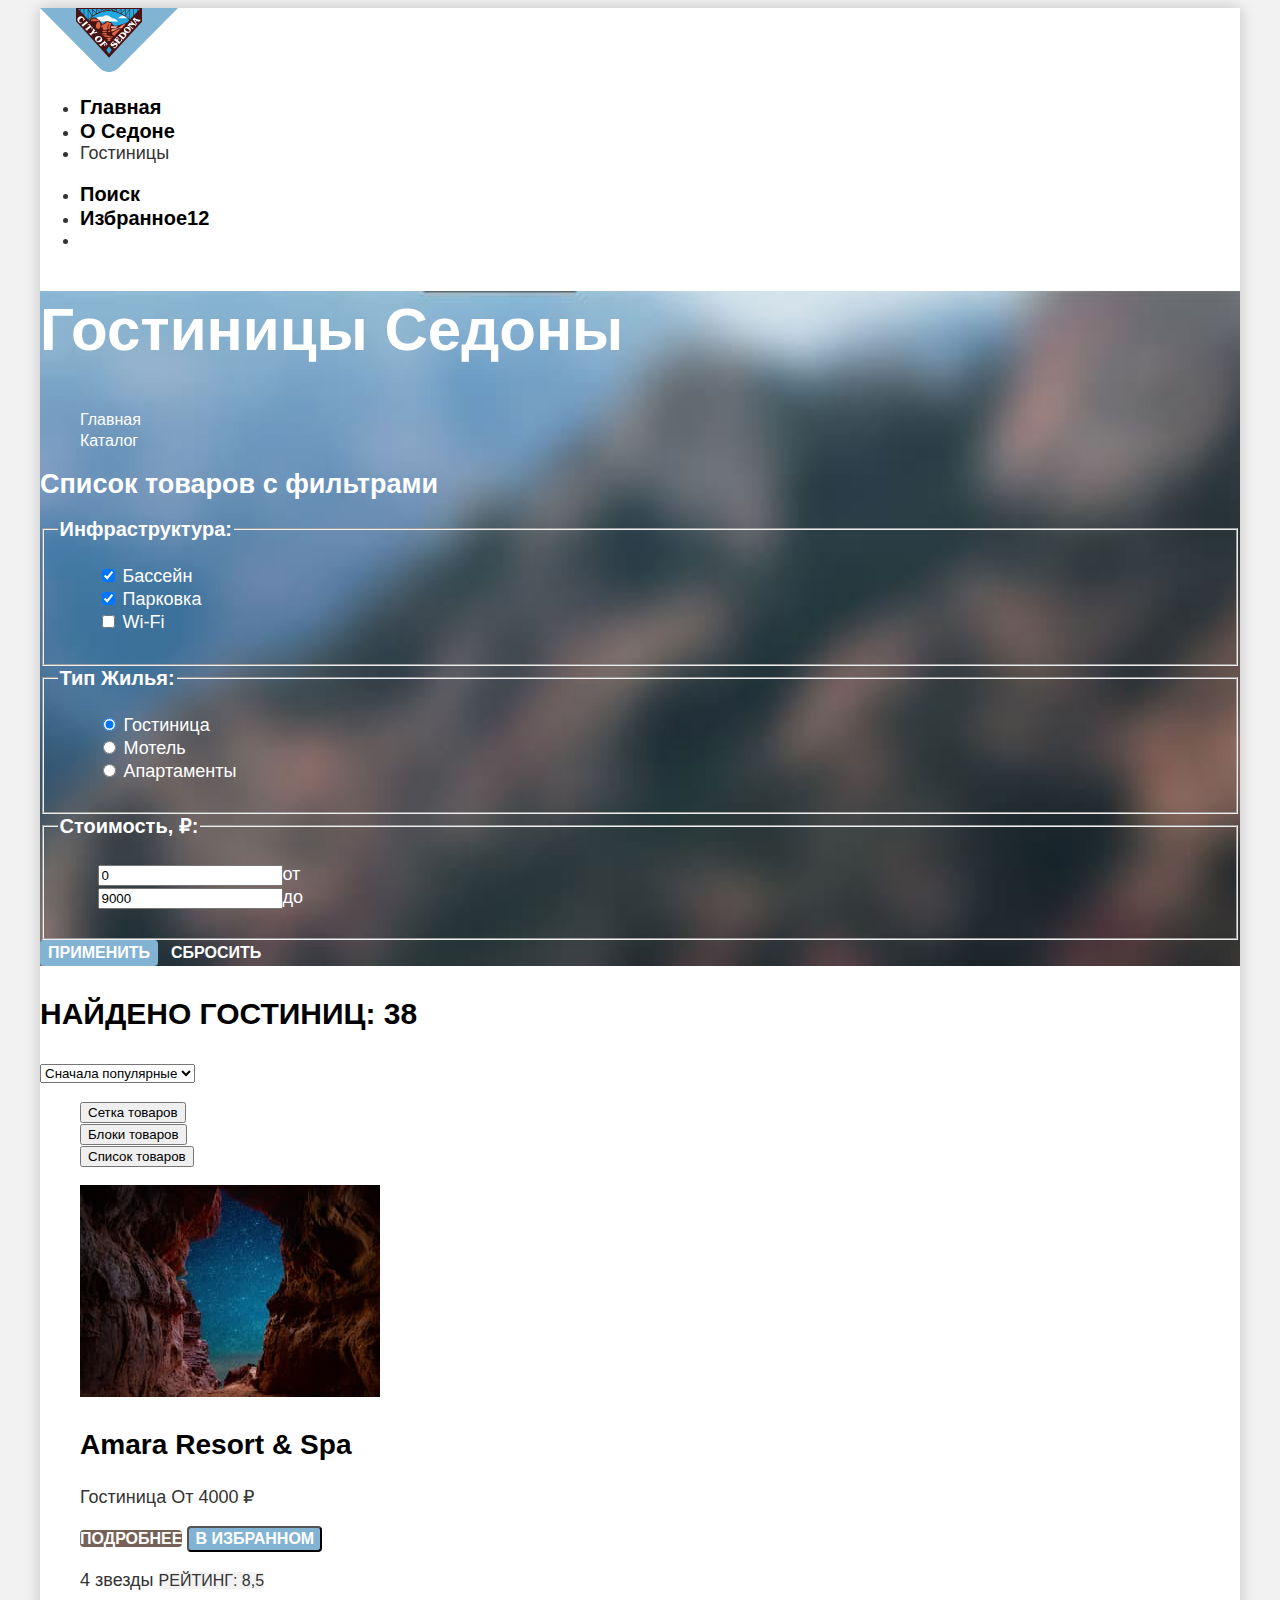
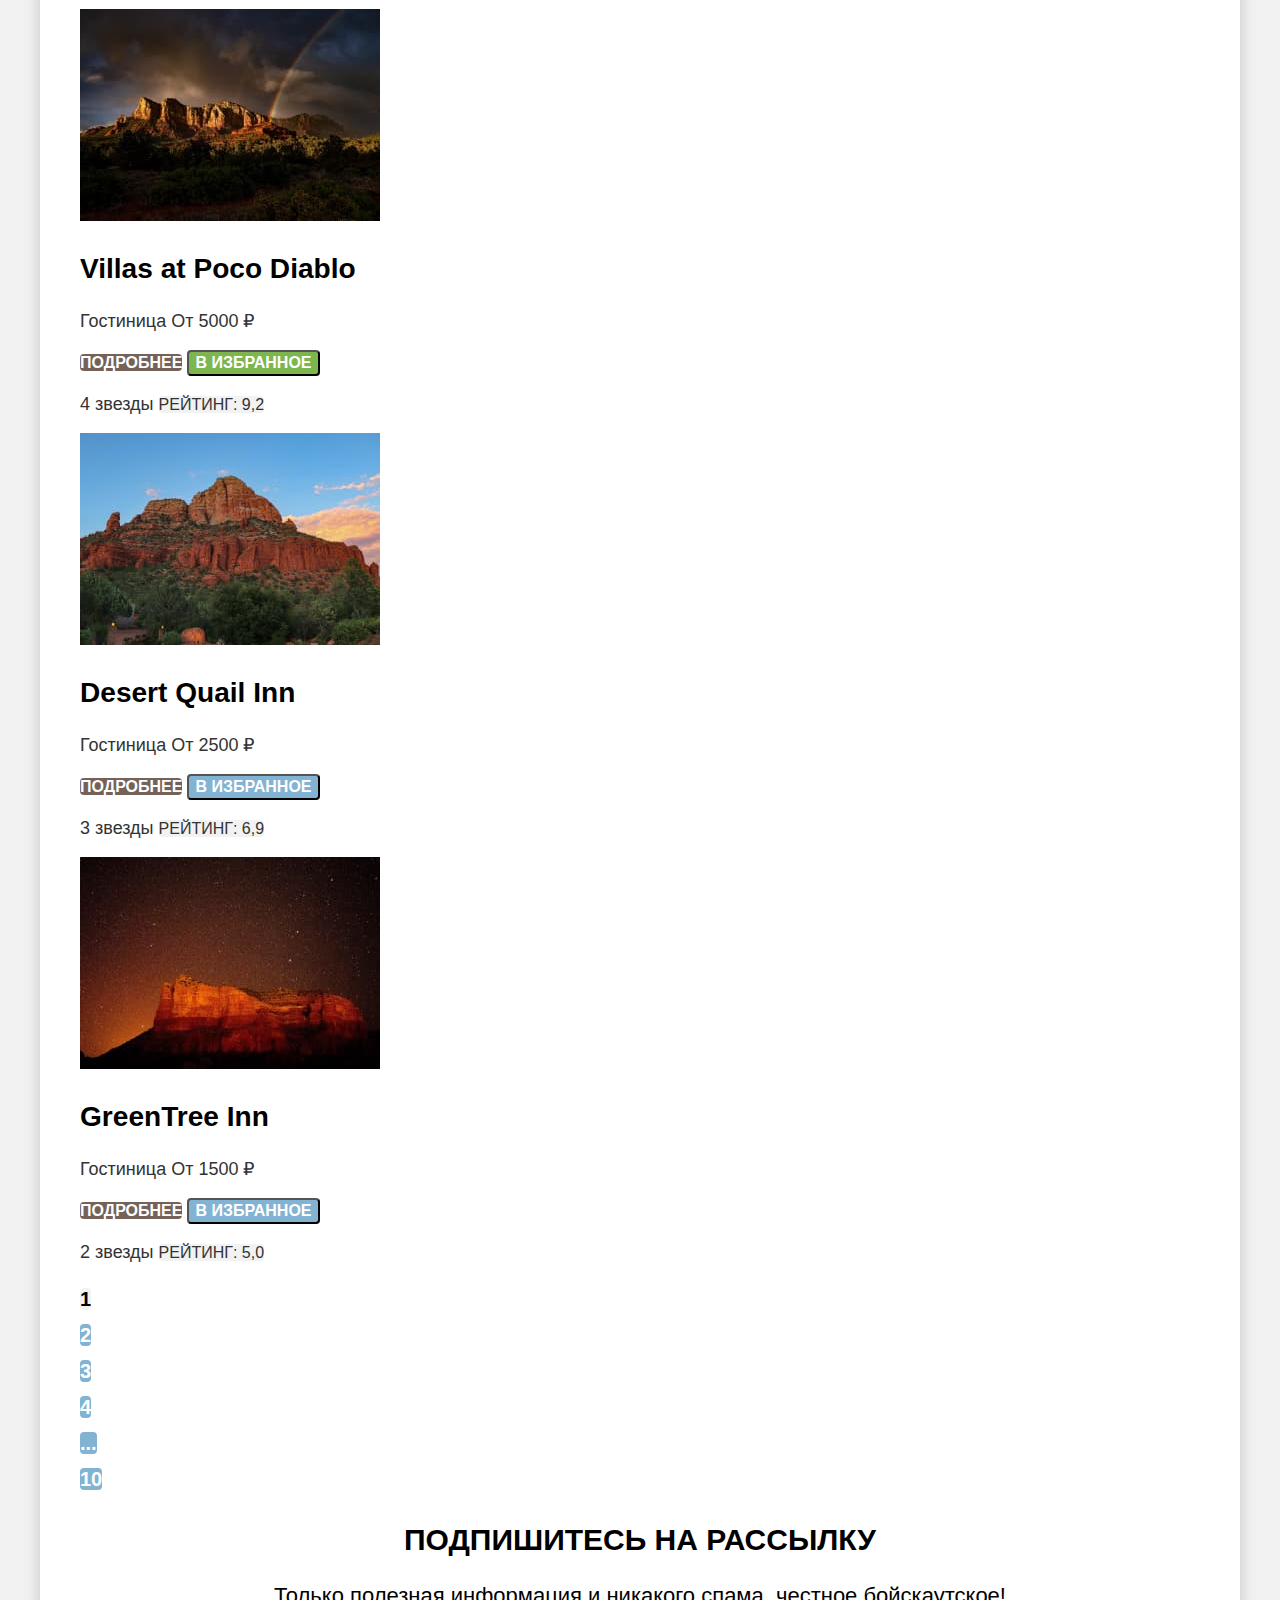
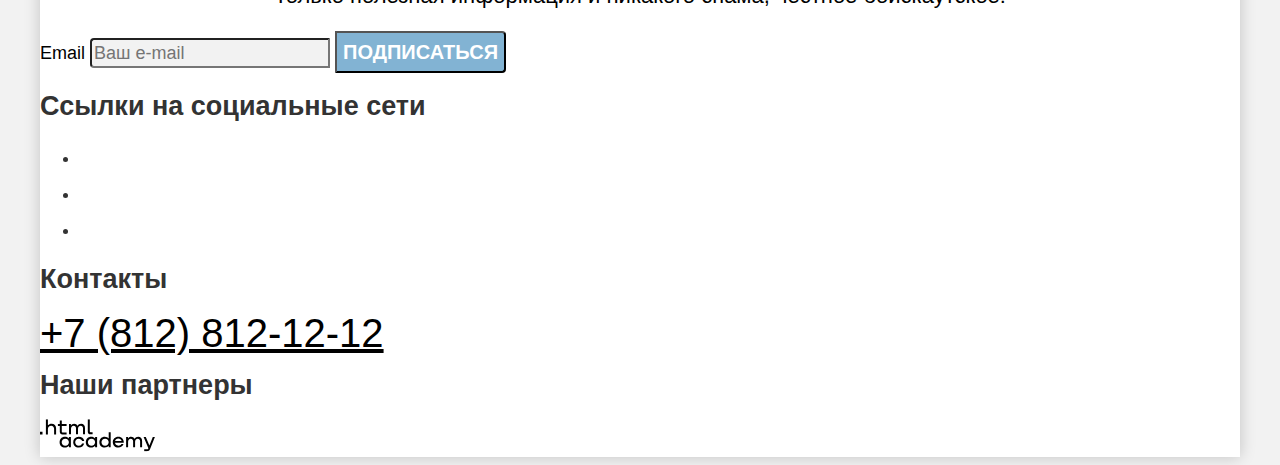
==== catalog.html @ 409a6889 "Стилизует все страницы" ====
<!DOCTYPE html>
<html lang="ru">
  <head>
    <meta charset="utf-8">
    <title>Каталог</title>
    <link rel="stylesheet" href="styles/styles.css">
  </head>
  <body>
    <div class="page-container">
      <header class="page-header">
        <nav class="navigation">
          <a class="navigation-logo" href="index.html">
            <img class="page-header-logo" src="images/logo.svg" width="138" height="64" alt="Логотип сайта Седона" >
          </a>
          <ul class="navigation-list">
            <li class="navigation-item">
              <a class="navigation-link" href="index.html">Главная</a>
            </li>
            <li class="navigation-item">
              <a class="navigation-link" href="#">О седоне</a>
            </li>
            <li class="navigation-item">
              <a class="navigation-link-current">Гостиницы</a>
            </li>
          </ul>
          <ul class="navigation-list navigation-user">
            <li class="navigation-item">
              <a class="navigation-link" href="#"><span class="visually-hidden">Поиск</span></a>
            </li>
            <li class="navigation-item">
              <a class="navigation-link" href="#"><span class="visually-hidden">Избранное</span><span class="favorites-quantity">12</span></a>
            </li>
            <li class="navigation-item">
              <a class="navigation-link-button" href="#">Хочу сюда!</a>
            </li>
          </ul>
        </nav>
      </header>

      <main class="main-inner">
        <div class="main-filter-background">
          <header class="inner-header">
            <h1 class="inner-header-title">Гостиницы Седоны</h1>
            <ul class="breadcrumbs">
              <li class="breadcrumbs-item">
                <a class="breadcrumbs-link" href="index.html"><span class="isually-hidden">Главная</span></a>
              </li>
              <li class="breadcrumbs-item">
                <a class="breadcrumbs-link">Каталог</a>
              </li>
            </ul>
          </header>

          <section class="catalog-products">
            <h2 class="visually-hidden">Список товаров с фильтрами</h2>
            <form class="catalog-filter" action="https://echo.htmlacademy.ru/" method="get">
              <fieldset class="catalog-filter-group">
                <legend class="catalog-filter-title">Инфраструктура:</legend>
                <ul class="catalog-filter-list">
                  <li class="catalog-filter-item">
                    <label class="control">
                      <input class="control-input" type="checkbox" name="pool" checked>
                      Бассейн
                    </label>
                  </li>
                  <li class="catalog-filter-item">
                    <label class="control">
                      <input class="control-input" type="checkbox" name="parking" checked>
                      Парковка
                    </label>
                  </li>
                  <li class="catalog-filter-item">
                    <label class="control">
                      <input class="control-input" type="checkbox" name="wi-fi">
                      Wi-Fi
                    </label>
                  </li>
                </ul>
              </fieldset>
              <fieldset class="catalog-filter-group">
                <legend class="catalog-filter-title">Тип жилья:</legend>
                <ul class="catalog-filter-list">
                  <li class="catalog-filter-item">
                    <label class="control">
                      <input class="control-input" type="radio" name="product-group" value="hotel" checked>
                      Гостиница
                    </label>
                  </li>
                  <li class="catalog-filter-item">
                    <label class="control">
                      <input class="control-input" type="radio" name="product-group" value="motel">
                      Мотель
                    </label>
                  </li>
                  <li class="catalog-filter-item">
                    <label class="control">
                      <input class="control-input" type="radio" name="product-group" value="apartments">
                      Апартаменты
                    </label>
                  </li>
                </ul>
              </fieldset>
              <fieldset class="catalog-filter-group">
                <legend class="catalog-filter-title">Стоимость, ₽:</legend>
                <ol class="catalog-filter-list">
                  <li class="catalog-filter-item">
                    <label class="control">
                      <input class="control-input" type="text" name="product-group" value="0">от
                    </label>
                  </li>
                  <li class="catalog-filter-item">
                    <label class="control">
                      <input class="control-input" type="text" name="product-group" value="9000">до
                    </label>
                  </li>
                </ol>
              </fieldset>
              <button class="button-filter button-apply" type="submit">Применить</button>
              <button class="button-filter button-reset" type="reset">Сбросить</button>
            </form>
          </section>
        </div>
        <section class="results-search">
          <div class="select-wrapper">
            <p class="select-info">Найдено гостиниц: 38</p>
            <select class="select-control" aria-label="Сортировка">
              <option value="popular">Сначала популярные</option>
              <option value="cheap">Сначала дешёвое</option>
              <option value="expensive">Сначала дорогое</option>
            </select>
            <ul class="button-view-list">
              <li class="button-view-items">
                <button class="button-view button-active" type="button">
                  <span class="visually-hidden">Сетка товаров</span>
                </button>
              </li>
              <li class="button-view-items">
                <button class="button-view" type="button">
                  <span class="visually-hidden">Блоки товаров</span>
                </button>
              </li>
              <li class="button-view-items">
                <button class="button-view" type="button">
                  <span class="visually-hidden">Список товаров</span>
                </button>
              </li>
            </ul>
          </div>
          <ul class="product-list">
            <li class="product-card">
              <article class="product-card-description">
                <a class="product-card-link" href="#">
                  <img class="product-card-image" src="images/hotels/hotel-1.jpg" width="300" height="212" alt="Amara Resort & Spa">
                  <h3 class="product-card-title">Amara Resort & Spa</h3>
                </a>
                <p class="product-card-text">
                  <span class="product-card-text_name">Гостиница</span>
                  <span class="product-card-price">От 4000 ₽</span></p>
                <a class="product-card-button" href="#">подробнее</a>
                <button class="product-card-button product-favorites" href="#">в избранном</button>
                <p class="product-card-grade">
                  <span class="visually-hidden">4 звезды</span>
                  <span class="product-card-rating">Рейтинг: 8,5</span>
                </p>
              </article>
            </li>
            <li class="product-card">
              <article class="product-card-description">
                <a class="product-card-link" href="#">
                  <img class="product-card-image" src="images/hotels/hotel-2.jpg" width="300" height="212" alt="Villas at Poco Diablo">
                  <h3 class="product-card-title">Villas at Poco Diablo</h3>
                </a>
                <p class="product-card-text">
                  <span class="product-card-text_name">Гостиница</span>
                  <span class="product-card-price">От 5000 ₽</span></p>
                <a class="product-card-button" href="#">подробнее</a>
                <button class="product-card-button product-favorites button-selected" href="#">в избранное</button>
                <p class="product-card-grade">
                  <span class="visually-hidden">4 звезды</span>
                  <span class="product-card-rating">Рейтинг: 9,2</span>
                </p>
              </article>
            </li>
            <li class="product-card">
              <article class="product-card-description">
                <a class="product-card-link" href="#">
                  <img class="product-card-image" src="images/hotels/hotel-3.jpg" width="300" height="212" alt="Desert Quail Inn">
                  <h3 class="product-card-title">Desert Quail Inn</h3>
                </a>
                <p class="product-card-text">
                  <span class="product-card-text_name">Гостиница</span>
                  <span class="product-card-price">От 2500 ₽</span></p>
                <a class="product-card-button" href="#">подробнее</a>
                <button class="product-card-button product-favorites" href="#">в избранное</button>
                <p class="product-card-grade">
                  <span class="visually-hidden">3 звезды</span>
                  <span class="product-card-rating">Рейтинг: 6,9</span>
                </p>
              </article>
            </li>
            <li class="product-card">
              <article class="product-card-description">
                <a class="product-card-link" href="#">
                  <img class="product-card-image" src="images/hotels/hotel-4.jpg" width="300" height="212" alt="GreenTree Inn">
                  <h3 class="product-card-title">GreenTree Inn</h3>
                </a>
                <p class="product-card-text">
                  <span class="product-card-text_name">Гостиница</span>
                  <span class="product-card-price">От 1500 ₽</span></p>
                <a class="product-card-button" href="#">подробнее</a>
                <button class="product-card-button product-favorites" href="#">в избранное</button>
                <p class="product-card-grade">
                  <span class="visually-hidden">2 звезды</span>
                  <span class="product-card-rating">Рейтинг: 5,0</span>
                </p>
              </article>
            </li>
          </ul>
          <ul class="pagination">
            <li class="pagination-item">
              <a class="pagination-link pagination-current">1</a>
            </li>
            <li class="pagination-item">
              <a class="pagination-link" href="#">2</a>
            </li>
            <li class="pagination-item">
              <a class="pagination-link" href="#">3</a>
            </li>
            <li class="pagination-item">
              <a class="pagination-link" href="#">4</a>
            </li>
            <li class="pagination-item">
              <a class="pagination-link" href="#">...</a>
            </li>
            <li class="pagination-item">
              <a class="pagination-link" href="#">10</a>
            </li>
          </ul>
        </section>
        <section class="newsletter newsletter-changed">
          <h2 class="newsletter-title">Подпишитесь на рассылку</h2>
          <p class="newsletter-description">Только полезная информация и никакого спама, честное бойскаутское!</p>
          <form class="newsletter-form" action="https://echo.htmlacademy.ru/" method="post">
            <label class="visually-hidden" for="newsletter-email">Email</label>
            <input class="field" placeholder="Ваш e-mail" type="email" name="newsletter-email" id="newsletter-email" required>
            <button class="button newsletter-button" type="submit">Подписаться</button>
          </form>
        </section>
      </main>

      <footer class="main-footer">
        <section class="footer-social">
          <h2 class="visually-hidden">Ссылки на социальные сети</h2>
          <ul class="footer-social-list">
            <li class="footer-social-item">
              <a class="button social" href="#">
                <span class="visually-hidden">VKontakte</span>
              </a>
            </li>
            <li class="footer-social-item">
              <a class="button social" href="#">
                <span class="visually-hidden">Telegram</span>
              </a>
            </li>
            <li class="footer-social-item">
              <a class="button social" href="#">
                <span class="visually-hidden">Youtube</span>
              </a>
            </li>
          </ul>
        </section>
        <section class="footer-contacts">
          <h2 class="visually-hidden">Контакты</h2>
          <a class="footer-contacts-phone" href="tel:+78128121212">+7 (812) 812-12-12</a>
        </section>
        <section class="footer-logo-academy">
          <h2 class="visually-hidden">Наши партнеры</h2>
          <a class="footer-link-logo-academy" href="#">
            <img class="logo-html-academy" src="images/logo_htmlacademy.svg" width="114.9" height="32.9" alt="Логотип html Academy">
          </a>
        </section>
      </footer>
    </div>
  </body>
</html>
---- styles/styles.css ----
@font-face {
  font-family: "PT Sans";
  font-style: normal;
  font-weight: 400;
  src: url("../fonts/ptsans-400.woff2") format("woff2");
  font-display: swap;
}

@font-face {
  font-family: "PT Sans";
  font-style: normal;
  font-weight: 700;
  src: url("../fonts/ptsans-700.woff2") format("woff2");
  font-display: swap;
}

body {
  font-family: "PT Sans", sans-serif;
  font-size: 18px;
  line-height: 21px;
  font-weight: 400;
  color: #333333;
  background-color: #f2f2f2;
}

/* page-header */
.page-container {
  width: 1200px;
  margin: 0 auto;
  background: #ffffff;
  box-shadow: 0px 0px 15px 0px rgba(0, 0, 0, 0.20);
}

.page-header {
  background-color: #ffffff;
}

.navigation-link {
  font-size: 20px;
  line-height: 24px;
  font-weight: 700;
  color: #000000;
  text-decoration: none;
  text-align: center;
  text-transform: capitalize;
}

.navigation-link-button {
  font-size: 16px;
  font-weight: 700;
  line-height: 20px;
  color: #ffffff;
  text-transform: uppercase;
}

/* hero */
.hero {
  background-image: url("../images/hero-background.jpg");
  background-color: #f2f2f2;
  background-size: cover;
  background-repeat: no-repeat;
  background-position: center bottom;
}

/* advantages */
.advantages-title {
  color: #000000;
  text-align: center;
  font-size: 30px;
  font-weight: 700;
  line-height: 36px;
  text-transform: uppercase;
}

.advantages-description {
  text-align: center;
  font-size: 22px;
  font-weight: 400;
  line-height: 26px;
}

.advantages-list {
  text-align: center;
}

.advantages-item {
  color: #000000;
  text-align: center;
  list-style: none;
}

.advantages-item-title {
  font-size: 24px;
  font-weight: 700;
  line-height: 28px;
  text-transform: uppercase;
}

.item-picture {
  color: #ffffff;
  background-color: #82b3d3;
}

.item-edge {
  background-color: rgba(131, 179, 211, 0.12);
}

.item-middle {
  background-color: rgba(131, 179, 211, 0.20);
}

/* services */
.services-title {
  color: #000000;
  text-align: center;
  font-size: 30px;
  font-weight: 700;
  line-height: 36px;
  text-transform: uppercase;
}

.services-text {
  text-align: center;
  font-size: 22px;
  font-weight: 400;
  line-height: 26px;
}

.services-item-title {
  color: #000000;
  text-align: center;
  font-size: 24px;
  font-weight: 700;
  line-height: 28px;
  text-transform: uppercase;
}

/* form */
.form-title {
  color: #000000;
  text-align: center;
  font-size: 30px;
  font-weight: 700;
  line-height: 36px;
  text-transform: uppercase;
}

.form-description {
  text-align: center;
  font-size: 22px;
  font-weight: 400;
  line-height: 26px;
}

.button {
  font-family: inherit;
  color: #ffffff;
  text-align: center;
  font-size: 20px;
  font-weight: 700;
  line-height: 36px;
  text-transform: uppercase;
}

.form-button {
  border-radius: 4px;
  background: #756157;
}

/* newsletter */
.newsletter {
  background-image: url("../images/subscription-background.jpg");
  color: #ffffff;
  background-color: #756157;
  background-size: cover;
  background-repeat: no-repeat;
  background-position: center;
}

.newsletter-title {
  text-align: center;
  font-size: 30px;
  font-weight: 700;
  line-height: 36px;
  text-transform: uppercase;
}

.newsletter-description {
  text-align: center;
  font-size: 22px;
  font-weight: 400;
  line-height: 26px;
}

.field {
  font-family: inherit;
  color: #000000;
  font-size: 18px;
  font-weight: 400;
  line-height: 24px;
  border-radius: 4px 0px 0px 4px;
  background: #f2f2f2;
}

.newsletter-button {
  border-radius: 0px 4px 4px 0px;
  background: #82b3d3;
}

/* footer */
.footer-contacts-phone {
  color: #000000;
  text-align: center;
  font-size: 40px;
  font-weight: 400;
  line-height: 40px;
  text-transform: uppercase;
}

/* Страница КАТАЛОГ */
.main-filter-background {
  background-image: url("../images/filter-background.jpg");
  color: #ffffff;
  background-color: #756157;
  background-size: cover;
  background-repeat: no-repeat;
  background-position: center;
}

.inner-header-title {
  color: #ffffff;
  font-size: 60px;
  font-weight: 700;
  line-height: 78px;
}

/* breadcrumbs */
.breadcrumbs {
  list-style: none;
}

.breadcrumbs-link {
  color: #ffffff;
  font-size: 16px;
  line-height: 21px;
  text-decoration: none;
}

/* filter */
.catalog-filter-group {
  color:#ffffff;
}

.catalog-filter-title {
  font-size: 20px;
  font-weight: 700;
  line-height: 24px;
  text-transform: capitalize;
}

.catalog-filter-list {
  list-style: none;
}

.control {
  font-size: 18px;
  font-weight: 400;
  line-height: 23px;
}

.button-filter {
  font-family: inherit;
  color: #ffffff;
  text-align: center;
  font-size: 16px;
  font-weight: 700;
  line-height: 20px;
  text-transform: uppercase;
}

.button-apply {
  background-color: #82b3d3;
  border-color: rgba(255, 255, 255, 0);
  border-radius: 4px;
}

.button-reset {
  background-color: rgba(255, 255, 255, 0);
  border-color: rgba(255, 255, 255, 0);
}

/* Сортировка */
.select-wrapper {
  background-color: #ffffff;
}

.select-info {
  color: #000000;
  font-size: 30px;
  font-weight: 700;
  line-height: 36px;
  text-transform: uppercase;
}

.select-control {
  font-family: inherit;
}

.button-view-list {
  list-style: none;
}

.button-view {
  font-family: inherit;
}

/* product-list */
.product-list {
  list-style: none;
}

.product-card-link {
  color: #000000;
  font-size: 24px;
  font-weight: 700;
  line-height: 28px;
  text-decoration: none;
}

.product-card-button {
  color: #ffffff;
  text-align: center;
  font-family: inherit;
  font-size: 16px;
  font-weight: 700;
  line-height: 20px;
  border-radius: 4px;
  background: #756157;
  text-transform: uppercase;
  text-decoration: none;
}

.product-favorites {
  background: #82b3d3;
}

.button-selected {
  background: #7db54f;
}

.product-card-rating {
  text-align: center;
  font-size: 16px;
  font-weight: 400;
  line-height: 20px;
  border-radius: 4px;
  background: #f2f2f2;
  text-transform: uppercase;
}

/* pagination */
.pagination {
  list-style: none;
}

.pagination-link {
  color: #ffffff;
  background-color: #82b3d3;
  border-radius: 4px;
  text-align: center;
  font-family: inherit;
  font-size: 20px;
  font-style: normal;
  font-weight: 700;
  line-height: 36px;
  text-decoration: none;
}

.pagination-current {
  background-color: #f2f2f2;
  color: #000000;
}

/* newsletter */
.newsletter-changed {
  background-image: none;
  background-color: #ffffff;
  color: #000000;
}
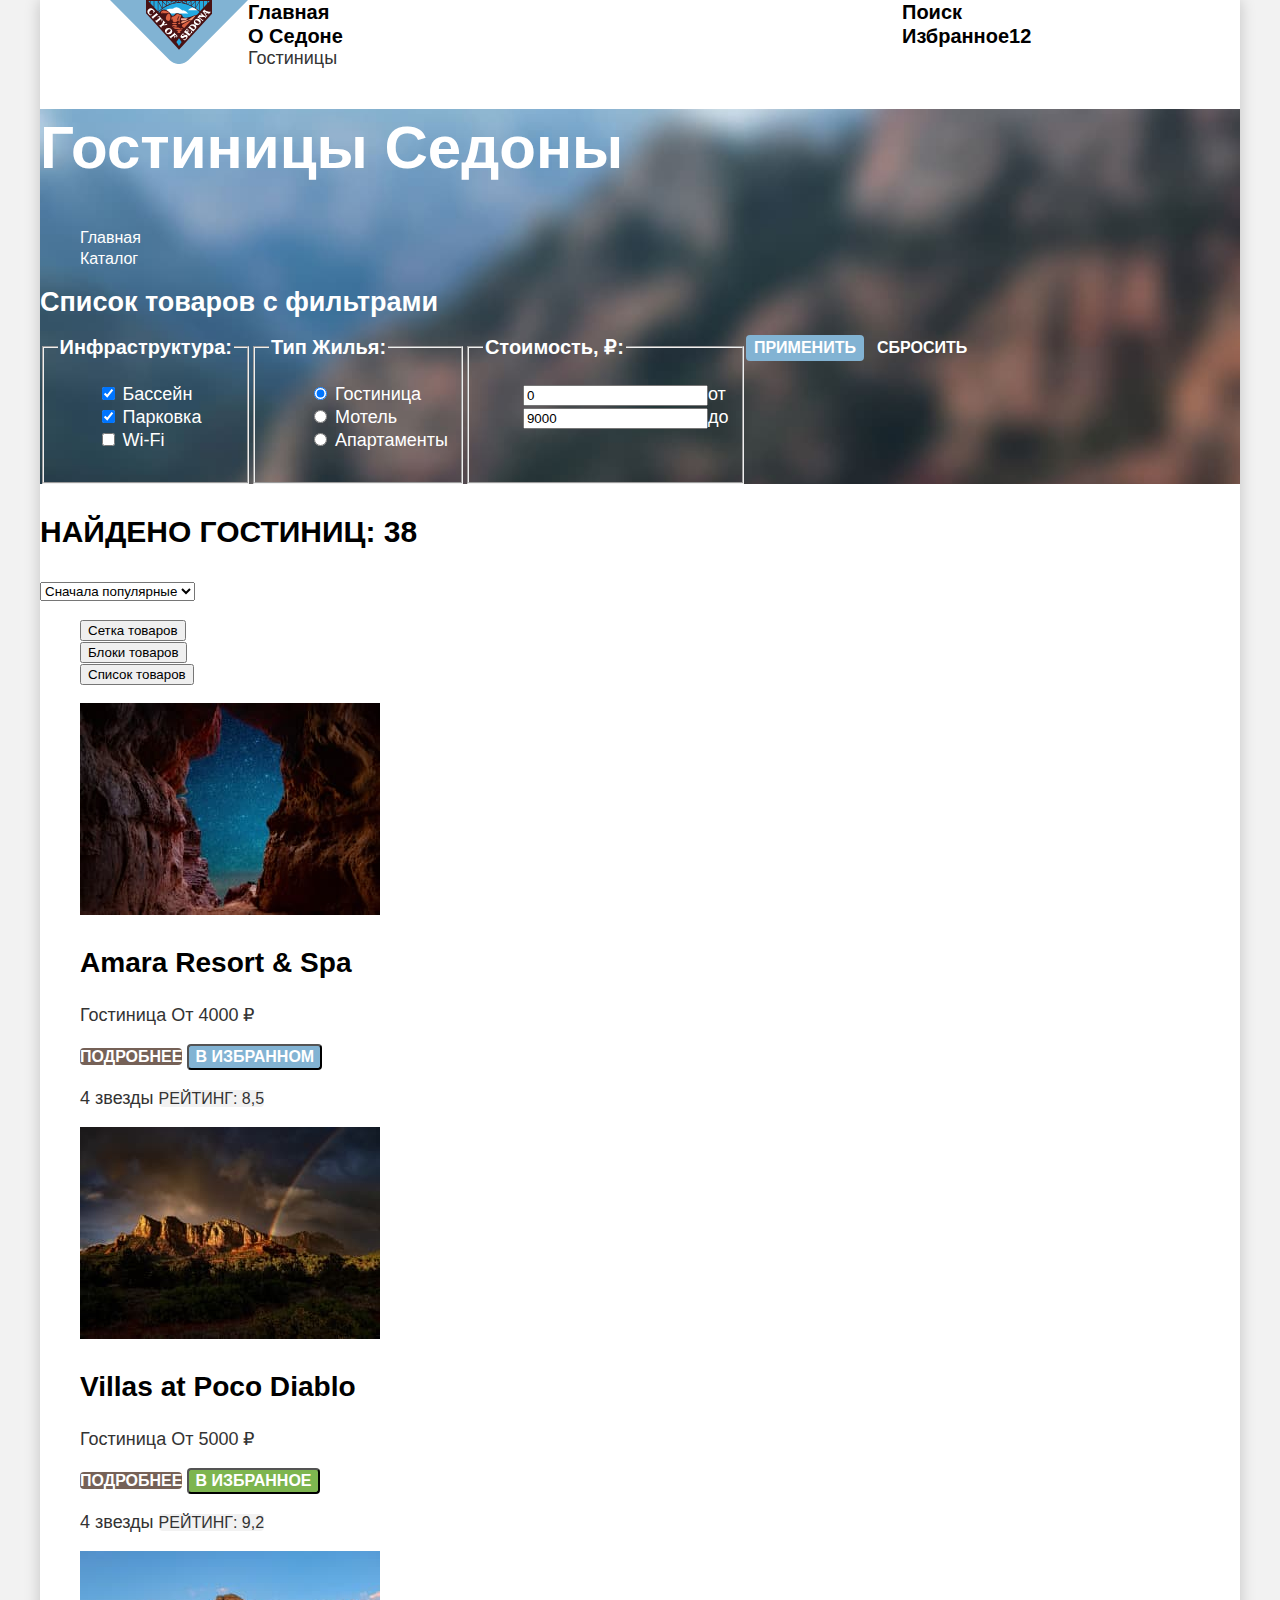
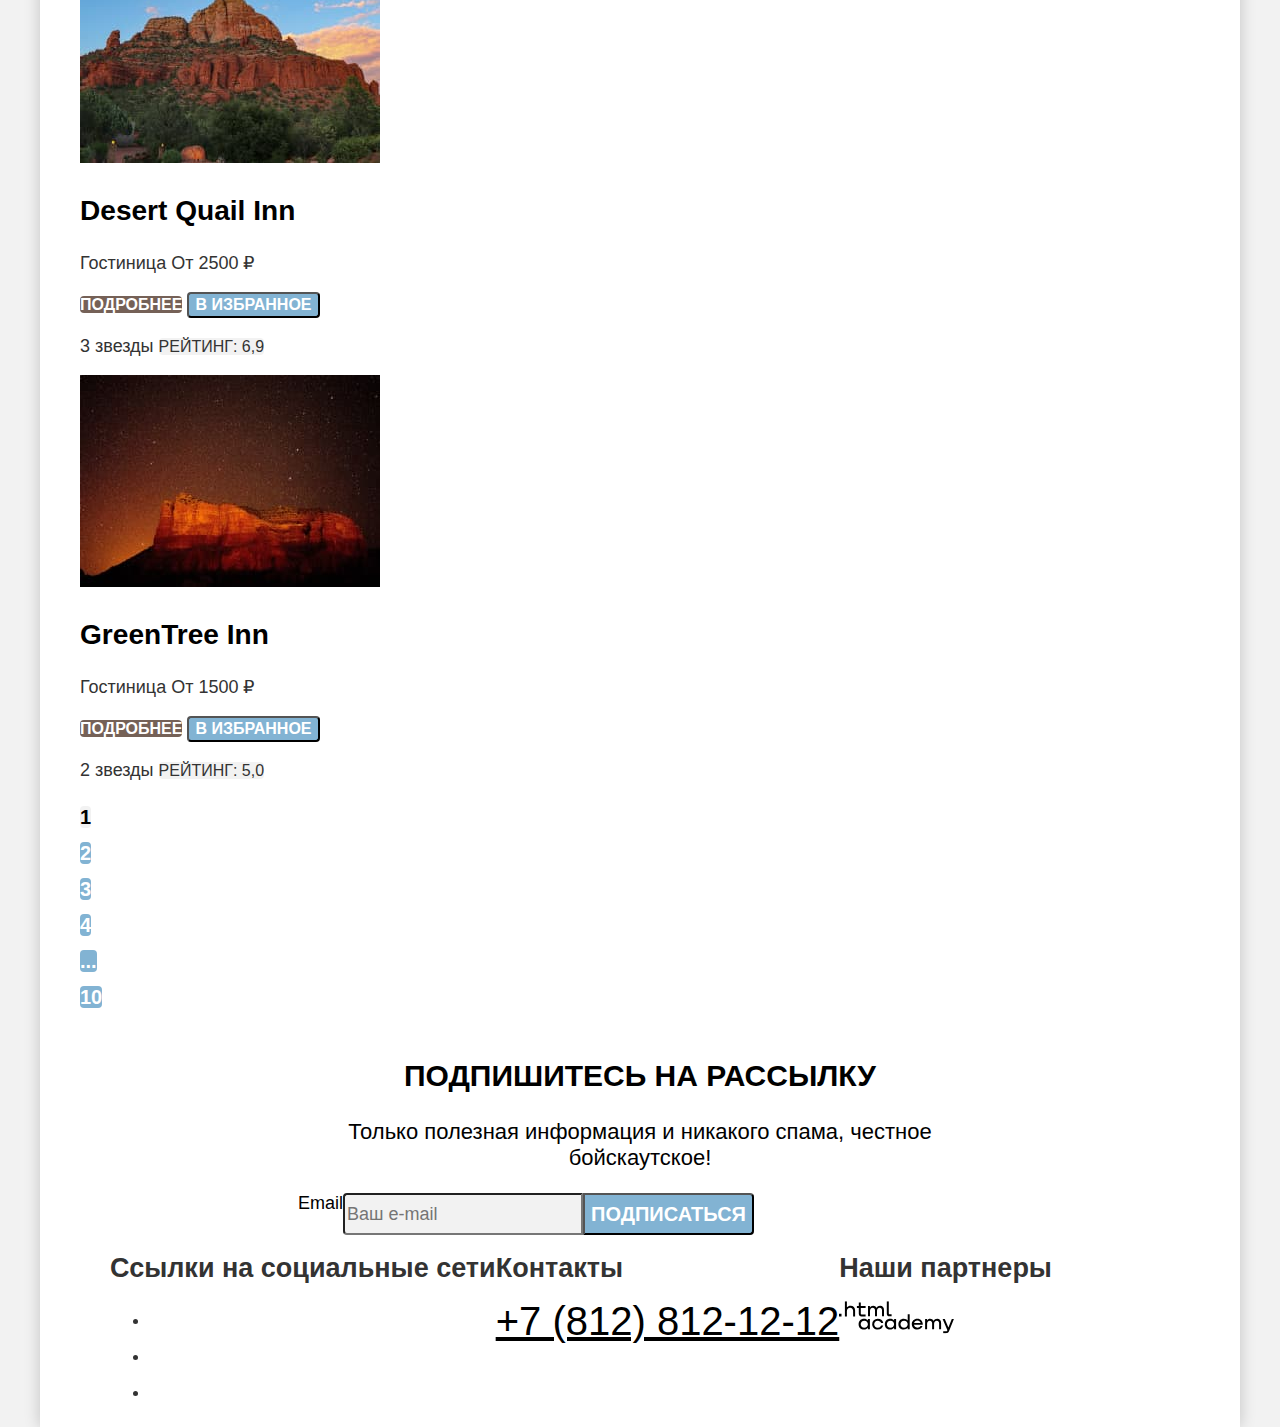
==== commit 7d8ddab3: "Merge pull request #5 from Svetik-S/master" ====
--- a/catalog.html
+++ b/catalog.html
@@ -37,7 +37,7 @@
         </nav>
       </header>
 
-      <main class="main-inner">
+      <main class="main-container main-inner">
         <div class="main-filter-background">
           <header class="inner-header">
             <h1 class="inner-header-title">Гостиницы Седоны</h1>
@@ -54,69 +54,73 @@
           <section class="catalog-products">
             <h2 class="visually-hidden">Список товаров с фильтрами</h2>
             <form class="catalog-filter" action="https://echo.htmlacademy.ru/" method="get">
-              <fieldset class="catalog-filter-group">
-                <legend class="catalog-filter-title">Инфраструктура:</legend>
-                <ul class="catalog-filter-list">
-                  <li class="catalog-filter-item">
-                    <label class="control">
-                      <input class="control-input" type="checkbox" name="pool" checked>
-                      Бассейн
-                    </label>
-                  </li>
-                  <li class="catalog-filter-item">
-                    <label class="control">
-                      <input class="control-input" type="checkbox" name="parking" checked>
-                      Парковка
-                    </label>
-                  </li>
-                  <li class="catalog-filter-item">
-                    <label class="control">
-                      <input class="control-input" type="checkbox" name="wi-fi">
-                      Wi-Fi
-                    </label>
-                  </li>
-                </ul>
-              </fieldset>
-              <fieldset class="catalog-filter-group">
-                <legend class="catalog-filter-title">Тип жилья:</legend>
-                <ul class="catalog-filter-list">
-                  <li class="catalog-filter-item">
-                    <label class="control">
-                      <input class="control-input" type="radio" name="product-group" value="hotel" checked>
-                      Гостиница
-                    </label>
-                  </li>
-                  <li class="catalog-filter-item">
-                    <label class="control">
-                      <input class="control-input" type="radio" name="product-group" value="motel">
-                      Мотель
-                    </label>
-                  </li>
-                  <li class="catalog-filter-item">
-                    <label class="control">
-                      <input class="control-input" type="radio" name="product-group" value="apartments">
-                      Апартаменты
-                    </label>
-                  </li>
-                </ul>
-              </fieldset>
-              <fieldset class="catalog-filter-group">
-                <legend class="catalog-filter-title">Стоимость, ₽:</legend>
-                <ol class="catalog-filter-list">
-                  <li class="catalog-filter-item">
-                    <label class="control">
-                      <input class="control-input" type="text" name="product-group" value="0">от
-                    </label>
-                  </li>
-                  <li class="catalog-filter-item">
-                    <label class="control">
-                      <input class="control-input" type="text" name="product-group" value="9000">до
-                    </label>
-                  </li>
-                </ol>
-              </fieldset>
-              <button class="button-filter button-apply" type="submit">Применить</button>
-              <button class="button-filter button-reset" type="reset">Сбросить</button>
+              <div class="filter-container">
+                <fieldset class="catalog-filter-group">
+                  <legend class="catalog-filter-title">Инфраструктура:</legend>
+                  <ul class="catalog-filter-list">
+                    <li class="catalog-filter-item">
+                      <label class="control">
+                        <input class="control-input" type="checkbox" name="pool" checked>
+                        Бассейн
+                      </label>
+                    </li>
+                    <li class="catalog-filter-item">
+                      <label class="control">
+                        <input class="control-input" type="checkbox" name="parking" checked>
+                        Парковка
+                      </label>
+                    </li>
+                    <li class="catalog-filter-item">
+                      <label class="control">
+                        <input class="control-input" type="checkbox" name="wi-fi">
+                        Wi-Fi
+                      </label>
+                    </li>
+                  </ul>
+                </fieldset>
+                <fieldset class="catalog-filter-group">
+                  <legend class="catalog-filter-title">Тип жилья:</legend>
+                  <ul class="catalog-filter-list">
+                    <li class="catalog-filter-item">
+                      <label class="control">
+                        <input class="control-input" type="radio" name="product-group" value="hotel" checked>
+                        Гостиница
+                      </label>
+                    </li>
+                    <li class="catalog-filter-item">
+                      <label class="control">
+                        <input class="control-input" type="radio" name="product-group" value="motel">
+                        Мотель
+                      </label>
+                    </li>
+                    <li class="catalog-filter-item">
+                      <label class="control">
+                        <input class="control-input" type="radio" name="product-group" value="apartments">
+                        Апартаменты
+                      </label>
+                    </li>
+                  </ul>
+                </fieldset>
+                <fieldset class="catalog-filter-group">
+                  <legend class="catalog-filter-title">Стоимость, ₽:</legend>
+                  <ol class="catalog-filter-list">
+                    <li class="catalog-filter-item">
+                      <label class="control">
+                        <input class="control-input" type="text" name="product-group" value="0">от
+                      </label>
+                    </li>
+                    <li class="catalog-filter-item">
+                      <label class="control">
+                        <input class="control-input" type="text" name="product-group" value="9000">до
+                      </label>
+                    </li>
+                  </ol>
+                </fieldset>
+                <div class="button-container">
+                  <button class="button-filter button-apply" type="submit">Применить</button>
+                  <button class="button-filter button-reset" type="reset">Сбросить</button>
+                </div>
+              </div>
             </form>
           </section>
         </div>
@@ -238,47 +242,51 @@
           </ul>
         </section>
         <section class="newsletter newsletter-changed">
-          <h2 class="newsletter-title">Подпишитесь на рассылку</h2>
-          <p class="newsletter-description">Только полезная информация и никакого спама, честное бойскаутское!</p>
-          <form class="newsletter-form" action="https://echo.htmlacademy.ru/" method="post">
-            <label class="visually-hidden" for="newsletter-email">Email</label>
-            <input class="field" placeholder="Ваш e-mail" type="email" name="newsletter-email" id="newsletter-email" required>
-            <button class="button newsletter-button" type="submit">Подписаться</button>
-          </form>
+          <div class="newsletter-container">
+            <h2 class="newsletter-title">Подпишитесь на рассылку</h2>
+            <p class="newsletter-description">Только полезная информация и никакого спама, честное бойскаутское!</p>
+            <form class="newsletter-form" action="https://echo.htmlacademy.ru/" method="post">
+              <label class="visually-hidden" for="newsletter-email">Email</label>
+              <input class="field" placeholder="Ваш e-mail" type="email" name="newsletter-email" id="newsletter-email" required>
+              <button class="button newsletter-button" type="submit">Подписаться</button>
+            </form>
+          </div>
         </section>
       </main>
 
       <footer class="main-footer">
-        <section class="footer-social">
-          <h2 class="visually-hidden">Ссылки на социальные сети</h2>
-          <ul class="footer-social-list">
-            <li class="footer-social-item">
-              <a class="button social" href="#">
-                <span class="visually-hidden">VKontakte</span>
-              </a>
-            </li>
-            <li class="footer-social-item">
-              <a class="button social" href="#">
-                <span class="visually-hidden">Telegram</span>
-              </a>
-            </li>
-            <li class="footer-social-item">
-              <a class="button social" href="#">
-                <span class="visually-hidden">Youtube</span>
-              </a>
-            </li>
-          </ul>
-        </section>
-        <section class="footer-contacts">
-          <h2 class="visually-hidden">Контакты</h2>
-          <a class="footer-contacts-phone" href="tel:+78128121212">+7 (812) 812-12-12</a>
-        </section>
-        <section class="footer-logo-academy">
-          <h2 class="visually-hidden">Наши партнеры</h2>
-          <a class="footer-link-logo-academy" href="#">
-            <img class="logo-html-academy" src="images/logo_htmlacademy.svg" width="114.9" height="32.9" alt="Логотип html Academy">
-          </a>
-        </section>
+        <div class="footer-container">
+          <section class="footer-social">
+            <h2 class="visually-hidden">Ссылки на социальные сети</h2>
+            <ul class="footer-social-list">
+              <li class="footer-social-item">
+                <a class="button social" href="#">
+                  <span class="visually-hidden">VKontakte</span>
+                </a>
+              </li>
+              <li class="footer-social-item">
+                <a class="button social" href="#">
+                  <span class="visually-hidden">Telegram</span>
+                </a>
+              </li>
+              <li class="footer-social-item">
+                <a class="button social" href="#">
+                  <span class="visually-hidden">Youtube</span>
+                </a>
+              </li>
+            </ul>
+          </section>
+          <section class="footer-contacts">
+            <h2 class="visually-hidden">Контакты</h2>
+            <a class="footer-contacts-phone" href="tel:+78128121212">+7 (812) 812-12-12</a>
+          </section>
+          <section class="footer-logo-academy">
+            <h2 class="visually-hidden">Наши партнеры</h2>
+            <a class="footer-link-logo-academy" href="#">
+              <img class="logo-html-academy" src="images/logo_htmlacademy.svg" width="114.9" height="32.9" alt="Логотип html Academy">
+            </a>
+          </section>
+        </div>
       </footer>
     </div>
   </body>
--- a/styles/styles.css
+++ b/styles/styles.css
@@ -14,7 +14,13 @@
   font-display: swap;
 }
 
+html {
+  height: 100%;
+}
+
 body {
+  margin: 0;
+  min-height: 100%;
   font-family: "PT Sans", sans-serif;
   font-size: 18px;
   line-height: 21px;
@@ -25,6 +31,9 @@
 
 /* page-header */
 .page-container {
+  display: flex;
+  flex-direction: column;
+  min-height: 100%;
   width: 1200px;
   margin: 0 auto;
   background: #ffffff;
@@ -35,6 +44,25 @@
   background-color: #ffffff;
 }
 
+.navigation {
+  display: flex;
+  width: 1060px;
+  padding: 0 70px;
+}
+
+.navigation-list {
+  list-style: none;
+  width: 460px;
+  padding: 0;
+  margin: 0;
+}
+
+.navigation-user {
+  list-style: none;
+  max-width: 268px;
+  margin-left: auto;
+}
+
 .navigation-link {
   font-size: 20px;
   line-height: 24px;
@@ -53,8 +81,15 @@
   text-transform: uppercase;
 }
 
+.main-container {
+  flex-grow: 1;
+}
+
 /* hero */
 .hero {
+  display: block;
+  padding: 0;
+  margin: 0;
   background-image: url("../images/hero-background.jpg");
   background-color: #f2f2f2;
   background-size: cover;
@@ -62,8 +97,15 @@
   background-position: center bottom;
 }
 
+.logo-hero {
+  display: block;
+  margin: 0 auto;
+}
+
 /* advantages */
 .advantages-title {
+  padding: 0;
+  margin: 0;
   color: #000000;
   text-align: center;
   font-size: 30px;
@@ -80,13 +122,42 @@
 }
 
 .advantages-list {
-  text-align: center;
+  display: flex;
+  flex-wrap: wrap;
+  margin: 0;
+  padding: 0;
+  list-style-type: none;
 }
 
 .advantages-item {
   color: #000000;
-  text-align: center;
-  list-style: none;
+}
+
+.advantages-item-container {
+  width: 230px;
+  min-height: 200px;
+  display: flex;
+  flex-direction: column;
+  justify-content: flex-start;
+  padding: 90px 85px;
+  margin-top: auto;
+  margin-bottom: auto;
+  text-align: center;
+}
+
+.advantages-item-img {
+  display: block;
+}
+
+.advantages-item-wide {
+  display: flex;
+  flex-wrap: wrap;
+  width: 100%;
+  background-color: #82b3d3;
+}
+
+.advantages-item-wide-reverse {
+  flex-direction: row-reverse;
 }
 
 .advantages-item-title {
@@ -96,11 +167,6 @@
   text-transform: uppercase;
 }
 
-.item-picture {
-  color: #ffffff;
-  background-color: #82b3d3;
-}
-
 .item-edge {
   background-color: rgba(131, 179, 211, 0.12);
 }
@@ -110,7 +176,12 @@
 }
 
 /* services */
+.services {
+  margin: 0;
+}
 .services-title {
+  margin: 0;
+  padding: 0;
   color: #000000;
   text-align: center;
   font-size: 30px;
@@ -126,6 +197,29 @@
   line-height: 26px;
 }
 
+.services-list {
+  display: flex;
+  margin: 0;
+  padding: 0;
+  list-style: none;
+}
+
+.services-item {
+  width: 400px;
+}
+
+.services-item-container {
+  display: flex;
+  flex-direction: column;
+  width: 230px;
+  min-height: 200px;
+  padding: 90px 85px;
+  justify-content: flex-end;
+  align-items: center;
+  margin-top: auto;
+  margin-bottom: auto;
+}
+
 .services-item-title {
   color: #000000;
   text-align: center;
@@ -136,6 +230,14 @@
 }
 
 /* form */
+.form {
+  display: flex;
+  flex-direction: column;
+  margin: 0;
+  align-items: center;
+  text-align: center;
+}
+
 .form-title {
   color: #000000;
   text-align: center;
@@ -169,6 +271,10 @@
 
 /* newsletter */
 .newsletter {
+  display: flex;
+  flex-direction: column;
+  align-items: center;
+  text-align: center;
   background-image: url("../images/subscription-background.jpg");
   color: #ffffff;
   background-color: #756157;
@@ -177,6 +283,10 @@
   background-position: center;
 }
 
+.newsletter-container {
+  width: 684px;
+}
+
 .newsletter-title {
   text-align: center;
   font-size: 30px;
@@ -190,6 +300,10 @@
   font-size: 22px;
   font-weight: 400;
   line-height: 26px;
+}
+
+.newsletter-form {
+  display: flex;
 }
 
 .field {
@@ -208,6 +322,12 @@
 }
 
 /* footer */
+.footer-container {
+  display: flex;
+  width: 1060px;
+  padding: 0 70px;
+}
+
 .footer-contacts-phone {
   color: #000000;
   text-align: center;
@@ -247,6 +367,9 @@
 }
 
 /* filter */
+.filter-container {
+  display: flex;
+}
 .catalog-filter-group {
   color:#ffffff;
 }
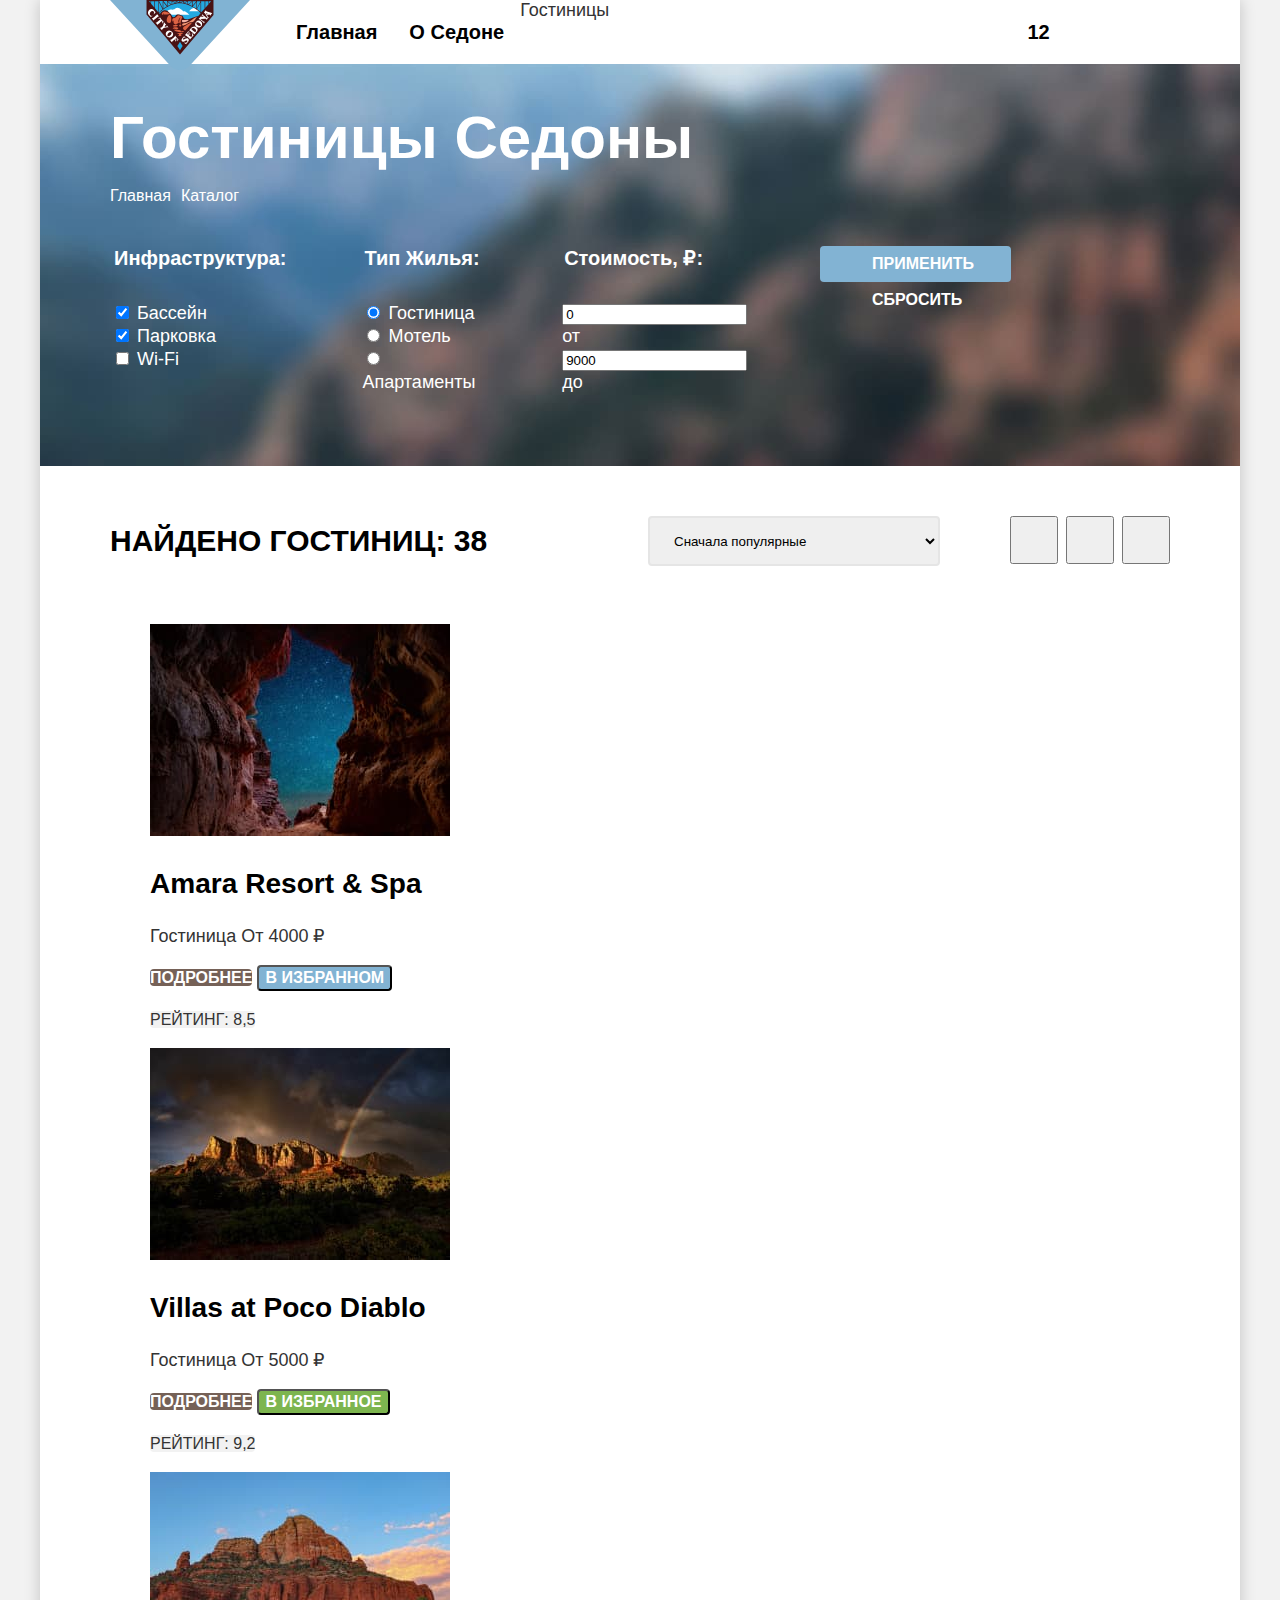
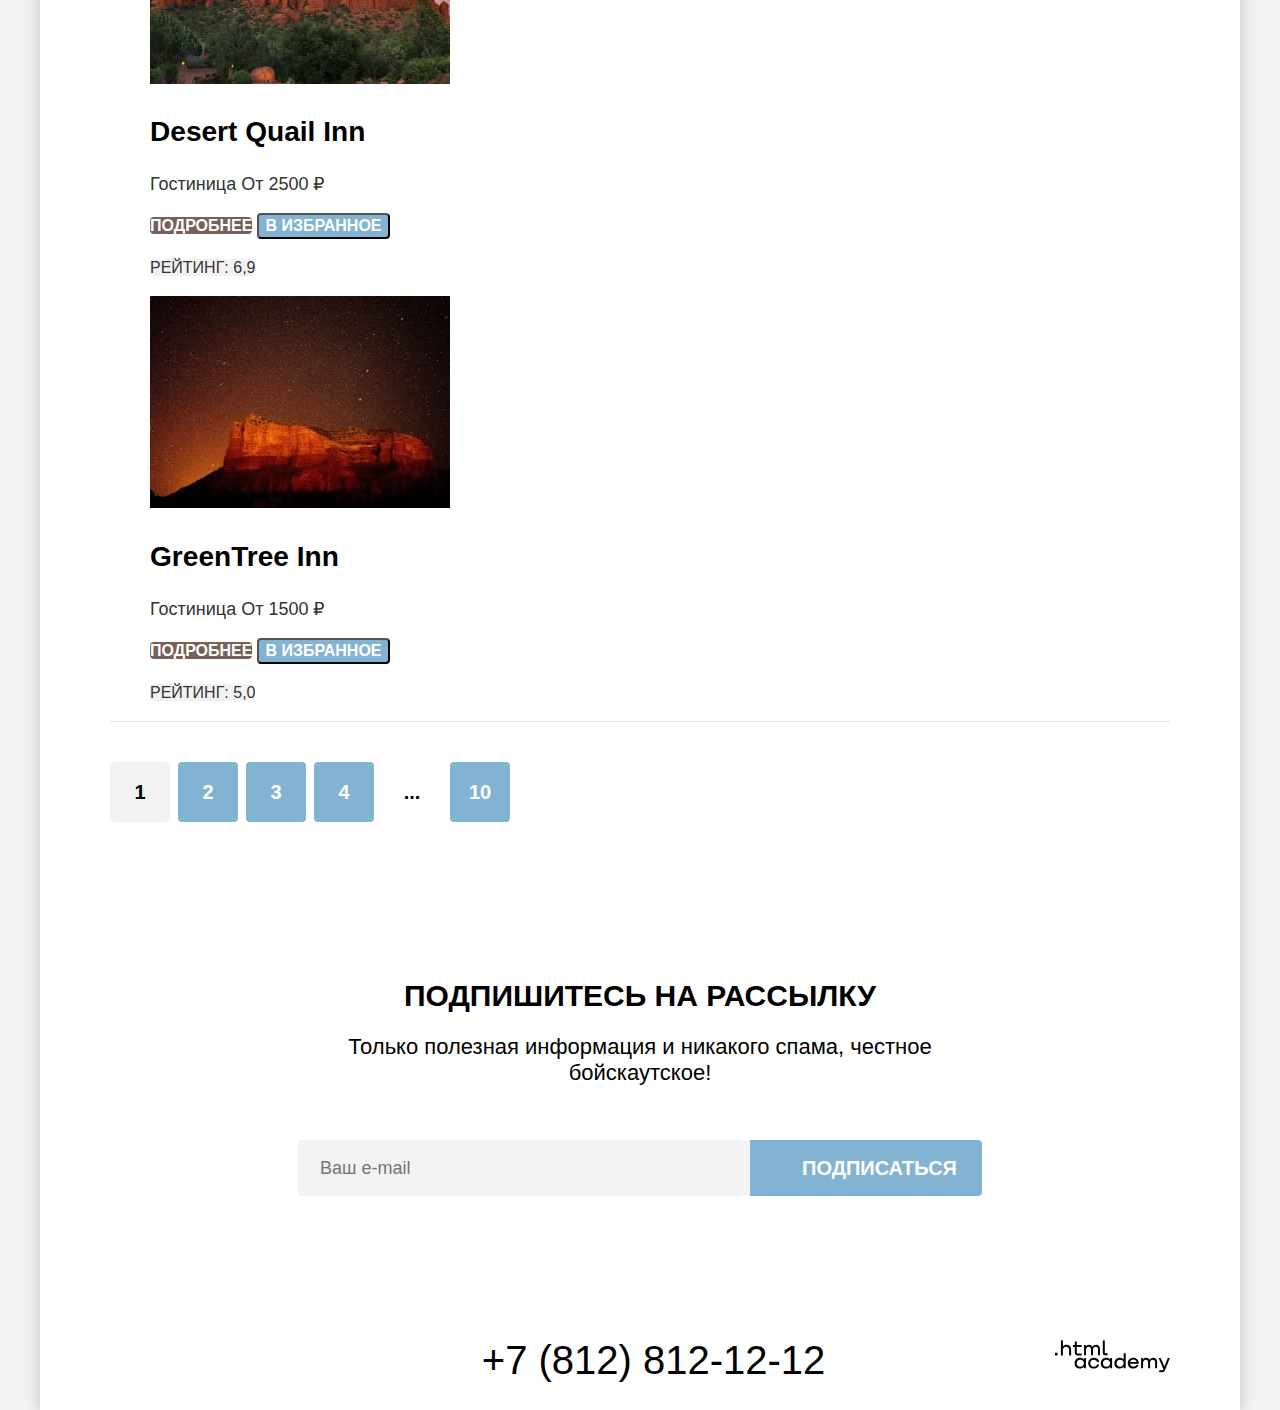
==== commit 0473dd9b: "Merge pull request #6 from Svetik-S/master" ====
--- a/catalog.html
+++ b/catalog.html
@@ -10,7 +10,7 @@
       <header class="page-header">
         <nav class="navigation">
           <a class="navigation-logo" href="index.html">
-            <img class="page-header-logo" src="images/logo.svg" width="138" height="64" alt="Логотип сайта Седона" >
+            <img class="page-header-logo" src="images/logo.svg" width="140" height="70" alt="Логотип сайта Седона" >
           </a>
           <ul class="navigation-list">
             <li class="navigation-item">
@@ -37,7 +37,7 @@
         </nav>
       </header>
 
-      <main class="main-container main-inner">
+      <main class="main-inner main-container">
         <div class="main-filter-background">
           <header class="inner-header">
             <h1 class="inner-header-title">Гостиницы Седоны</h1>
@@ -132,94 +132,98 @@
               <option value="cheap">Сначала дешёвое</option>
               <option value="expensive">Сначала дорогое</option>
             </select>
-            <ul class="button-view-list">
-              <li class="button-view-items">
-                <button class="button-view button-active" type="button">
-                  <span class="visually-hidden">Сетка товаров</span>
-                </button>
-              </li>
-              <li class="button-view-items">
-                <button class="button-view" type="button">
-                  <span class="visually-hidden">Блоки товаров</span>
-                </button>
-              </li>
-              <li class="button-view-items">
-                <button class="button-view" type="button">
-                  <span class="visually-hidden">Список товаров</span>
-                </button>
+            <div class="sorting-container">
+              <ul class="button-view-list">
+                <li class="button-view-items">
+                  <button class="button-view button-active" type="button">
+                    <span class="visually-hidden">Сетка товаров</span>
+                  </button>
+                </li>
+                <li class="button-view-items">
+                  <button class="button-view" type="button">
+                    <span class="visually-hidden">Блоки товаров</span>
+                  </button>
+                </li>
+                <li class="button-view-items">
+                  <button class="button-view" type="button">
+                    <span class="visually-hidden">Список товаров</span>
+                  </button>
+                </li>
+              </ul>
+            </div>
+          </div>
+          <section class="products-cards">
+            <ul class="product-list">
+              <li class="product-card">
+                <article class="product-card-description">
+                  <a class="product-card-link" href="#">
+                    <img class="product-card-image" src="images/hotels/hotel-1.jpg" width="300" height="212" alt="Amara Resort & Spa">
+                    <h3 class="product-card-title">Amara Resort & Spa</h3>
+                  </a>
+                  <p class="product-card-text">
+                    <span class="product-card-text_name">Гостиница</span>
+                    <span class="product-card-price">От 4000 ₽</span></p>
+                  <a class="product-card-button" href="#">подробнее</a>
+                  <button class="product-card-button product-favorites" href="#">в избранном</button>
+                  <p class="product-card-grade">
+                    <span class="visually-hidden">4 звезды</span>
+                    <span class="product-card-rating">Рейтинг: 8,5</span>
+                  </p>
+                </article>
+              </li>
+              <li class="product-card">
+                <article class="product-card-description">
+                  <a class="product-card-link" href="#">
+                    <img class="product-card-image" src="images/hotels/hotel-2.jpg" width="300" height="212" alt="Villas at Poco Diablo">
+                    <h3 class="product-card-title">Villas at Poco Diablo</h3>
+                  </a>
+                  <p class="product-card-text">
+                    <span class="product-card-text_name">Гостиница</span>
+                    <span class="product-card-price">От 5000 ₽</span></p>
+                  <a class="product-card-button" href="#">подробнее</a>
+                  <button class="product-card-button product-favorites button-selected" href="#">в избранное</button>
+                  <p class="product-card-grade">
+                    <span class="visually-hidden">4 звезды</span>
+                    <span class="product-card-rating">Рейтинг: 9,2</span>
+                  </p>
+                </article>
+              </li>
+              <li class="product-card">
+                <article class="product-card-description">
+                  <a class="product-card-link" href="#">
+                    <img class="product-card-image" src="images/hotels/hotel-3.jpg" width="300" height="212" alt="Desert Quail Inn">
+                    <h3 class="product-card-title">Desert Quail Inn</h3>
+                  </a>
+                  <p class="product-card-text">
+                    <span class="product-card-text_name">Гостиница</span>
+                    <span class="product-card-price">От 2500 ₽</span></p>
+                  <a class="product-card-button" href="#">подробнее</a>
+                  <button class="product-card-button product-favorites" href="#">в избранное</button>
+                  <p class="product-card-grade">
+                    <span class="visually-hidden">3 звезды</span>
+                    <span class="product-card-rating">Рейтинг: 6,9</span>
+                  </p>
+                </article>
+              </li>
+              <li class="product-card">
+                <article class="product-card-description">
+                  <a class="product-card-link" href="#">
+                    <img class="product-card-image" src="images/hotels/hotel-4.jpg" width="300" height="212" alt="GreenTree Inn">
+                    <h3 class="product-card-title">GreenTree Inn</h3>
+                  </a>
+                  <p class="product-card-text">
+                    <span class="product-card-text_name">Гостиница</span>
+                    <span class="product-card-price">От 1500 ₽</span></p>
+                  <a class="product-card-button" href="#">подробнее</a>
+                  <button class="product-card-button product-favorites" href="#">в избранное</button>
+                  <p class="product-card-grade">
+                    <span class="visually-hidden">2 звезды</span>
+                    <span class="product-card-rating">Рейтинг: 5,0</span>
+                  </p>
+                </article>
               </li>
             </ul>
-          </div>
-          <ul class="product-list">
-            <li class="product-card">
-              <article class="product-card-description">
-                <a class="product-card-link" href="#">
-                  <img class="product-card-image" src="images/hotels/hotel-1.jpg" width="300" height="212" alt="Amara Resort & Spa">
-                  <h3 class="product-card-title">Amara Resort & Spa</h3>
-                </a>
-                <p class="product-card-text">
-                  <span class="product-card-text_name">Гостиница</span>
-                  <span class="product-card-price">От 4000 ₽</span></p>
-                <a class="product-card-button" href="#">подробнее</a>
-                <button class="product-card-button product-favorites" href="#">в избранном</button>
-                <p class="product-card-grade">
-                  <span class="visually-hidden">4 звезды</span>
-                  <span class="product-card-rating">Рейтинг: 8,5</span>
-                </p>
-              </article>
-            </li>
-            <li class="product-card">
-              <article class="product-card-description">
-                <a class="product-card-link" href="#">
-                  <img class="product-card-image" src="images/hotels/hotel-2.jpg" width="300" height="212" alt="Villas at Poco Diablo">
-                  <h3 class="product-card-title">Villas at Poco Diablo</h3>
-                </a>
-                <p class="product-card-text">
-                  <span class="product-card-text_name">Гостиница</span>
-                  <span class="product-card-price">От 5000 ₽</span></p>
-                <a class="product-card-button" href="#">подробнее</a>
-                <button class="product-card-button product-favorites button-selected" href="#">в избранное</button>
-                <p class="product-card-grade">
-                  <span class="visually-hidden">4 звезды</span>
-                  <span class="product-card-rating">Рейтинг: 9,2</span>
-                </p>
-              </article>
-            </li>
-            <li class="product-card">
-              <article class="product-card-description">
-                <a class="product-card-link" href="#">
-                  <img class="product-card-image" src="images/hotels/hotel-3.jpg" width="300" height="212" alt="Desert Quail Inn">
-                  <h3 class="product-card-title">Desert Quail Inn</h3>
-                </a>
-                <p class="product-card-text">
-                  <span class="product-card-text_name">Гостиница</span>
-                  <span class="product-card-price">От 2500 ₽</span></p>
-                <a class="product-card-button" href="#">подробнее</a>
-                <button class="product-card-button product-favorites" href="#">в избранное</button>
-                <p class="product-card-grade">
-                  <span class="visually-hidden">3 звезды</span>
-                  <span class="product-card-rating">Рейтинг: 6,9</span>
-                </p>
-              </article>
-            </li>
-            <li class="product-card">
-              <article class="product-card-description">
-                <a class="product-card-link" href="#">
-                  <img class="product-card-image" src="images/hotels/hotel-4.jpg" width="300" height="212" alt="GreenTree Inn">
-                  <h3 class="product-card-title">GreenTree Inn</h3>
-                </a>
-                <p class="product-card-text">
-                  <span class="product-card-text_name">Гостиница</span>
-                  <span class="product-card-price">От 1500 ₽</span></p>
-                <a class="product-card-button" href="#">подробнее</a>
-                <button class="product-card-button product-favorites" href="#">в избранное</button>
-                <p class="product-card-grade">
-                  <span class="visually-hidden">2 звезды</span>
-                  <span class="product-card-rating">Рейтинг: 5,0</span>
-                </p>
-              </article>
-            </li>
-          </ul>
+          </section>
           <ul class="pagination">
             <li class="pagination-item">
               <a class="pagination-link pagination-current">1</a>
@@ -234,7 +238,7 @@
               <a class="pagination-link" href="#">4</a>
             </li>
             <li class="pagination-item">
-              <a class="pagination-link" href="#">...</a>
+              <a class="pagination-link pagination-share" href="#">...</a>
             </li>
             <li class="pagination-item">
               <a class="pagination-link" href="#">10</a>
@@ -254,7 +258,7 @@
         </section>
       </main>
 
-      <footer class="main-footer">
+      <footer class="page-footer">
         <div class="footer-container">
           <section class="footer-social">
             <h2 class="visually-hidden">Ссылки на социальные сети</h2>
@@ -280,7 +284,7 @@
             <h2 class="visually-hidden">Контакты</h2>
             <a class="footer-contacts-phone" href="tel:+78128121212">+7 (812) 812-12-12</a>
           </section>
-          <section class="footer-logo-academy">
+          <section class="footer-partner">
             <h2 class="visually-hidden">Наши партнеры</h2>
             <a class="footer-link-logo-academy" href="#">
               <img class="logo-html-academy" src="images/logo_htmlacademy.svg" width="114.9" height="32.9" alt="Логотип html Academy">
--- a/styles/styles.css
+++ b/styles/styles.css
@@ -27,6 +27,17 @@
   font-weight: 400;
   color: #333333;
   background-color: #f2f2f2;
+}
+
+.visually-hidden {
+  position: absolute;
+  width: 1px;
+  height: 1px;
+  margin: -1px;
+  padding: 0;
+  border: 0;
+  clip: rect(0 0 0 0);
+  overflow: hidden;
 }
 
 /* page-header */
@@ -42,28 +53,52 @@
 
 .page-header {
   background-color: #ffffff;
+  width: 1200px;
 }
 
 .navigation {
   display: flex;
   width: 1060px;
   padding: 0 70px;
+  justify-content: space-between;
+  align-items: flex-start;
 }
 
 .navigation-list {
-  list-style: none;
+  display: flex;
+  flex-wrap: wrap;
   width: 460px;
   padding: 0;
   margin: 0;
+  list-style-type: none;
+}
+
+.page-header-logo {
+  display: block;
+  width: 140px;
+  height: 70px;
+}
+
+.navigation-logo {
+  display: block;
+  position: relative;
+  margin-right: 30px;
+  margin-bottom: -6px;
 }
 
 .navigation-user {
-  list-style: none;
+  display: flex;
+  justify-content: flex-end;
+  list-style-type: none;
   max-width: 268px;
+  padding: 0;
   margin-left: auto;
 }
 
 .navigation-link {
+  display: block;
+  padding: 20px 16px;
+  font-family: inherit;
   font-size: 20px;
   line-height: 24px;
   font-weight: 700;
@@ -73,6 +108,11 @@
   text-transform: capitalize;
 }
 
+.navigation-user .navigation-link {
+  min-width: 20px;
+  min-height: 20px;
+}
+
 .navigation-link-button {
   font-size: 16px;
   font-weight: 700;
@@ -83,6 +123,8 @@
 
 .main-container {
   flex-grow: 1;
+  width: 1200px;
+  margin: 0 auto;
 }
 
 /* hero */
@@ -95,6 +137,9 @@
   background-size: cover;
   background-repeat: no-repeat;
   background-position: center bottom;
+  padding-top: 51px;
+  padding-bottom: 82px;
+  margin-bottom: 69px;
 }
 
 .logo-hero {
@@ -103,9 +148,17 @@
 }
 
 /* advantages */
+.advantages {
+  background-color: #ffffff;
+  padding: 0;
+  margin: 0;
+  margin-bottom: 64px;
+}
+
 .advantages-title {
   padding: 0;
   margin: 0;
+  margin-bottom: 25px;
   color: #000000;
   text-align: center;
   font-size: 30px;
@@ -115,6 +168,9 @@
 }
 
 .advantages-description {
+  margin: 0;
+  padding: 0;
+  margin-bottom: 69px;
   text-align: center;
   font-size: 22px;
   font-weight: 400;
@@ -178,10 +234,14 @@
 /* services */
 .services {
   margin: 0;
-}
+  background-color: #ffffff;
+  margin-bottom: 96px;
+}
+
 .services-title {
   margin: 0;
   padding: 0;
+  margin-bottom: 20px;
   color: #000000;
   text-align: center;
   font-size: 30px;
@@ -191,6 +251,9 @@
 }
 
 .services-text {
+  padding: 0;
+  margin: 0;
+  margin-bottom: 64px;
   text-align: center;
   font-size: 22px;
   font-weight: 400;
@@ -201,7 +264,7 @@
   display: flex;
   margin: 0;
   padding: 0;
-  list-style: none;
+  list-style-type: none;
 }
 
 .services-item {
@@ -213,29 +276,57 @@
   flex-direction: column;
   width: 230px;
   min-height: 200px;
-  padding: 90px 85px;
+  padding: 80px 85px;
   justify-content: flex-end;
   align-items: center;
   margin-top: auto;
   margin-bottom: auto;
+  background-position: center 60px;
+  background-repeat: no-repeat;
+}
+
+.services-item-house {
+  background-image: url("../images/icons/house.svg");
+  background-color: rgba(131, 179, 211, 0.12);
+}
+
+.services-item-food {
+  background-image: url("../images/icons/food.svg");
+  background-color: #ffffff;
+}
+
+.services-item-souvenirs {
+  background-image: url("../images/icons/souvenirs.svg");
+  background-color: rgba(131, 179, 211, 0.12);
 }
 
 .services-item-title {
+  margin: 0;
+  padding: 0;
   color: #000000;
   text-align: center;
   font-size: 24px;
   font-weight: 700;
   line-height: 28px;
   text-transform: uppercase;
+}
+
+.services-item-description {
+  margin: 0;
+  padding: 0;
+  margin-top: 30px;
+  text-align: center;
 }
 
 /* form */
 .form {
   display: flex;
   flex-direction: column;
-  margin: 0;
   align-items: center;
   text-align: center;
+  background-color: #ffffff;
+  margin: 0;
+  margin-bottom: 96px;
 }
 
 .form-title {
@@ -245,6 +336,8 @@
   font-weight: 700;
   line-height: 36px;
   text-transform: uppercase;
+  margin: 0;
+  margin-bottom: 20px;
 }
 
 .form-description {
@@ -252,6 +345,8 @@
   font-size: 22px;
   font-weight: 400;
   line-height: 26px;
+  margin: 0;
+  margin-bottom: 54px;
 }
 
 .button {
@@ -262,11 +357,13 @@
   font-weight: 700;
   line-height: 36px;
   text-transform: uppercase;
+  border-radius: 4px;
+  border-color: rgba(255, 255, 255, 0);
 }
 
 .form-button {
-  border-radius: 4px;
   background: #756157;
+  padding: 8px 50px;
 }
 
 /* newsletter */
@@ -281,6 +378,8 @@
   background-size: cover;
   background-repeat: no-repeat;
   background-position: center;
+  margin: 0;
+  padding: 96px 258px 104px;
 }
 
 .newsletter-container {
@@ -293,6 +392,9 @@
   font-weight: 700;
   line-height: 36px;
   text-transform: uppercase;
+  padding: 0;
+  margin: 0;
+  margin-bottom: 20px;
 }
 
 .newsletter-description {
@@ -300,6 +402,8 @@
   font-size: 22px;
   font-weight: 400;
   line-height: 26px;
+  margin: 0;
+  margin-bottom: 54px;
 }
 
 .newsletter-form {
@@ -313,19 +417,48 @@
   font-weight: 400;
   line-height: 24px;
   border-radius: 4px 0px 0px 4px;
-  background: #f2f2f2;
+  border-color:rgba(255, 255, 255, 0);
+  background-color: #f2f2f2;
+  width: 452px;
+  padding: 12px 20px;
 }
 
 .newsletter-button {
+  width: 232px;
   border-radius: 0px 4px 4px 0px;
-  background: #82b3d3;
+  background-color: #82b3d3;
+  padding: 8px 50px;
 }
 
 /* footer */
 .footer-container {
   display: flex;
+  justify-content: space-between;
   width: 1060px;
-  padding: 0 70px;
+  padding: 40px 70px 30px;
+  margin: 0;
+}
+
+.footer-social {
+  width: 142px;
+}
+
+.footer-social-list {
+  display: flex;
+  flex-wrap: wrap;
+  margin: 0;
+  padding: 0;
+  list-style-type: none;
+}
+
+.footer-social-item {
+  width: 47px;
+  height: 40px;
+  margin: 0;
+}
+
+.footer-social-item:nth-child(3n) {
+  margin-right: 0;
 }
 
 .footer-contacts-phone {
@@ -335,19 +468,25 @@
   font-weight: 400;
   line-height: 40px;
   text-transform: uppercase;
+  text-decoration: none;
 }
 
 /* Страница КАТАЛОГ */
 .main-filter-background {
+  display: block;
   background-image: url("../images/filter-background.jpg");
   color: #ffffff;
   background-color: #756157;
   background-size: cover;
   background-repeat: no-repeat;
   background-position: center;
+  margin: 0;
+  padding: 35px 70px 70px;
 }
 
 .inner-header-title {
+  margin: 0;
+  margin-bottom: 8px;
   color: #ffffff;
   font-size: 60px;
   font-weight: 700;
@@ -356,14 +495,21 @@
 
 /* breadcrumbs */
 .breadcrumbs {
-  list-style: none;
+  display: flex;
+  list-style-type: none;
+  margin: 0;
+  padding: 0;
 }
 
 .breadcrumbs-link {
+  display: block;
   color: #ffffff;
   font-size: 16px;
   line-height: 21px;
   text-decoration: none;
+  margin: 0;
+  margin-bottom: 40px;
+  margin-right: 10px;
 }
 
 /* filter */
@@ -371,7 +517,10 @@
   display: flex;
 }
 .catalog-filter-group {
-  color:#ffffff;
+  border-color: rgba(255, 255, 255, 0);
+  padding: 0;
+  margin: 0;
+  margin-right: 70px;
 }
 
 .catalog-filter-title {
@@ -379,10 +528,14 @@
   font-weight: 700;
   line-height: 24px;
   text-transform: capitalize;
+  margin: 0;
+  margin-bottom: 32px;
 }
 
 .catalog-filter-list {
-  list-style: none;
+  padding: 0;
+  margin: 0;
+  list-style-type: none;
 }
 
 .control {
@@ -399,6 +552,9 @@
   font-weight: 700;
   line-height: 20px;
   text-transform: uppercase;
+  width: 191px;
+  height: 36px;
+  padding: 0 50px;
 }
 
 .button-apply {
@@ -437,9 +593,70 @@
   font-family: inherit;
 }
 
-/* product-list */
+/*select-wrapper*/
+
+.results-search {
+  display: flex;
+  flex-direction: column;
+  background-color: #ffffff;
+  padding: 50px 70px 60px;
+}
+
+.select-wrapper {
+  display: flex;
+  margin: 0;
+  margin-bottom: 40px;
+}
+
+.select-info {
+  align-self: center;
+  margin: 0;
+  color: #000000;
+  font-size: 30px;
+  font-style: normal;
+  font-weight: 700;
+  line-height: 36px; /* 120% */
+  text-transform: uppercase;
+}
+
+.select-control {
+  width: 292px;
+  font-family: inherit;
+  padding: 14px 20px;
+  border: 2px solid #e5e5e5;
+  border-radius: 4px;
+  margin-left: auto;
+}
+
+.sorting-container {
+  margin: 0;
+  margin-left: 70px;
+}
+
+.button-view-list {
+  display: flex;
+  list-style-type: none;
+  margin: 0;
+  padding: 0;
+}
+
+.button-view-items {
+  margin-right: 8px;
+}
+
+.button-view-items:last-child {
+  margin-right: 0;
+}
+
+.button-view {
+  width: 48px;
+  height: 48px;
+
+}
+
+/* products-cards */
 .product-list {
-  list-style: none;
+  list-style-type: none;
 }
 
 .product-card-link {
@@ -483,17 +700,32 @@
 
 /* pagination */
 .pagination {
-  list-style: none;
+  display: flex;
+  list-style-type: none;
+  border-top: 1px solid #e6e6e6;;
+  padding: 0;
+  padding-top: 40px;
+  margin: 0;
+}
+
+.pagination-item:not(:last-child) {
+  margin-right: 8px;
 }
 
 .pagination-link {
-  color: #ffffff;
-  background-color: #82b3d3;
+  display: flex;
+  justify-content: center;
+  align-items: center;
+  text-align: center;
+  box-sizing: border-box;
+  background-color: #82B3D3;
+  color: #ffffff;
   border-radius: 4px;
-  text-align: center;
+  padding: 10px;
+  min-width: 60px;
+  min-height: 60px;
   font-family: inherit;
   font-size: 20px;
-  font-style: normal;
   font-weight: 700;
   line-height: 36px;
   text-decoration: none;
@@ -501,6 +733,11 @@
 
 .pagination-current {
   background-color: #f2f2f2;
+  color: #000000;
+}
+
+.pagination-share {
+  background-color: inherit;
   color: #000000;
 }
 
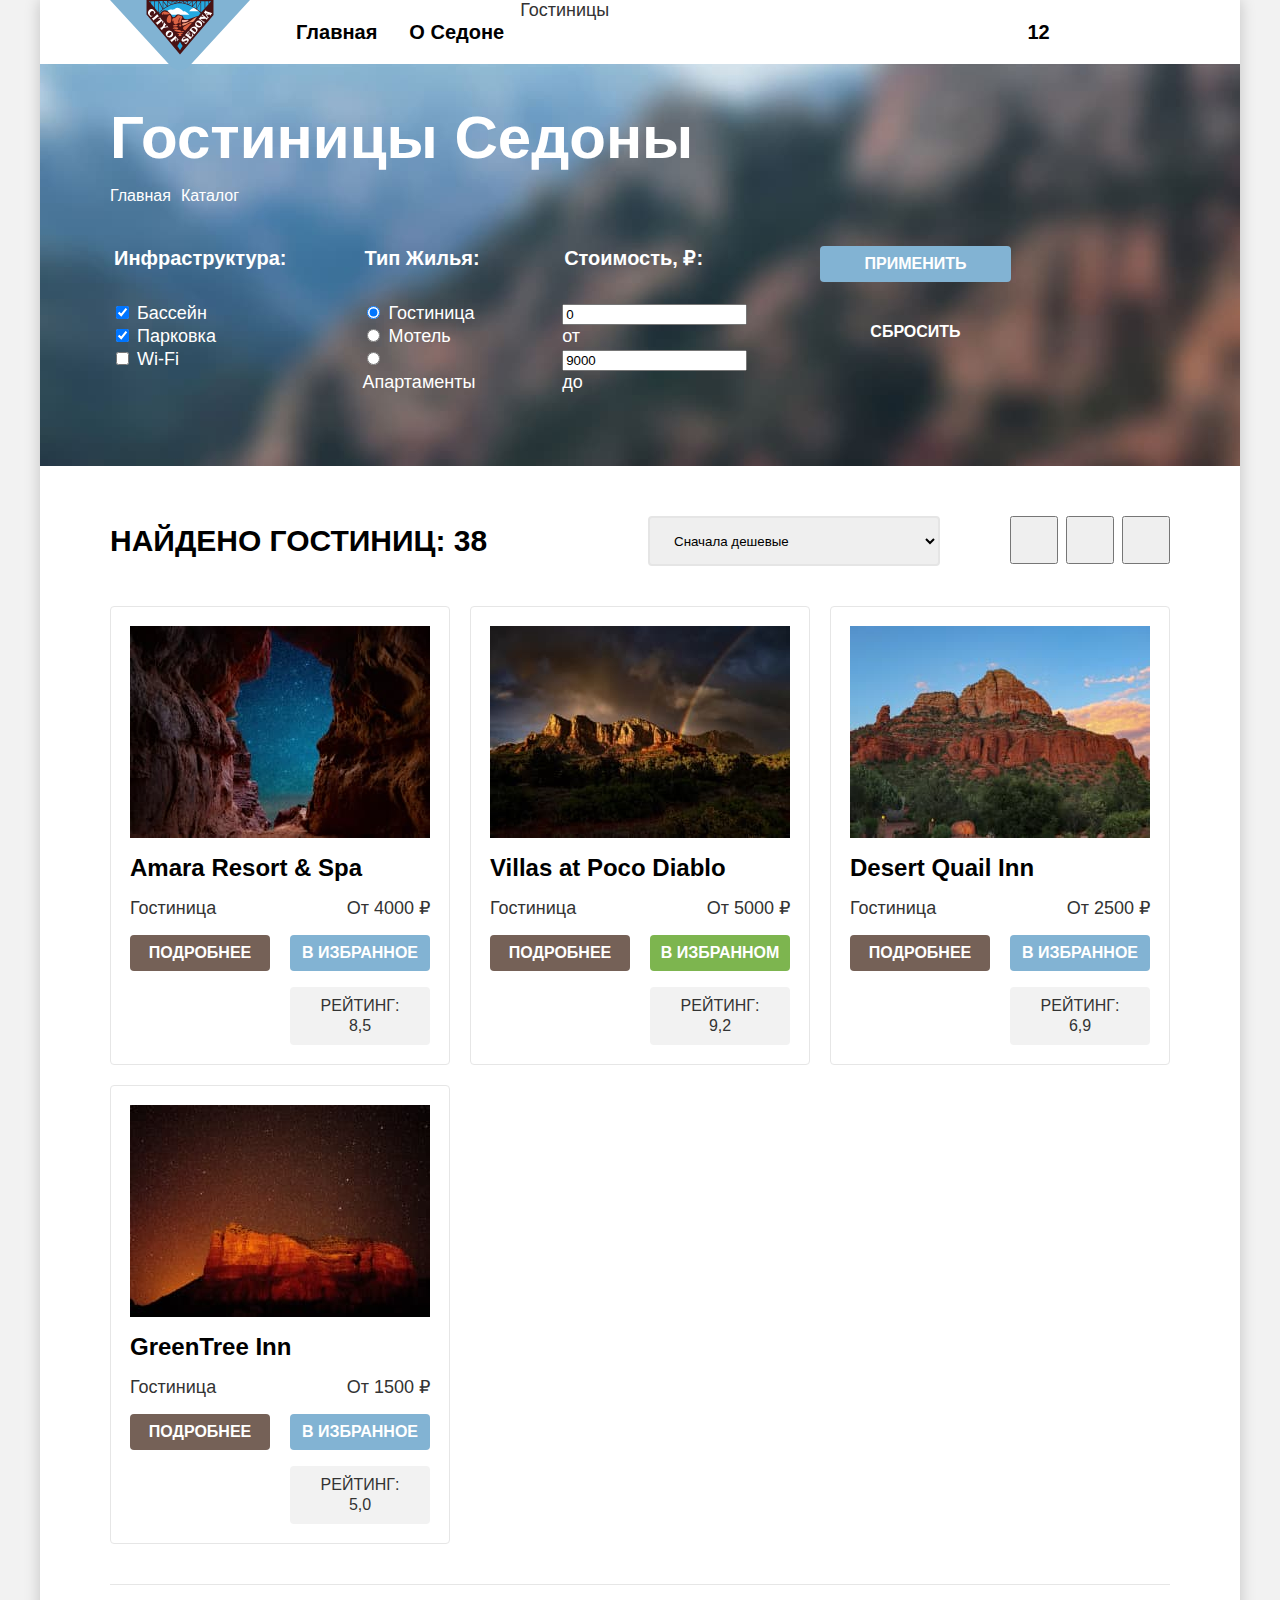
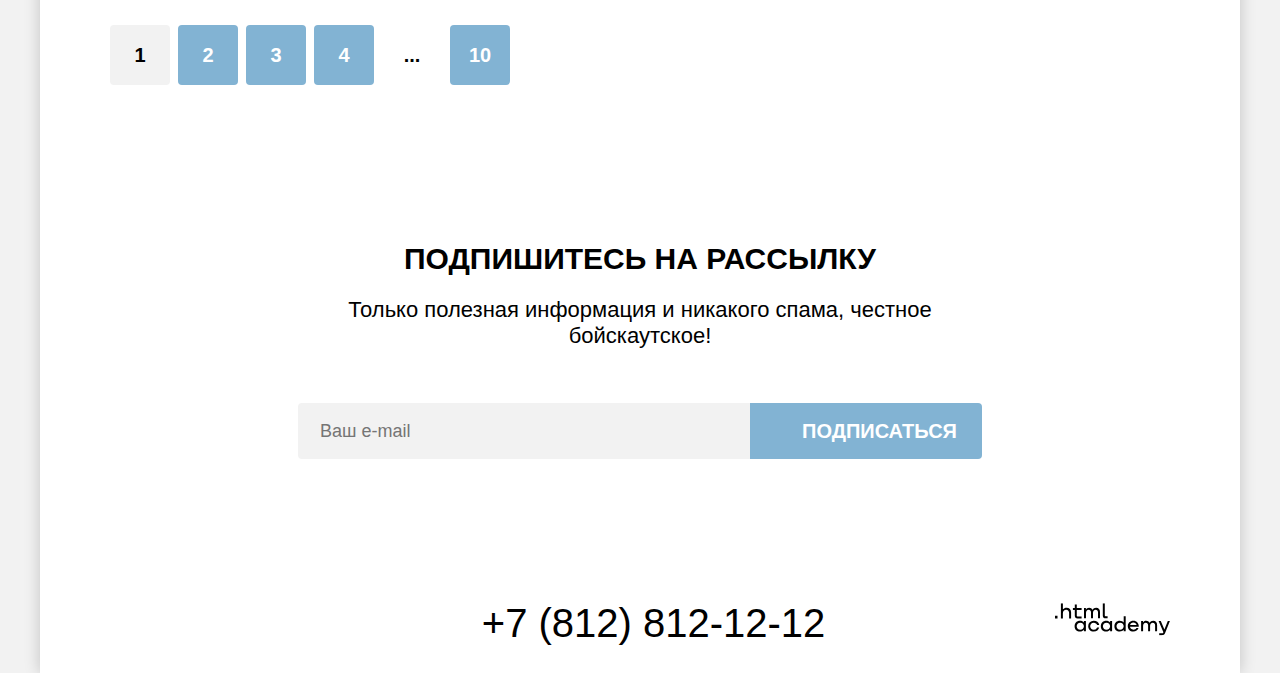
==== commit ed125034: "Добавляет сетки на гридах (отели)" ====
--- a/catalog.html
+++ b/catalog.html
@@ -103,7 +103,7 @@
                 </fieldset>
                 <fieldset class="catalog-filter-group">
                   <legend class="catalog-filter-title">Стоимость, ₽:</legend>
-                  <ol class="catalog-filter-list">
+                  <ol class="catalog-filter-list catalog-filter-list-price">
                     <li class="catalog-filter-item">
                       <label class="control">
                         <input class="control-input" type="text" name="product-group" value="0">от
@@ -128,9 +128,9 @@
           <div class="select-wrapper">
             <p class="select-info">Найдено гостиниц: 38</p>
             <select class="select-control" aria-label="Сортировка">
+              <option value="cheap">Сначала дешевые</option>
+              <option value="expensive">Сначала дорогие</option>
               <option value="popular">Сначала популярные</option>
-              <option value="cheap">Сначала дешёвое</option>
-              <option value="expensive">Сначала дорогое</option>
             </select>
             <div class="sorting-container">
               <ul class="button-view-list">
@@ -152,78 +152,72 @@
               </ul>
             </div>
           </div>
-          <section class="products-cards">
-            <ul class="product-list">
-              <li class="product-card">
-                <article class="product-card-description">
-                  <a class="product-card-link" href="#">
-                    <img class="product-card-image" src="images/hotels/hotel-1.jpg" width="300" height="212" alt="Amara Resort & Spa">
-                    <h3 class="product-card-title">Amara Resort & Spa</h3>
-                  </a>
-                  <p class="product-card-text">
-                    <span class="product-card-text_name">Гостиница</span>
-                    <span class="product-card-price">От 4000 ₽</span></p>
-                  <a class="product-card-button" href="#">подробнее</a>
-                  <button class="product-card-button product-favorites" href="#">в избранном</button>
-                  <p class="product-card-grade">
-                    <span class="visually-hidden">4 звезды</span>
-                    <span class="product-card-rating">Рейтинг: 8,5</span>
-                  </p>
-                </article>
-              </li>
-              <li class="product-card">
-                <article class="product-card-description">
-                  <a class="product-card-link" href="#">
-                    <img class="product-card-image" src="images/hotels/hotel-2.jpg" width="300" height="212" alt="Villas at Poco Diablo">
-                    <h3 class="product-card-title">Villas at Poco Diablo</h3>
-                  </a>
-                  <p class="product-card-text">
-                    <span class="product-card-text_name">Гостиница</span>
-                    <span class="product-card-price">От 5000 ₽</span></p>
-                  <a class="product-card-button" href="#">подробнее</a>
-                  <button class="product-card-button product-favorites button-selected" href="#">в избранное</button>
-                  <p class="product-card-grade">
-                    <span class="visually-hidden">4 звезды</span>
-                    <span class="product-card-rating">Рейтинг: 9,2</span>
-                  </p>
-                </article>
-              </li>
-              <li class="product-card">
-                <article class="product-card-description">
-                  <a class="product-card-link" href="#">
-                    <img class="product-card-image" src="images/hotels/hotel-3.jpg" width="300" height="212" alt="Desert Quail Inn">
-                    <h3 class="product-card-title">Desert Quail Inn</h3>
-                  </a>
-                  <p class="product-card-text">
-                    <span class="product-card-text_name">Гостиница</span>
-                    <span class="product-card-price">От 2500 ₽</span></p>
-                  <a class="product-card-button" href="#">подробнее</a>
-                  <button class="product-card-button product-favorites" href="#">в избранное</button>
-                  <p class="product-card-grade">
-                    <span class="visually-hidden">3 звезды</span>
-                    <span class="product-card-rating">Рейтинг: 6,9</span>
-                  </p>
-                </article>
-              </li>
-              <li class="product-card">
-                <article class="product-card-description">
-                  <a class="product-card-link" href="#">
-                    <img class="product-card-image" src="images/hotels/hotel-4.jpg" width="300" height="212" alt="GreenTree Inn">
-                    <h3 class="product-card-title">GreenTree Inn</h3>
-                  </a>
-                  <p class="product-card-text">
-                    <span class="product-card-text_name">Гостиница</span>
-                    <span class="product-card-price">От 1500 ₽</span></p>
-                  <a class="product-card-button" href="#">подробнее</a>
-                  <button class="product-card-button product-favorites" href="#">в избранное</button>
-                  <p class="product-card-grade">
-                    <span class="visually-hidden">2 звезды</span>
-                    <span class="product-card-rating">Рейтинг: 5,0</span>
-                  </p>
-                </article>
-              </li>
-            </ul>
-          </section>
+          <ul class="product-list">
+            <li class="product-card">
+              <a class="product-card-link" href="#">
+                <img class="product-card-image" src="images/hotels/hotel-1.jpg" width="300" height="212" alt="Amara Resort & Spa">
+              </a>
+              <a class="product-card-link" href="#">
+                <h3 class="product-card-title">Amara Resort & Spa</h3>
+              </a>
+              <span class="product-card-text_name">Гостиница</span>
+              <span class="product-card-price">От 4000 ₽</span>
+              <a class="product-card-button" href="#">подробнее</a>
+              <button class="product-card-button product-favorites" href="#">в избранное</button>
+              <div class="hotel-card-stars stars-4">
+                <span class="visually-hidden">4 звезды</span>
+              </div>
+              <span class="product-card-rating">Рейтинг: 8,5</span>
+            </li>
+            <li class="product-card">
+              <a class="product-card-link" href="#">
+                <img class="product-card-image" src="images/hotels/hotel-2.jpg" width="300" height="212" alt="Villas at Poco Diablo">
+              </a>
+              <a class="product-card-link" href="#">
+                <h3 class="product-card-title">Villas at Poco Diablo</h3>
+              </a>
+              <span class="product-card-text_name">Гостиница</span>
+              <span class="product-card-price">От 5000 ₽</span>
+              <a class="product-card-button" href="#">подробнее</a>
+              <button class="product-card-button product-favorites button-selected" href="#">в избранном</button>
+              <div class="hotel-card-stars stars-4">
+                <span class="visually-hidden">4 звезды</span>
+              </div>
+              <span class="product-card-rating">Рейтинг: 9,2</span>
+            </li>
+            <li class="product-card">
+              <a class="product-card-link" href="#">
+                <img class="product-card-image" src="images/hotels/hotel-3.jpg" width="300" height="212" alt="Desert Quail Inn">
+              </a>
+              <a class="product-card-link" href="#">
+                <h3 class="product-card-title">Desert Quail Inn</h3>
+              </a>
+              <span class="product-card-text_name">Гостиница</span>
+              <span class="product-card-price">От 2500 ₽</span>
+              <a class="product-card-button" href="#">подробнее</a>
+              <button class="product-card-button product-favorites" href="#">в избранное</button>
+              <div class="hotel-card-stars stars-3">
+                <span class="visually-hidden">3 звезды</span>
+              </div>
+               <span class="product-card-rating">Рейтинг: 6,9</span>
+            </li>
+            <li class="product-card">
+              <a class="product-card-link" href="#">
+                <img class="product-card-image" src="images/hotels/hotel-4.jpg" width="300" height="212" alt="GreenTree Inn">
+              </a>
+              <a class="product-card-link" href="#">
+                <h3 class="product-card-title">GreenTree Inn</h3>
+              </a>
+              <span class="product-card-text_name">Гостиница</span>
+              <span class="product-card-price">От 1500 ₽</span>
+              <a class="product-card-button" href="#">подробнее</a>
+              <button class="product-card-button product-favorites" href="#">в избранное</button>
+              <div class="hotel-card-stars stars-2">
+                <span class="visually-hidden">2 звезды</span>
+              </div>
+              <span class="product-card-rating">Рейтинг: 5,0</span>
+            </li>
+          </ul>
           <ul class="pagination">
             <li class="pagination-item">
               <a class="pagination-link pagination-current">1</a>
--- a/styles/styles.css
+++ b/styles/styles.css
@@ -516,6 +516,7 @@
 .filter-container {
   display: flex;
 }
+
 .catalog-filter-group {
   border-color: rgba(255, 255, 255, 0);
   padding: 0;
@@ -544,6 +545,12 @@
   line-height: 23px;
 }
 
+.container-button {
+  display: flex;
+  flex-direction: column;
+  margin: 0;
+  padding: 0;
+}
 .button-filter {
   font-family: inherit;
   color: #ffffff;
@@ -554,13 +561,13 @@
   text-transform: uppercase;
   width: 191px;
   height: 36px;
-  padding: 0 50px;
 }
 
 .button-apply {
   background-color: #82b3d3;
   border-color: rgba(255, 255, 255, 0);
   border-radius: 4px;
+  margin-bottom: 32px;
 }
 
 .button-reset {
@@ -656,15 +663,59 @@
 
 /* products-cards */
 .product-list {
-  list-style-type: none;
+  margin: 0;
+  padding: 0;
+  list-style-type: none;
+  display: grid;
+  grid-template-columns: repeat(3, 340px);
+  gap: 20px;
+  margin-bottom: 40px;
+}
+
+.product-card {
+  margin: 0;
+  padding: 0;
+  width: 300px;
+  padding: 19px;
+  display: grid;
+  grid-template-columns: repeat(2, 140px);
+  grid-template-rows: 212px 1fr;
+  gap: 16px 20px;
+  border-radius: 4px;
+  border: 1px solid #e6e6e6;
+  align-items: center;
 }
 
 .product-card-link {
+  display: block;
+  text-decoration: none;
   color: #000000;
   font-size: 24px;
   font-weight: 700;
   line-height: 28px;
   text-decoration: none;
+  margin: 0;
+  grid-column: span 2;
+}
+
+.product-card-image {
+  display: block;
+}
+
+.product-card-title {
+  display: block;
+  font-size: 24px;
+  font-weight: 700;
+  line-height: 28px;
+  margin: 0;
+}
+
+.product-card-text {
+  margin: 0;
+}
+.product-card-price {
+  font-weight: 400;
+  text-align: end;
 }
 
 .product-card-button {
@@ -678,14 +729,22 @@
   background: #756157;
   text-transform: uppercase;
   text-decoration: none;
+  padding: 8px 10px;
+  align-self: flex-start;
 }
 
 .product-favorites {
+  font-family: inherit;
+  margin-right: 0;
   background: #82b3d3;
+  border-color: rgba(255, 255, 255, 0);
+  border: 0;
 }
 
 .button-selected {
   background: #7db54f;
+  border-color: rgba(255, 255, 255, 0);
+  border: 0;
 }
 
 .product-card-rating {
@@ -696,6 +755,8 @@
   border-radius: 4px;
   background: #f2f2f2;
   text-transform: uppercase;
+  margin: 0;
+  padding: 9px 22px;
 }
 
 /* pagination */
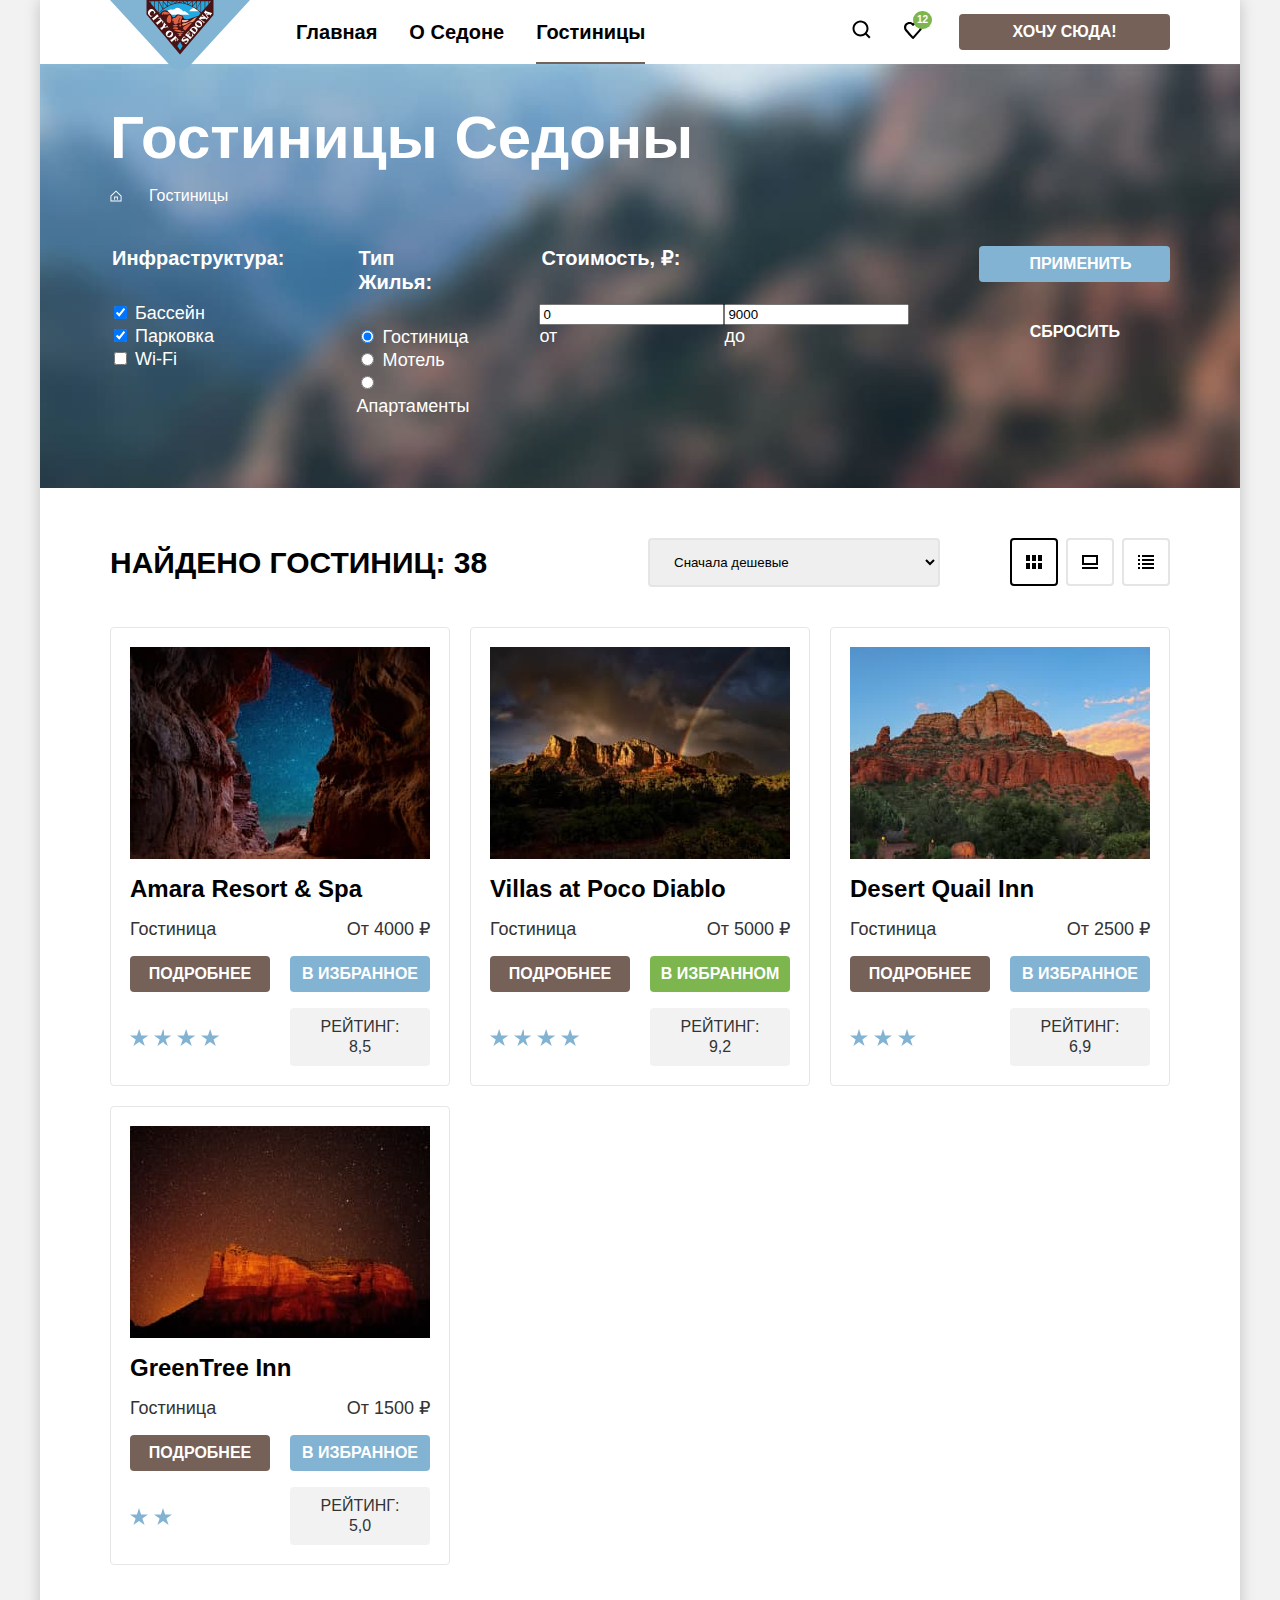
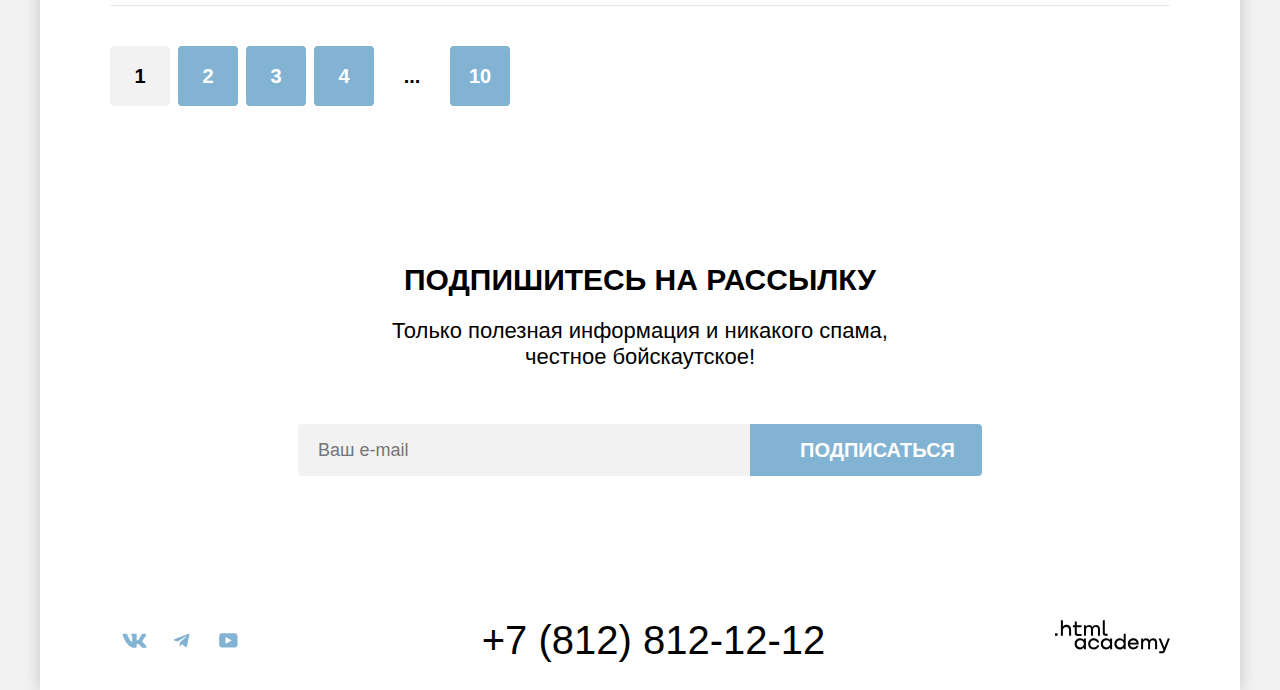
==== commit a60a6f5d: "Merge pull request #8 from Svetik-S/master" ====
--- a/catalog.html
+++ b/catalog.html
@@ -9,7 +9,7 @@
     <div class="page-container">
       <header class="page-header">
         <nav class="navigation">
-          <a class="navigation-logo" href="index.html">
+          <a class="navigation-logo">
             <img class="page-header-logo" src="images/logo.svg" width="140" height="70" alt="Логотип сайта Седона" >
           </a>
           <ul class="navigation-list">
@@ -20,20 +20,29 @@
               <a class="navigation-link" href="#">О седоне</a>
             </li>
             <li class="navigation-item">
-              <a class="navigation-link-current">Гостиницы</a>
+              <a class="navigation-link navigation-link-current" href="catalog.html">Гостиницы</a>
             </li>
           </ul>
           <ul class="navigation-list navigation-user">
             <li class="navigation-item">
-              <a class="navigation-link" href="#"><span class="visually-hidden">Поиск</span></a>
-            </li>
-            <li class="navigation-item">
-              <a class="navigation-link" href="#"><span class="visually-hidden">Избранное</span><span class="favorites-quantity">12</span></a>
-            </li>
-            <li class="navigation-item">
-              <a class="navigation-link-button" href="#">Хочу сюда!</a>
+              <a class="navigation-link" href="#">
+                <svg class="navigation-icon" aria-hidden="true" focusable="false" xmlns="http://www.w3.org/2000/svg" width="19" height="19" viewBox="0 0 19 19" fill="none">
+                  <path d="M18.5 17.0083L14.8 13.3287C15.8 12.0359 16.5 10.3453 16.5 8.4558C16.5 4.08011 12.9 0.5 8.5 0.5C4.1 0.5 0.5 4.17956 0.5 8.55525C0.5 12.9309 4.1 16.511 8.5 16.511C10.3 16.511 12 15.9144 13.4 14.8204L17.1 18.5L18.5 17.0083ZM8.5 14.5221C5.2 14.5221 2.5 11.837 2.5 8.55525C2.5 5.27348 5.2 2.5884 8.5 2.5884C11.8 2.5884 14.5 5.27348 14.5 8.55525C14.5 11.837 11.8 14.5221 8.5 14.5221Z"/>
+                </svg>
+                <span class="visually-hidden">Поиск</span>
+              </a>
+            </li>
+            <li class="navigation-item">
+              <a class="navigation-link" href="#">
+                <svg class="navigation-icon" aria-hidden="true" focusable="false" xmlns="http://www.w3.org/2000/svg" width="18" height="17" viewBox="0 0 18 17" fill="none">
+                  <path d="M8.9 17C8.6 17 8.3 16.9 8.1 16.6C2.7 10.5 1.4 9.1 1.1 8.7C0.4 7.8 0 6.6 0 5.4C0 2.4 2.4 0 5.5 0C6.8 0 8 0.5 9 1.3C10 0.5 11.3 0 12.5 0C15.5 0 18 2.4 18 5.4C18 6.7 17.5 7.9 16.7 8.8L9.7 16.7C9.5 16.9 9.3 17 8.9 17ZM2.9 7.5C3.2 7.9 6.4 11.5 9 14.4L15.2 7.4C15.7 6.9 15.9 6.2 15.9 5.4C15.9 3.6 14.4 2.1 12.6 2.1C11.6 2.1 10.6 2.6 9.9 3.4C9.6 3.7 9.3 3.8 9 3.8C8.7 3.8 8.4 3.6 8.2 3.4C7.5 2.6 6.5 2.1 5.5 2.1C3.7 2.1 2.2 3.6 2.2 5.4C2.1 6.3 2.5 7 2.9 7.5C2.8 7.5 2.8 7.5 2.9 7.5Z"/>
+                </svg>
+                <span class="visually-hidden">Избранное</span>
+                <span class="favorites-quantity">12</span>
+              </a>
             </li>
           </ul>
+            <a class="navigation-link-button" href="#">Хочу сюда!</a>
         </nav>
       </header>
 
@@ -41,14 +50,22 @@
         <div class="main-filter-background">
           <header class="inner-header">
             <h1 class="inner-header-title">Гостиницы Седоны</h1>
-            <ul class="breadcrumbs">
+            <ol class="breadcrumbs">
               <li class="breadcrumbs-item">
-                <a class="breadcrumbs-link" href="index.html"><span class="isually-hidden">Главная</span></a>
+                <a class="breadcrumbs-link breadcrumbs-link-house" href="index.html">
+                  <svg class="breadcrumbs-icon-house" aria-hidden="true" focusable="false"
+                    xmlns="http://www.w3.org/2000/svg" width="13" height="13" viewBox="0 0 13 13" fill="none">
+                    <path
+                      d="M6.5 0.5L0.5 6.30006V12.5001H12.5V6.30006L6.5 0.5ZM11.5 11.5001H1.5V6.70005L6.5 1.9L11.5 6.70005V11.5001Z" />
+                    <path d="M4.5 10.5001H5.5V8.00005H7.5V10.5001H8.5V7.00005H4.5V10.5001Z" />
+                  </svg>
+                  <span class="visually-hidden">Главная</span>
+                </a>
               </li>
               <li class="breadcrumbs-item">
-                <a class="breadcrumbs-link">Каталог</a>
-              </li>
-            </ul>
+                <a class="breadcrumbs-link">Гостиницы</a>
+              </li>
+            </ol>
           </header>
 
           <section class="catalog-products">
@@ -60,19 +77,19 @@
                   <ul class="catalog-filter-list">
                     <li class="catalog-filter-item">
                       <label class="control">
-                        <input class="control-input" type="checkbox" name="pool" checked>
+                        <input class="control-input control-input-infrastructure" type="checkbox" name="pool" checked>
                         Бассейн
                       </label>
                     </li>
                     <li class="catalog-filter-item">
                       <label class="control">
-                        <input class="control-input" type="checkbox" name="parking" checked>
+                        <input class="control-input control-input-infrastructure" type="checkbox" name="parking" checked>
                         Парковка
                       </label>
                     </li>
                     <li class="catalog-filter-item">
                       <label class="control">
-                        <input class="control-input" type="checkbox" name="wi-fi">
+                        <input class="control-input control-input-infrastructure" type="checkbox" name="wi-fi">
                         Wi-Fi
                       </label>
                     </li>
@@ -83,35 +100,35 @@
                   <ul class="catalog-filter-list">
                     <li class="catalog-filter-item">
                       <label class="control">
-                        <input class="control-input" type="radio" name="product-group" value="hotel" checked>
+                        <input class="control-input control-input-housing" type="radio" name="product-group" value="hotel" checked>
                         Гостиница
                       </label>
                     </li>
                     <li class="catalog-filter-item">
                       <label class="control">
-                        <input class="control-input" type="radio" name="product-group" value="motel">
+                        <input class="control-input control-input-housing" type="radio" name="product-group" value="motel">
                         Мотель
                       </label>
                     </li>
                     <li class="catalog-filter-item">
                       <label class="control">
-                        <input class="control-input" type="radio" name="product-group" value="apartments">
+                        <input class="control-input control-input-housing" type="radio" name="product-group" value="apartments">
                         Апартаменты
                       </label>
                     </li>
                   </ul>
                 </fieldset>
-                <fieldset class="catalog-filter-group">
+                <fieldset class="catalog-filter-group catalog-filter-group-price">
                   <legend class="catalog-filter-title">Стоимость, ₽:</legend>
                   <ol class="catalog-filter-list catalog-filter-list-price">
                     <li class="catalog-filter-item">
-                      <label class="control">
-                        <input class="control-input" type="text" name="product-group" value="0">от
-                      </label>
-                    </li>
-                    <li class="catalog-filter-item">
-                      <label class="control">
-                        <input class="control-input" type="text" name="product-group" value="9000">до
+                      <label class="control control-price">
+                        <input class="control-input control-input-price" type="text" name="product-group" value="0">от
+                      </label>
+                    </li>
+                    <li class="catalog-filter-item">
+                      <label class="control control-price">
+                        <input class="control-input control-input-price" type="text" name="product-group" value="9000">до
                       </label>
                     </li>
                   </ol>
@@ -135,19 +152,42 @@
             <div class="sorting-container">
               <ul class="button-view-list">
                 <li class="button-view-items">
-                  <button class="button-view button-active" type="button">
+                  <a href="#" class="button-view button-active" type="button">
+                    <svg xmlns="http://www.w3.org/2000/svg" width="16" height="14" viewBox="0 0 16 14" fill="none">
+                      <path d="M4 0H0V6H4V0Z" fill="black" />
+                      <path d="M16 0H12V6H16V0Z" fill="black" />
+                      <path d="M10 0H6V6H10V0Z" fill="black" />
+                      <path d="M4 8H0V14H4V8Z" fill="black" />
+                      <path d="M16 8H12V14H16V8Z" fill="black" />
+                      <path d="M10 8H6V14H10V8Z" fill="black" />
+                    </svg>
                     <span class="visually-hidden">Сетка товаров</span>
-                  </button>
+                  </a>
                 </li>
                 <li class="button-view-items">
-                  <button class="button-view" type="button">
+                  <a href="#" class="button-view" type="button">
+                    <svg xmlns="http://www.w3.org/2000/svg" width="16" height="14" viewBox="0 0 16 14" fill="none">
+                      <path d="M16 12H0V14H16V12Z" fill="black" />
+                      <path d="M14 2V8H2V2H14ZM16 0H0V10H16V0Z" fill="black" />
+                    </svg>
                     <span class="visually-hidden">Блоки товаров</span>
-                  </button>
+                  </a>
                 </li>
                 <li class="button-view-items">
-                  <button class="button-view" type="button">
+                  <a href="#" class="button-view" type="button">
+                    <svg xmlns="http://www.w3.org/2000/svg" width="16" height="14" viewBox="0 0 16 14" fill="none">
+                      <path d="M2 0H0V2H2V0Z" fill="black" />
+                      <path d="M16 0H4V2H16V0Z" fill="black" />
+                      <path d="M2 4H0V6H2V4Z" fill="black" />
+                      <path d="M16 4H4V6H16V4Z" fill="black" />
+                      <path d="M2 8H0V10H2V8Z" fill="black" />
+                      <path d="M16 8H4V10H16V8Z" fill="black" />
+                      <path d="M2 12H0V14H2V12Z" fill="black" />
+                      <path d="M16 12H4V14H16V12Z" fill="black" />
+                    </svg>
                     <span class="visually-hidden">Список товаров</span>
                   </button>
+                  </a>
                 </li>
               </ul>
             </div>
@@ -162,7 +202,7 @@
               </a>
               <span class="product-card-text_name">Гостиница</span>
               <span class="product-card-price">От 4000 ₽</span>
-              <a class="product-card-button" href="#">подробнее</a>
+              <a class="product-card-button product-card-button-more" href="#">подробнее</a>
               <button class="product-card-button product-favorites" href="#">в избранное</button>
               <div class="hotel-card-stars stars-4">
                 <span class="visually-hidden">4 звезды</span>
@@ -178,7 +218,7 @@
               </a>
               <span class="product-card-text_name">Гостиница</span>
               <span class="product-card-price">От 5000 ₽</span>
-              <a class="product-card-button" href="#">подробнее</a>
+              <a class="product-card-button product-card-button-more" href="#">подробнее</a>
               <button class="product-card-button product-favorites button-selected" href="#">в избранном</button>
               <div class="hotel-card-stars stars-4">
                 <span class="visually-hidden">4 звезды</span>
@@ -194,7 +234,7 @@
               </a>
               <span class="product-card-text_name">Гостиница</span>
               <span class="product-card-price">От 2500 ₽</span>
-              <a class="product-card-button" href="#">подробнее</a>
+              <a class="product-card-button product-card-button-more" href="#">подробнее</a>
               <button class="product-card-button product-favorites" href="#">в избранное</button>
               <div class="hotel-card-stars stars-3">
                 <span class="visually-hidden">3 звезды</span>
@@ -210,7 +250,7 @@
               </a>
               <span class="product-card-text_name">Гостиница</span>
               <span class="product-card-price">От 1500 ₽</span>
-              <a class="product-card-button" href="#">подробнее</a>
+              <a class="product-card-button product-card-button-more" href="#">подробнее</a>
               <button class="product-card-button product-favorites" href="#">в избранное</button>
               <div class="hotel-card-stars stars-2">
                 <span class="visually-hidden">2 звезды</span>
@@ -242,7 +282,7 @@
         <section class="newsletter newsletter-changed">
           <div class="newsletter-container">
             <h2 class="newsletter-title">Подпишитесь на рассылку</h2>
-            <p class="newsletter-description">Только полезная информация и никакого спама, честное бойскаутское!</p>
+            <p class="newsletter-description">Только полезная информация и никакого спама,<br> честное бойскаутское!</p>
             <form class="newsletter-form" action="https://echo.htmlacademy.ru/" method="post">
               <label class="visually-hidden" for="newsletter-email">Email</label>
               <input class="field" placeholder="Ваш e-mail" type="email" name="newsletter-email" id="newsletter-email" required>
@@ -258,17 +298,32 @@
             <h2 class="visually-hidden">Ссылки на социальные сети</h2>
             <ul class="footer-social-list">
               <li class="footer-social-item">
-                <a class="button social" href="#">
+                <a class="footer-social-link" href="https://vk.com/htmlacademy">
+                  <svg class="footer-social-icon" aria-hidden="true" focusable="false"
+                    xmlns="http://www.w3.org/2000/svg" width="25" height="15" viewBox="0 0 25 15" fill="none">
+                    <path fill-rule="evenodd" clip-rule="evenodd"
+                      d="M24.1164 1.80445C24.2824 1.25845 24.1164 0.856445 23.3214 0.856445H20.6964C20.0284 0.856445 19.7204 1.20345 19.5534 1.58645C19.5534 1.58645 18.2184 4.78245 16.3274 6.85845C15.7154 7.46045 15.4374 7.65145 15.1034 7.65145C14.9364 7.65145 14.6854 7.46045 14.6854 6.91345V1.80445C14.6854 1.14845 14.5014 0.856445 13.9454 0.856445H9.81738C9.40038 0.856445 9.14938 1.16045 9.14938 1.44945C9.14938 2.07045 10.0954 2.21445 10.1924 3.96245V7.76045C10.1924 8.59345 10.0394 8.74444 9.70538 8.74444C8.81538 8.74444 6.65038 5.53345 5.36538 1.85945C5.11638 1.14445 4.86438 0.856445 4.19338 0.856445H1.56638C0.816382 0.856445 0.666382 1.20345 0.666382 1.58645C0.666382 2.26845 1.55638 5.65645 4.81138 10.1374C6.98138 13.1974 10.0364 14.8564 12.8194 14.8564C14.4884 14.8564 14.6944 14.4884 14.6944 13.8534V11.5404C14.6944 10.8034 14.8524 10.6564 15.3814 10.6564C15.7714 10.6564 16.4384 10.8484 17.9964 12.3234C19.7764 14.0724 20.0694 14.8564 21.0714 14.8564H23.6964C24.4464 14.8564 24.8224 14.4884 24.6064 13.7604C24.3684 13.0364 23.5184 11.9854 22.3914 10.7384C21.7794 10.0284 20.8614 9.26345 20.5824 8.88045C20.1934 8.38945 20.3044 8.17044 20.5824 7.73345C20.5824 7.73345 23.7824 3.30745 24.1154 1.80445H24.1164Z" />
+                  </svg>
                   <span class="visually-hidden">VKontakte</span>
                 </a>
               </li>
               <li class="footer-social-item">
-                <a class="button social" href="#">
+                <a class="footer-social-link" href="https://t.me/htmlacademy">
+                  <svg class="footer-social-icon" aria-hidden="true" focusable="false"
+                    xmlns="http://www.w3.org/2000/svg" width="18" height="17" viewBox="0 0 18 17" fill="none">
+                    <path
+                      d="M16.785 0.955705L0.840489 7.1042C-0.247661 7.54126 -0.241365 8.14828 0.640845 8.41897L4.73445 9.69597L14.2058 3.72014C14.6537 3.44766 15.0629 3.59424 14.7265 3.89281L7.05283 10.8183H7.05103L7.05283 10.8192L6.77045 15.0387C7.18413 15.0387 7.36669 14.8489 7.59871 14.625L9.58705 12.6915L13.7229 15.7464C14.4855 16.1664 15.0332 15.9506 15.2229 15.0405L17.9379 2.2453C18.2158 1.13107 17.5126 0.626562 16.785 0.955705Z" />
+                  </svg>
                   <span class="visually-hidden">Telegram</span>
                 </a>
               </li>
               <li class="footer-social-item">
-                <a class="button social" href="#">
+                <a class="footer-social-link" href="https://www.youtube.com/user/htmlacademyru">
+                  <svg class="footer-social-icon" aria-hidden="true" focusable="false"
+                    xmlns="http://www.w3.org/2000/svg" width="23" height="18" viewBox="0 0 23 18" fill="none">
+                    <path
+                      d="M18.9402 0.356445H3.50738C1.64668 0.356445 0.333252 1.9502 0.333252 3.75645V13.8502C0.333252 15.7627 1.64668 17.3564 3.50738 17.3564H19.1591C20.8009 17.3564 22.3333 15.7627 22.3333 13.9564V3.75645C22.1143 1.9502 20.8009 0.356445 18.9402 0.356445ZM7.99494 12.8939V4.81894L15.3283 8.85645L7.99494 12.8939Z" />
+                  </svg>
                   <span class="visually-hidden">Youtube</span>
                 </a>
               </li>
@@ -280,8 +335,33 @@
           </section>
           <section class="footer-partner">
             <h2 class="visually-hidden">Наши партнеры</h2>
-            <a class="footer-link-logo-academy" href="#">
-              <img class="logo-html-academy" src="images/logo_htmlacademy.svg" width="114.9" height="32.9" alt="Логотип html Academy">
+            <a class="footer-link-logo-html" href="https://htmlacademy.ru/">
+              <svg class="logo-html" aria-hidden="true" focusable="false" xmlns="http://www.w3.org/2000/svg" width="115"
+                height="34" viewBox="0 0 115 34" fill="none">
+                <path d="M0 13.2564V15.8564H2.5V13.2564H0Z" fill="black" />
+                <path
+                  d="M11.6 4.85645C10 4.85645 8.8 5.55645 8 6.55645H7.9V0.356445H5.9V15.8564H7.9V10.5564C7.9 8.45645 9.2 6.95645 11.2 6.95645C13 6.95645 14.1 8.35645 14.1 10.1564V15.8564H16.1V9.75644C16.2 6.75644 14.3 4.85645 11.6 4.85645Z" />
+                <path
+                  d="M26.6 5.15645H21.8V1.45645H19.8V5.25645H17.9V7.25645H19.8V13.2564C19.8 14.9564 20.8 15.9564 22.5 15.9564H26.6V13.9564H22.9C22.2 13.9564 21.8 13.5564 21.8 12.8564V7.15645H26.6V5.15645Z" />
+                <path
+                  d="M41.1 4.95645C39.5 4.95645 38.2 5.75644 37.6 7.05645H37.5C36.9 5.85645 35.7 4.95645 34.1 4.95645C32.7 4.95645 31.6 5.75645 31 6.75645H30.9V5.15645H29V15.7564H31V10.3564C31 8.35645 32 6.85645 33.6 6.85645C35.1 6.85645 36 7.85645 36 9.45645V15.7564H38V10.1564C38 7.75645 39.4 6.85645 40.6 6.85645C42.1 6.85645 43 7.85645 43 9.45645V15.7564H45V9.25644C45.1 6.75644 43.6 4.95645 41.1 4.95645Z" />
+                <path
+                  d="M47.8 13.0564C47.8 14.7564 48.8 15.7564 50.6 15.7564H52.6V13.7564H50.9C50.2 13.7564 49.8 13.3564 49.8 12.6564V0.356445H47.8V13.0564Z" />
+                <path
+                  d="M28.9 20.0564C28 18.9564 26.7 18.2564 25 18.2564C21.9 18.2564 19.6 20.5564 19.6 23.8564C19.6 27.1564 21.9 29.4564 25 29.4564C26.8 29.4564 28 28.6564 28.8 27.5564H28.9V29.1564H30.9V18.5564H28.9V20.0564ZM25.3 27.4564C23.1 27.4564 21.7 25.8564 21.7 23.8564C21.7 21.8564 23.1 20.2564 25.3 20.2564C27.5 20.2564 28.9 21.8564 28.9 23.8564C28.9 25.7564 27.5 27.4564 25.3 27.4564Z" />
+                <path
+                  d="M44.2 22.3564C43.7 19.9564 41.6 18.2564 38.8 18.2564C35.4 18.2564 33.2 20.7564 33.2 23.8564C33.2 26.9564 35.4 29.4564 38.8 29.4564C41.6 29.4564 43.7 27.6564 44.2 25.2564H42.1C41.7 26.5564 40.4 27.5564 38.8 27.5564C36.6 27.5564 35.2 25.9564 35.2 23.9564C35.2 21.9564 36.6 20.3564 38.8 20.3564C40.4 20.3564 41.6 21.3564 42.1 22.5564H44.2V22.3564Z" />
+                <path
+                  d="M55.1 20.0564C54.2 18.9564 52.9 18.2564 51.2 18.2564C48.1 18.2564 45.8 20.5564 45.8 23.8564C45.8 27.1564 48.1 29.4564 51.2 29.4564C53 29.4564 54.2 28.6564 55 27.5564H55.1V29.1564H57.1V18.5564H55.1V20.0564ZM51.5 27.4564C49.3 27.4564 47.9 25.8564 47.9 23.8564C47.9 21.8564 49.3 20.2564 51.5 20.2564C53.7 20.2564 55.1 21.8564 55.1 23.8564C55.1 25.7564 53.6 27.4564 51.5 27.4564Z" />
+                <path
+                  d="M68.7 20.1564C67.8 19.0564 66.5 18.2564 64.8 18.2564C61.7 18.2564 59.4 20.5564 59.4 23.8564C59.4 27.1564 61.6 29.4564 64.8 29.4564C66.5 29.4564 67.8 28.6564 68.6 27.6564H68.7V29.1564H70.7V13.7564H68.7V20.1564ZM65.1 27.4564C62.9 27.4564 61.5 25.8564 61.5 23.8564C61.5 21.8564 62.9 20.2564 65.1 20.2564C67.3 20.2564 68.7 21.8564 68.7 23.8564C68.6 25.8564 67.2 27.4564 65.1 27.4564Z" />
+                <path
+                  d="M78.3 18.2564C75 18.2564 72.8 20.7564 72.8 23.8564C72.8 26.8564 74.9 29.4564 78.3 29.4564C80.8 29.4564 82.8 28.1564 83.5 25.8564H81.4C80.9 26.8564 79.8 27.4564 78.4 27.4564C76.5 27.4564 75.1 26.1564 75 24.5564H83.8C84 20.9564 81.8 18.2564 78.3 18.2564ZM78.3 20.1564C80 20.1564 81.3 21.1564 81.6 22.7564H75.1C75.4 21.2564 76.6 20.1564 78.3 20.1564Z" />
+                <path
+                  d="M98.2 18.2564C96.6 18.2564 95.3 19.0564 94.6 20.2564H94.5C93.9 19.0564 92.7 18.2564 91.1 18.2564C89.7 18.2564 88.6 18.9564 88 20.0564V18.5564H86.1V29.1564H88.1V23.7564C88.1 21.7564 89.1 20.3564 90.7 20.2564C92.2 20.2564 93.1 21.2564 93.1 22.8564V29.1564H95.1V23.5564C95.1 21.1564 96.5 20.2564 97.7 20.2564C99.2 20.2564 100.1 21.2564 100.1 22.8564V29.1564H102.1V22.6564C102.2 20.0564 100.7 18.2564 98.2 18.2564Z" />
+                <path
+                  d="M109.4 27.3564L105.8 18.4564H103.6L108.4 30.0564C108.1 30.9564 107.7 31.2564 106.7 31.2564H104.2V33.2564H106.7C108.5 33.2564 109.5 32.4564 110.2 30.6564L114.9 18.4564H112.8L109.4 27.3564Z" />
+              </svg>
             </a>
           </section>
         </div>
--- a/styles/styles.css
+++ b/styles/styles.css
@@ -20,7 +20,8 @@
 
 body {
   margin: 0;
-  min-height: 100%;
+  min-width: 1280px;
+  height: 100%;
   font-family: "PT Sans", sans-serif;
   font-size: 18px;
   line-height: 21px;
@@ -58,12 +59,18 @@
 
 .navigation {
   display: flex;
-  width: 1060px;
   padding: 0 70px;
   justify-content: space-between;
   align-items: flex-start;
 }
 
+.page-header-logo {
+  display: block;
+  position: relative;
+  margin-bottom: -6px;
+  margin-right: 30px;
+}
+
 .navigation-list {
   display: flex;
   flex-wrap: wrap;
@@ -73,29 +80,8 @@
   list-style-type: none;
 }
 
-.page-header-logo {
-  display: block;
-  width: 140px;
-  height: 70px;
-}
-
-.navigation-logo {
-  display: block;
+.navigation-link {
   position: relative;
-  margin-right: 30px;
-  margin-bottom: -6px;
-}
-
-.navigation-user {
-  display: flex;
-  justify-content: flex-end;
-  list-style-type: none;
-  max-width: 268px;
-  padding: 0;
-  margin-left: auto;
-}
-
-.navigation-link {
   display: block;
   padding: 20px 16px;
   font-family: inherit;
@@ -108,17 +94,102 @@
   text-transform: capitalize;
 }
 
+.navigation-link-current::before {
+  content: "";
+  position: absolute;
+  right: 16px;
+  left: 16px;
+  bottom: 0;
+  height: 2px;
+  background-color: #756257;
+}
+
+.navigation-user {
+  display: flex;
+  justify-content: flex-end;
+  list-style-type: none;
+  max-width: 268px;
+  padding: 0;
+  margin-left: auto;
+}
+
+.navigation-user .navigation-item:last-child {
+  margin-right: 20px;
+}
+
+.navigation-link:hover {
+  background-color: rgba(131, 179, 211, 0.20);
+}
+
+.navigation-link:active {
+  background-color: #82b3d3;
+}
+
+.navigation-link:focus {
+  background-color: #68a2ca;
+}
+
 .navigation-user .navigation-link {
   min-width: 20px;
   min-height: 20px;
 }
 
+.navigation-icon {
+  right: auto;
+  left: 20px;
+  margin: auto 0;
+  fill: #000000;
+}
+
+.favorites-quantity {
+  display: block;
+  position: absolute;
+  top: 11px;
+  right: 7px;
+  color: #ffffff;
+  background-color: #7db54f;
+  border-radius: 10px;
+  min-width: 10px;
+  height: 10px;
+  padding: 4px;
+  font-size: 10px;
+  line-height: 10px;
+}
+
 .navigation-link-button {
+  display: inline-block;
   font-size: 16px;
   font-weight: 700;
   line-height: 20px;
-  color: #ffffff;
   text-transform: uppercase;
+  text-align: center;
+  align-self: center;
+  color: #ffffff;
+  text-decoration: none;
+  background-color: #756157;
+  border-radius: 4px;
+  padding: 8px 34px;
+  width: 160px;
+  border: none;
+  cursor: pointer;
+}
+
+.navigation-link-button:hover {
+  background-color: #615048;
+}
+
+.navigation-link-button:active {
+  background-color: #756157;
+  color: rgba(255, 255, 255, 0.30);
+}
+
+.navigation-link-button:focus {
+  background-color: #615048;
+}
+
+.navigation-link-button:disabled {
+  color: #ffffff;
+  background-color: #e5e5e5;
 }
 
 .main-container {
@@ -170,7 +241,7 @@
 .advantages-description {
   margin: 0;
   padding: 0;
-  margin-bottom: 69px;
+  margin-bottom: 90px;
   text-align: center;
   font-size: 22px;
   font-weight: 400;
@@ -203,6 +274,8 @@
 
 .advantages-item-img {
   display: block;
+  height: 100%;
+  object-fit: contain;
 }
 
 .advantages-item-wide {
@@ -217,10 +290,44 @@
 }
 
 .advantages-item-title {
+  display: block;
+  margin: 0 auto;
+  max-width: 172px;
+  margin-top: 0;
+  margin-bottom: 30px;
   font-size: 24px;
   font-weight: 700;
   line-height: 28px;
+  text-align: center;
   text-transform: uppercase;
+}
+
+.advantages-item-title::after {
+  display: block;
+  content: "";
+  margin: 30px auto 0;
+  width: 60px;
+  height: 2px;
+  background-color: rgba(0, 0, 0, 0.30);
+}
+
+.advantages-item-description {
+  text-align: center;
+  padding: 0;
+  margin: 0;
+  font-size: 18px;
+  line-height: 21px;
+}
+.advantages-item-wide .advantages-item-description {
+  color: #ffffff;
+}
+
+.advantages-item-wide .advantages-item-title::after {
+  background-color: rgba(255, 255, 255, 0.30);
+}
+
+.advantages-item-wide .advantages-item-title {
+  color: #ffffff;
 }
 
 .item-edge {
@@ -274,14 +381,10 @@
 .services-item-container {
   display: flex;
   flex-direction: column;
-  width: 230px;
-  min-height: 200px;
-  padding: 80px 85px;
-  justify-content: flex-end;
+  padding: 180px 80px 85px;
+  justify-content: flex-start;
   align-items: center;
-  margin-top: auto;
-  margin-bottom: auto;
-  background-position: center 60px;
+  background-position: center 80px;
   background-repeat: no-repeat;
 }
 
@@ -303,6 +406,8 @@
 .services-item-title {
   margin: 0;
   padding: 0;
+  margin-bottom: 30px;
+  width: 172px;
   color: #000000;
   text-align: center;
   font-size: 24px;
@@ -314,7 +419,6 @@
 .services-item-description {
   margin: 0;
   padding: 0;
-  margin-top: 30px;
   text-align: center;
 }
 
@@ -350,6 +454,7 @@
 }
 
 .button {
+  display: inline-block;
   font-family: inherit;
   color: #ffffff;
   text-align: center;
@@ -358,12 +463,31 @@
   line-height: 36px;
   text-transform: uppercase;
   border-radius: 4px;
-  border-color: rgba(255, 255, 255, 0);
+  border: none;
+  cursor: pointer;
 }
 
 .form-button {
   background: #756157;
   padding: 8px 50px;
+}
+
+.form-button:hover {
+  background-color: #615048;
+}
+
+.form-button:active {
+  background-color: #756157;
+  color: rgba(255, 255, 255, 0.30);
+}
+
+.form-button:focus {
+  background-color: #615048;
+}
+
+.form-button:disabled {
+  color: #ffffff;
+  background-color: #e5e5e5;
 }
 
 /* newsletter */
@@ -416,8 +540,8 @@
   font-size: 18px;
   font-weight: 400;
   line-height: 24px;
-  border-radius: 4px 0px 0px 4px;
-  border-color:rgba(255, 255, 255, 0);
+  border-radius: 4px 0 0 4px;
+  border: none;
   background-color: #f2f2f2;
   width: 452px;
   padding: 12px 20px;
@@ -425,16 +549,34 @@
 
 .newsletter-button {
   width: 232px;
-  border-radius: 0px 4px 4px 0px;
+  border-radius: 0 4px 4px 0;
   background-color: #82b3d3;
   padding: 8px 50px;
 }
 
+.newsletter-button:hover {
+  background-color: #68a2ca;
+}
+
+.newsletter-button:active {
+  background-color: #82b3d3;
+  color: rgba(255, 255, 255, 0.30);
+}
+
+.newsletter-button:focus {
+  background-color: #68a2ca;
+}
+
+.newsletter-button:disabled {
+  color: #ffffff;
+  background-color: #e5e5e5;
+}
+
+
 /* footer */
 .footer-container {
   display: flex;
   justify-content: space-between;
-  width: 1060px;
   padding: 40px 70px 30px;
   margin: 0;
 }
@@ -455,10 +597,36 @@
   width: 47px;
   height: 40px;
   margin: 0;
-}
-
-.footer-social-item:nth-child(3n) {
-  margin-right: 0;
+  padding: 0;
+  position: relative;
+}
+
+.footer-social-link {
+  display: flex;
+  justify-content: center;
+  align-items: center;
+  width: 48px;
+  height: 40px;
+}
+
+.footer-social-icon {
+  display: block;
+  width: 25px;
+  height: 15px;
+  fill: #83b3d3;
+}
+
+.footer-social-link:hover .footer-social-icon {
+  fill: #68a2ca;
+}
+
+.footer-social-link:active .footer-social-icon {
+  fill: #68a2ca;
+  fill-opacity: 0.3;
+}
+
+.footer-social-link:focus .footer-social-icon {
+  fill: #68a2ca;
 }
 
 .footer-contacts-phone {
@@ -471,6 +639,46 @@
   text-decoration: none;
 }
 
+.footer-contacts-phone:hover {
+  color: #756157;
+}
+
+.footer-contacts-phone:active {
+  color: rgba(117, 97, 87, 0.30);
+}
+
+.footer-contacts-phone:focus {
+  color: #756157;
+}
+
+.footer-link-logo-html {
+  display: flex;
+  justify-content: center;
+  align-items: center;
+  width: 115px;
+  height: 34px;
+}
+
+.logo-html {
+  display: block;
+  width: 115px;
+  height: 34px;
+  fill: #000000;
+}
+
+.footer-link-logo-html:hover .logo-html {
+  fill: #756157;
+}
+
+.footer-link-logo-html:active .logo-html {
+  fill: #756157;
+  fill-opacity: 0.3;
+}
+
+.footer-link-logo-html:focus .logo-html {
+  fill: #756157;
+}
+
 /* Страница КАТАЛОГ */
 .main-filter-background {
   display: block;
@@ -499,6 +707,26 @@
   list-style-type: none;
   margin: 0;
   padding: 0;
+  margin-bottom: 40px;
+}
+
+.breadcrumbs-item {
+  display: flex;
+  align-items: center;
+  margin-right: 10px;
+  list-style-type: none;
+}
+
+.breadcrumbs-item:not(:last-child):after {
+  content: "";
+  display: block;
+  background-image: url("../images/breadcrumbs-icons/breadcrumbs.svg");
+  width: 7px;
+  height: 10px;
+  background-position: center;
+  background-repeat: no-repeat;
+  background-size: 100%;
+  margin-left: 10px;
 }
 
 .breadcrumbs-link {
@@ -508,8 +736,49 @@
   line-height: 21px;
   text-decoration: none;
   margin: 0;
-  margin-bottom: 40px;
-  margin-right: 10px;
+  padding: 0;
+}
+
+.breadcrumbs-link:hover {
+  color: rgba(255, 255, 255, 0.60);
+}
+
+.breadcrumbs-link:active {
+  color: rgba(255, 255, 255, 0.30);
+}
+
+.breadcrumbs-link:focus {
+  color: #ffffff;
+}
+
+.breadcrumbs-link-house {
+    display: flex;
+    justify-content: center;
+    align-items: center;
+    width: 12px;
+    height: 12px;
+}
+
+.breadcrumbs-icon-house {
+    display: block;
+    width: 12px;
+    height: 12px;
+    fill: #ffffff;
+}
+
+.breadcrumbs-link-house:hover .breadcrumbs-icon-house {
+    fill: #ffffff;
+    fill-opacity: 0.6;
+}
+
+.breadcrumbs-link-house:active .breadcrumbs-icon-house {
+    fill: #ffffff;
+    fill-opacity: 0.3;
+}
+
+.breadcrumbs-link-house:focus .breadcrumbs-icon-house {
+    fill: #ffffff;
+    fill: 0.3;
 }
 
 /* filter */
@@ -518,10 +787,14 @@
 }
 
 .catalog-filter-group {
-  border-color: rgba(255, 255, 255, 0);
+  border: none;
   padding: 0;
   margin: 0;
   margin-right: 70px;
+}
+
+.catalog-filter-group-price {
+  margin-left: auto;
 }
 
 .catalog-filter-title {
@@ -537,6 +810,10 @@
   padding: 0;
   margin: 0;
   list-style-type: none;
+}
+
+.catalog-filter-list-price {
+  display: flex;
 }
 
 .control {
@@ -545,12 +822,11 @@
   line-height: 23px;
 }
 
-.container-button {
+.button-container {
   display: flex;
   flex-direction: column;
-  margin: 0;
-  padding: 0;
-}
+}
+
 .button-filter {
   font-family: inherit;
   color: #ffffff;
@@ -561,47 +837,58 @@
   text-transform: uppercase;
   width: 191px;
   height: 36px;
+  padding: 0 50px;
 }
 
 .button-apply {
   background-color: #82b3d3;
-  border-color: rgba(255, 255, 255, 0);
+  border: none;
   border-radius: 4px;
   margin-bottom: 32px;
 }
 
+.button-apply:hover {
+  background-color: #68A2CA;
+}
+
+.button-apply:active {
+  background-color: #82B3D3;
+  color: rgba(255, 255, 255, 0.30);
+}
+
+.button-apply:focus {
+  background-color: #68A2CA;
+}
+
+.button-apply:disabled {
+  color: #ffffff;
+  background-color: #E5E5E5;
+}
+
 .button-reset {
+  border: none;
   background-color: rgba(255, 255, 255, 0);
-  border-color: rgba(255, 255, 255, 0);
+}
+
+.button-reset:hover {
+  color: rgba(255, 255, 255, 0.30);
+}
+
+.button-reset:active {
+  color: rgba(255, 255, 255, 0.30);
+}
+
+.button-reset:focus {
+  border-radius: 4px;
+  outline: 3px solid #83B3D3;
+}
+
+.button-reset:disabled {
+  color: #ffffff;
+  background-color: #E5E5E5;
 }
 
 /* Сортировка */
-.select-wrapper {
-  background-color: #ffffff;
-}
-
-.select-info {
-  color: #000000;
-  font-size: 30px;
-  font-weight: 700;
-  line-height: 36px;
-  text-transform: uppercase;
-}
-
-.select-control {
-  font-family: inherit;
-}
-
-.button-view-list {
-  list-style: none;
-}
-
-.button-view {
-  font-family: inherit;
-}
-
-/*select-wrapper*/
-
 .results-search {
   display: flex;
   flex-direction: column;
@@ -612,17 +899,17 @@
 .select-wrapper {
   display: flex;
   margin: 0;
+  background-color: #ffffff;
   margin-bottom: 40px;
 }
 
 .select-info {
+  color: #000000;
+  margin: 0;
   align-self: center;
-  margin: 0;
-  color: #000000;
   font-size: 30px;
-  font-style: normal;
-  font-weight: 700;
-  line-height: 36px; /* 120% */
+  font-weight: 700;
+  line-height: 36px;
   text-transform: uppercase;
 }
 
@@ -635,6 +922,18 @@
   margin-left: auto;
 }
 
+.select-control:hover {
+  border: 2px solid #68a2ca;
+}
+
+.select-control:focus {
+  border: 2px solid #68a2ca;
+}
+
+.select-control:disabled {
+  border: 2px solid rgba(0, 0, 0, 0.30);
+}
+
 .sorting-container {
   margin: 0;
   margin-left: 70px;
@@ -656,9 +955,37 @@
 }
 
 .button-view {
+  display: flex;
+  align-items: center;
+  justify-content: center;
   width: 48px;
   height: 48px;
-
+  background-color: inherit;
+  border-radius: 4px;
+  border: 2px solid #E5E5E5;
+  box-sizing: border-box;
+}
+
+.button-view:hover {
+  border-radius: 4px;
+  outline: 2px solid #000000;
+  border: none;
+}
+
+.button-view:active {
+  border: none;
+  border-radius: 4px;
+  outline: 2px solid #000000;
+}
+
+.button-view:focus {
+  border: none;
+  border-radius: 4px;
+  outline: 2px solid #68A2CA;
+}
+
+.button-active {
+  border: 2px solid #000000;
 }
 
 /* products-cards */
@@ -733,18 +1060,74 @@
   align-self: flex-start;
 }
 
+.product-card-button-more {
+  text-decoration: none;
+}
+
+.product-card-button-more:hover {
+  background-color: #615048;
+}
+
+.product-card-button-more:active {
+  background-color: #756157;
+  color: rgba(255, 255, 255, 0.30);
+}
+
+.product-card-button-more:focus {
+  background-color: #615048;
+}
+
+.product-card-button-more:disabled {
+  color: #ffffff;
+  background-color: #e5e5e5;
+}
+
 .product-favorites {
-  font-family: inherit;
   margin-right: 0;
   background: #82b3d3;
-  border-color: rgba(255, 255, 255, 0);
-  border: 0;
+  border: none;
+}
+
+.product-favorites:hover {
+  background-color: #68a2ca;
+}
+
+.product-favorites:active {
+  background-color: #82b3d3;
+  color: rgba(255, 255, 255, 0.30);
+}
+
+.product-favorites:focus {
+  background-color: #68a2ca;
+}
+
+.product-favorites:disabled {
+  color: #ffffff;
+  background-color: #e5e5e5;
 }
 
 .button-selected {
   background: #7db54f;
   border-color: rgba(255, 255, 255, 0);
   border: 0;
+}
+
+.button-selected:hover {
+  background-color: #6c9e42;
+}
+
+.button-selected:active {
+  background-color: #7db54f;
+  color: rgba(255, 255, 255, 0.30);
+}
+
+.button-selected:focus {
+  background-color: #6c9e42;
+}
+
+.button-selected:disabled {
+  color: #ffffff;
+  background-color: #e5e5e5;
 }
 
 .product-card-rating {
@@ -759,6 +1142,25 @@
   padding: 9px 22px;
 }
 
+.hotel-card-stars {
+  height: 17px;
+  margin: auto 0;
+  background-image: url("../images/icons/star.svg");
+  background-repeat: space no-repeat;
+}
+
+.stars-2 {
+  width: 42px;
+}
+
+.stars-3 {
+  width: 66px;
+}
+
+.stars-4 {
+  width: 89px;
+}
+
 /* pagination */
 .pagination {
   display: flex;
@@ -792,6 +1194,21 @@
   text-decoration: none;
 }
 
+.pagination-link:hover:not(.pagination-current):not(.pagination-share) {
+  border: 1px solid #82b3d3;
+  background: #68a2ca;
+}
+
+.pagination-link:active:not(.pagination-current):not(.pagination-share) {
+  border: 1px solid #82b3d3;
+  background: #68a2ca;
+}
+
+.pagination-link:focus:not(.pagination-current):not(.pagination-share) {
+  border: 1px solid #82b3d3;
+  background: #68a2ca;
+}
+
 .pagination-current {
   background-color: #f2f2f2;
   color: #000000;
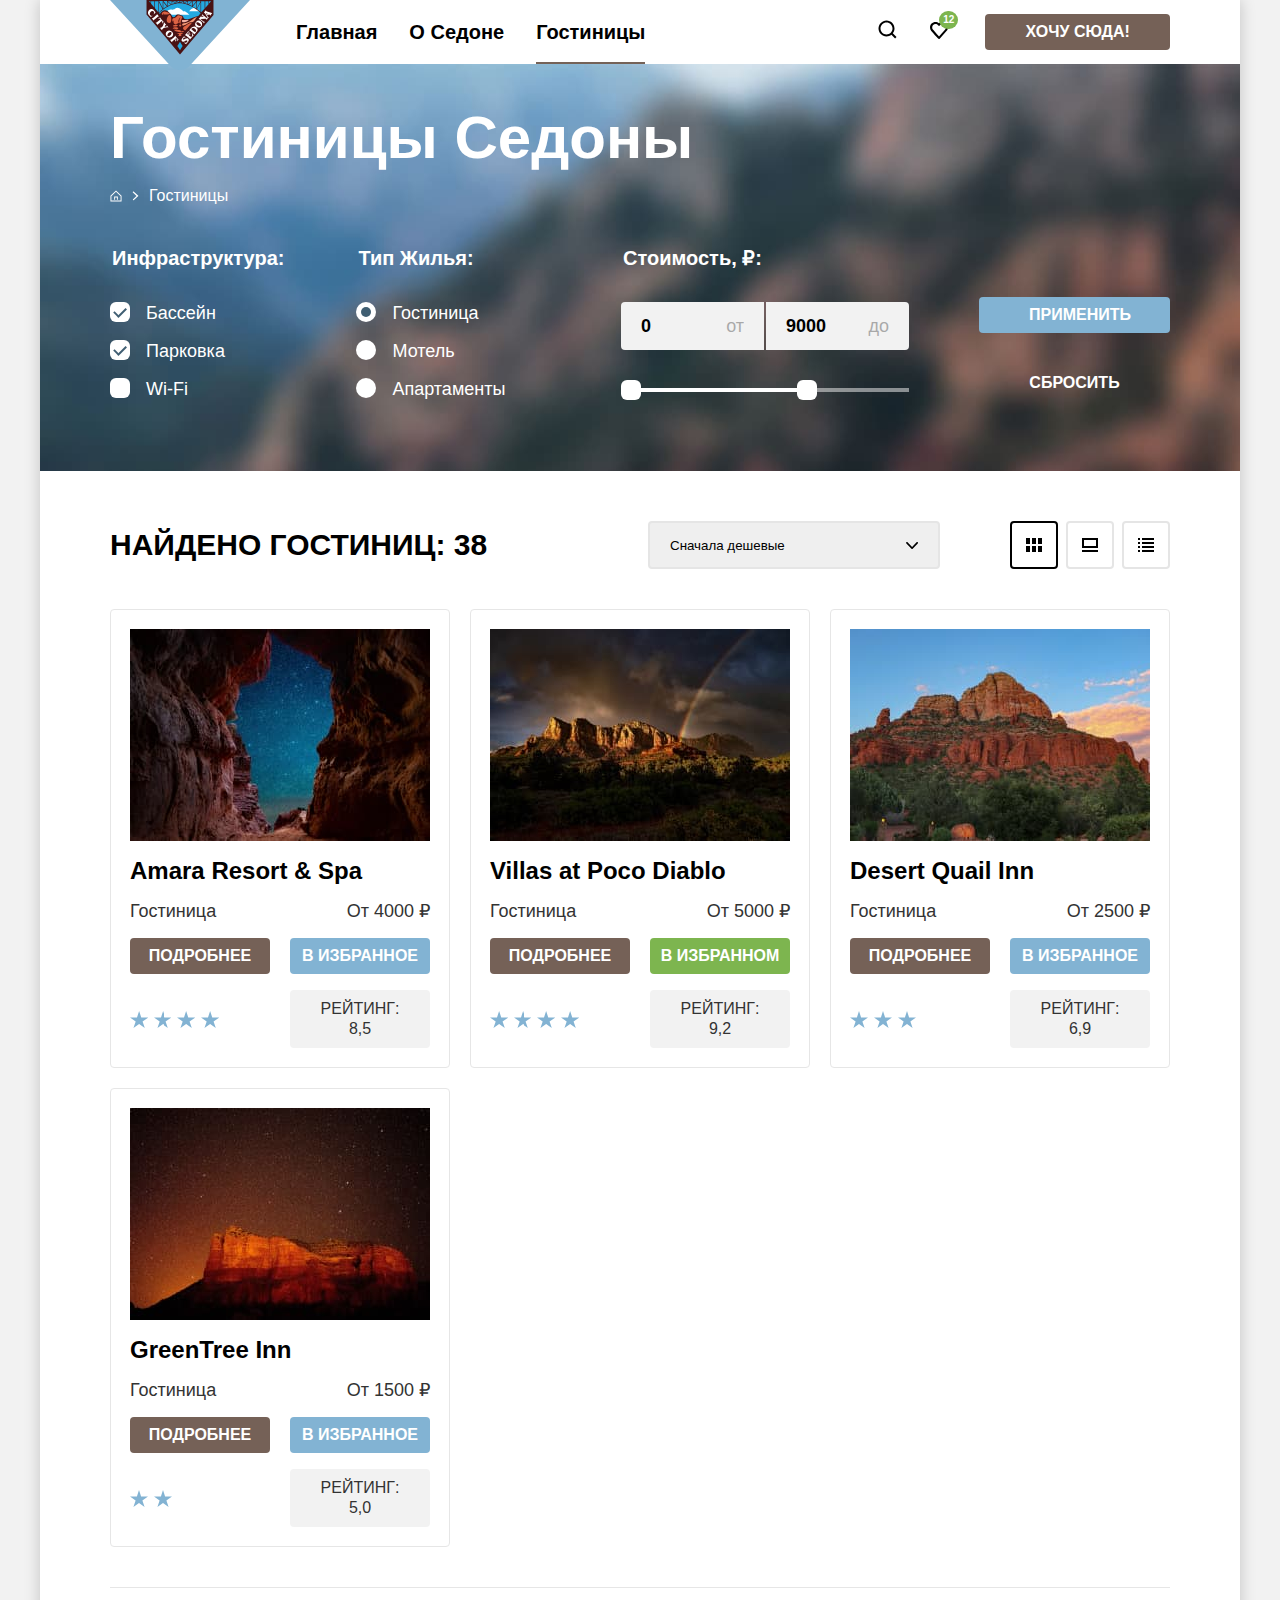
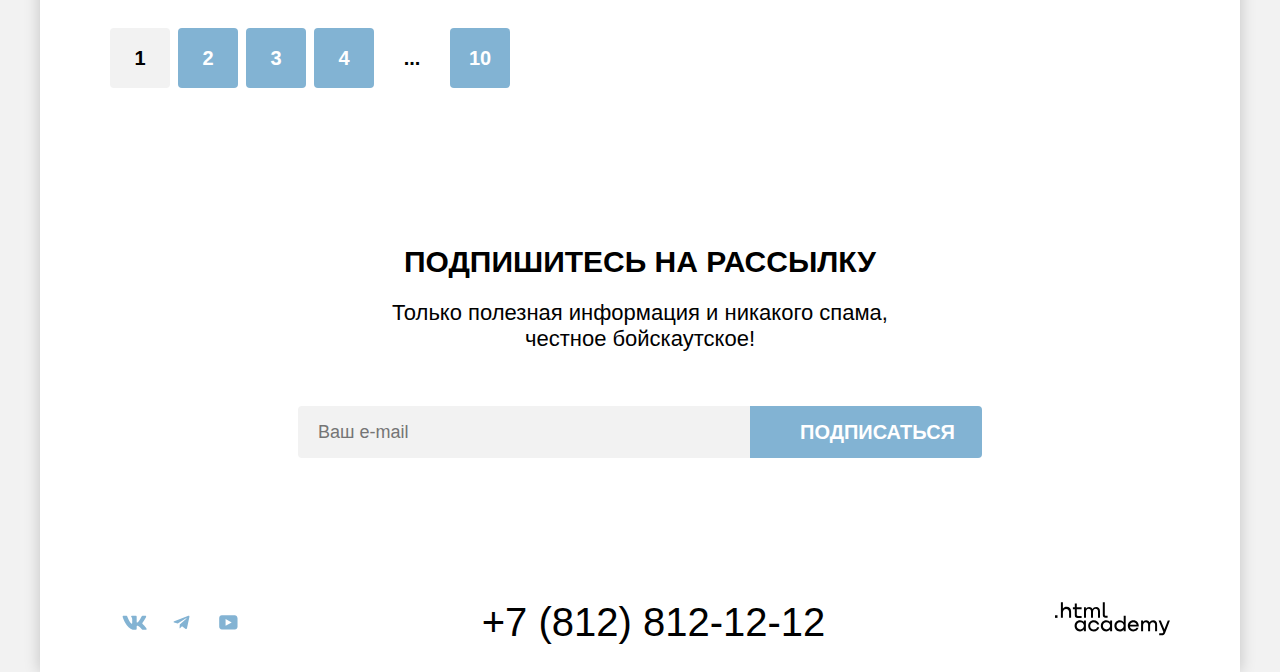
==== commit 84992170: "Завершает верстку всех компонентов" ====
--- a/catalog.html
+++ b/catalog.html
@@ -7,9 +7,9 @@
   </head>
   <body>
     <div class="page-container">
-      <header class="page-header">
+      <header class="page-header" data-test="header">
         <nav class="navigation">
-          <a class="navigation-logo">
+          <a class="navigation-logo" href="index.html">
             <img class="page-header-logo" src="images/logo.svg" width="140" height="70" alt="Логотип сайта Седона" >
           </a>
           <ul class="navigation-list">
@@ -46,9 +46,9 @@
         </nav>
       </header>
 
-      <main class="main-inner main-container">
+      <main class="main-inner main-container" data-test="main">
         <div class="main-filter-background">
-          <header class="inner-header">
+          <header class="inner-header" data-test="header">
             <h1 class="inner-header-title">Гостиницы Седоны</h1>
             <ol class="breadcrumbs">
               <li class="breadcrumbs-item">
@@ -68,80 +68,96 @@
             </ol>
           </header>
 
-          <section class="catalog-products">
+          <section class="filter" data-test="filter">
             <h2 class="visually-hidden">Список товаров с фильтрами</h2>
             <form class="catalog-filter" action="https://echo.htmlacademy.ru/" method="get">
-              <div class="filter-container">
-                <fieldset class="catalog-filter-group">
-                  <legend class="catalog-filter-title">Инфраструктура:</legend>
-                  <ul class="catalog-filter-list">
-                    <li class="catalog-filter-item">
-                      <label class="control">
-                        <input class="control-input control-input-infrastructure" type="checkbox" name="pool" checked>
-                        Бассейн
-                      </label>
-                    </li>
-                    <li class="catalog-filter-item">
-                      <label class="control">
-                        <input class="control-input control-input-infrastructure" type="checkbox" name="parking" checked>
-                        Парковка
-                      </label>
-                    </li>
-                    <li class="catalog-filter-item">
-                      <label class="control">
-                        <input class="control-input control-input-infrastructure" type="checkbox" name="wi-fi">
-                        Wi-Fi
-                      </label>
-                    </li>
-                  </ul>
-                </fieldset>
-                <fieldset class="catalog-filter-group">
-                  <legend class="catalog-filter-title">Тип жилья:</legend>
-                  <ul class="catalog-filter-list">
-                    <li class="catalog-filter-item">
-                      <label class="control">
-                        <input class="control-input control-input-housing" type="radio" name="product-group" value="hotel" checked>
-                        Гостиница
-                      </label>
-                    </li>
-                    <li class="catalog-filter-item">
-                      <label class="control">
-                        <input class="control-input control-input-housing" type="radio" name="product-group" value="motel">
-                        Мотель
-                      </label>
-                    </li>
-                    <li class="catalog-filter-item">
-                      <label class="control">
-                        <input class="control-input control-input-housing" type="radio" name="product-group" value="apartments">
-                        Апартаменты
-                      </label>
-                    </li>
-                  </ul>
-                </fieldset>
-                <fieldset class="catalog-filter-group catalog-filter-group-price">
-                  <legend class="catalog-filter-title">Стоимость, ₽:</legend>
-                  <ol class="catalog-filter-list catalog-filter-list-price">
-                    <li class="catalog-filter-item">
-                      <label class="control control-price">
-                        <input class="control-input control-input-price" type="text" name="product-group" value="0">от
-                      </label>
-                    </li>
-                    <li class="catalog-filter-item">
-                      <label class="control control-price">
-                        <input class="control-input control-input-price" type="text" name="product-group" value="9000">до
-                      </label>
-                    </li>
-                  </ol>
-                </fieldset>
-                <div class="button-container">
-                  <button class="button-filter button-apply" type="submit">Применить</button>
-                  <button class="button-filter button-reset" type="reset">Сбросить</button>
+            <fieldset class="catalog-filter-group">
+              <legend class="catalog-filter-title">Инфраструктура:</legend>
+              <ul class="catalog-filter-list">
+                <li class="catalog-filter-item">
+                  <label class="control">
+                    <input class="visually-hidden control-input" type="checkbox" name="pool" checked />
+                    <span class="control-mark"></span>
+                    <span class="control-label">Бассейн</span>
+                  </label>
+                </li>
+                <li class="catalog-filter-item">
+                  <label class="control">
+                    <input class="visually-hidden control-input" type="checkbox" name="parking" checked />
+                    <span class="control-mark"></span>
+                    <span class="control-label">Парковка</span>
+                  </label>
+                </li>
+                <li class="catalog-filter-item">
+                  <label class="control">
+                    <input class="visually-hidden control-input" type="checkbox" name="wifi" />
+                    <span class="control-mark"></span>
+                    <span class="control-label">Wi-Fi</span>
+                  </label>
+                </li>
+              </ul>
+            </fieldset>
+            <fieldset class="catalog-filter-group">
+              <legend class="catalog-filter-title">Тип жилья:</legend>
+              <ul class="catalog-filter-list">
+                <li class="catalog-filter-item">
+                  <label class="control">
+                    <input class="visually-hidden control-input" type="radio" name="product-group" value="hotel"
+                    checked />
+                    <span class="control-mark"></span>
+                    <span class="control-label">Гостиница</span>
+                  </label>
+                </li>
+                <li class="catalog-filter-item">
+                  <label class="control">
+                    <input class="visually-hidden control-input" type="radio" name="product-group" value="motel" />
+                    <span class="control-mark"></span>
+                    <span class="control-label">Мотель</span>
+                  </label>
+                </li>
+                <li class="catalog-filter-item">
+                  <label class="control">
+                    <input class="visually-hidden control-input" type="radio" name="product-group"
+                    value="apartments" />
+                    <span class="control-mark"></span>
+                    <span class="control-label">Апартаменты</span>
+                  </label>
+                </li>
+              </ul>
+            </fieldset>
+            <fieldset class="catalog-filter-group catalog-filter-group-price">
+              <legend class="catalog-filter-title">Стоимость, ₽:</legend>
+              <div class="range">
+                <div class="range-wrapper-inputs">
+                  <label class="range-filter-min">
+                    <input class="range-input" type="number" value="0" name="min-price">
+                    <span>от</span>
+                  </label>
+                  <label class="range-filter-max">
+                    <input class="range-input" type="number" value="9000" name="max-price">
+                    <span>до</span>
+                  </label>
                 </div>
-              </div>
+                <div class="range-scale">
+                  <div class="range-bar" style="left: 0; width: 186px">
+                    <button class="range-toggle toggle-min">
+                      <span class="visually-hidden">Изменить минимальную цену</span>
+                    </button>
+                    <button class="range-toggle toggle-max">
+                      <span class="visually-hidden">Изменить максимальную цену</span>
+                    </button>
+                  </div>
+                </div>
+              </div>
+            </fieldset>
+            <div class="button-container">
+              <button class="button-filter button-apply" type="submit">Применить</button>
+              <button class="button-filter button-reset" type="reset">Сбросить</button>
+            </div>
             </form>
           </section>
         </div>
-        <section class="results-search">
+        <section class="results-search" data-test="catalog">
           <div class="select-wrapper">
             <p class="select-info">Найдено гостиниц: 38</p>
             <select class="select-control" aria-label="Сортировка">
@@ -192,7 +208,7 @@
               </ul>
             </div>
           </div>
-          <ul class="product-list">
+          <ul class="product-list" data-test="catalog">
             <li class="product-card">
               <a class="product-card-link" href="#">
                 <img class="product-card-image" src="images/hotels/hotel-1.jpg" width="300" height="212" alt="Amara Resort & Spa">
@@ -272,14 +288,14 @@
               <a class="pagination-link" href="#">4</a>
             </li>
             <li class="pagination-item">
-              <a class="pagination-link pagination-share" href="#">...</a>
+              <a class="pagination-link pagination-share">...</a>
             </li>
             <li class="pagination-item">
               <a class="pagination-link" href="#">10</a>
             </li>
           </ul>
         </section>
-        <section class="newsletter newsletter-changed">
+        <section class="newsletter newsletter-changed" data-test="subscribe">
           <div class="newsletter-container">
             <h2 class="newsletter-title">Подпишитесь на рассылку</h2>
             <p class="newsletter-description">Только полезная информация и никакого спама,<br> честное бойскаутское!</p>
@@ -292,7 +308,7 @@
         </section>
       </main>
 
-      <footer class="page-footer">
+      <footer class="page-footer" data-test="subscribe">
         <div class="footer-container">
           <section class="footer-social">
             <h2 class="visually-hidden">Ссылки на социальные сети</h2>
--- a/styles/styles.css
+++ b/styles/styles.css
@@ -71,10 +71,27 @@
   margin-right: 30px;
 }
 
+.navigation-logo {
+ cursor: pointer;
+}
+
+.navigation-logo:hover {
+  opacity: 0.6;
+}
+
+.navigation-logo:active {
+  opacity: 0.3;
+}
+
+.navigation-logo:focus {
+  opacity: 0.3;
+}
+
 .navigation-list {
   display: flex;
+  justify-content: flex-start;
   flex-wrap: wrap;
-  width: 460px;
+  width: 600px;
   padding: 0;
   margin: 0;
   list-style-type: none;
@@ -118,15 +135,15 @@
 }
 
 .navigation-link:hover {
-  background-color: rgba(131, 179, 211, 0.20);
+  opacity: 0.6;
 }
 
 .navigation-link:active {
-  background-color: #82b3d3;
+  opacity: 0.3;
 }
 
 .navigation-link:focus {
-  background-color: #68a2ca;
+  opacity: 0.3;
 }
 
 .navigation-user .navigation-link {
@@ -720,7 +737,7 @@
 .breadcrumbs-item:not(:last-child):after {
   content: "";
   display: block;
-  background-image: url("../images/breadcrumbs-icons/breadcrumbs.svg");
+  background-image: url("../images/icons/breadcrumbs-right.svg");
   width: 7px;
   height: 10px;
   background-position: center;
@@ -752,37 +769,37 @@
 }
 
 .breadcrumbs-link-house {
-    display: flex;
-    justify-content: center;
-    align-items: center;
-    width: 12px;
-    height: 12px;
+  display: flex;
+  justify-content: center;
+  align-items: center;
+  width: 12px;
+  height: 12px;
 }
 
 .breadcrumbs-icon-house {
-    display: block;
-    width: 12px;
-    height: 12px;
-    fill: #ffffff;
+  display: block;
+  width: 12px;
+  height: 12px;
+  fill: #ffffff;
 }
 
 .breadcrumbs-link-house:hover .breadcrumbs-icon-house {
-    fill: #ffffff;
-    fill-opacity: 0.6;
+  fill: #ffffff;
+  fill-opacity: 0.6;
 }
 
 .breadcrumbs-link-house:active .breadcrumbs-icon-house {
-    fill: #ffffff;
-    fill-opacity: 0.3;
+  fill: #ffffff;
+  fill-opacity: 0.3;
 }
 
 .breadcrumbs-link-house:focus .breadcrumbs-icon-house {
-    fill: #ffffff;
-    fill: 0.3;
+  fill: #ffffff;
+  fill: 0.3;
 }
 
 /* filter */
-.filter-container {
+.catalog-filter {
   display: flex;
 }
 
@@ -793,6 +810,10 @@
   margin-right: 70px;
 }
 
+.catalog-filter-item:not(:last-child) {
+  margin-bottom: 15px;
+}
+
 .catalog-filter-group-price {
   margin-left: auto;
 }
@@ -816,15 +837,211 @@
   display: flex;
 }
 
+/* Checkbox */
 .control {
+  position: relative;
+  display: block;
+  padding-left: 36px;
   font-size: 18px;
   font-weight: 400;
   line-height: 23px;
 }
 
+.control-mark {
+  position: absolute;
+  top: 0;
+  left: 0;
+  width: 20px;
+  height: 20px;
+  background: #ffffff;
+  border-radius: 30%;
+}
+
+.control:hover .control-mark,
+.control-label:hover {
+  opacity: 0.6;
+}
+
+.control:active .control-mark,
+.control-label:active {
+  opacity: 0.3;
+}
+
+.control-input:focus + .control-mark {
+  outline: 4px solid #83b3d3;
+}
+
+.control-input[type="checkbox"]:checked + .control-mark::before {
+  position: absolute;
+  top: 10px;
+  left: 6px;
+  width: 12px;
+  height: 2px;
+  background-color: #3f5e72;
+  content: "";
+}
+
+.control-input[type="checkbox"]:checked + .control-mark::after {
+  position: absolute;
+  top: 11px;
+  left: 3px;
+  width: 6px;
+  height: 2px;
+  background-color: #3f5e72;
+  content: "";
+}
+
+.control-input[type="checkbox"]:checked + .control-mark::before {
+  transform: rotate(-45deg);
+}
+
+.control-input[type="checkbox"]:checked + .control-mark::after {
+  transform: rotate(45deg);
+}
+
+/* radio */
+.control-input[type="radio"] + .control-mark {
+  border-radius: 50%;
+}
+
+.control-input[type="radio"]:checked + .control-mark::before {
+  content: "";
+  position: absolute;
+  top: 5px;
+  left: 5px;
+  width: 10px;
+  height: 10px;
+  background-color: #3f5e72;
+  border-radius: 50%;
+}
+
+/* range */
+.range {
+  width: 288px;
+}
+
+.range-wrapper-inputs {
+  display: flex;
+  position: relative;
+}
+
+.range-filter-min {
+  margin-right: 2px;
+  position: relative;
+  margin-bottom: 38px;
+}
+
+.range-filter-max{
+  position: relative;
+  margin-bottom: 38px;
+}
+
+.range-input {
+  font-family: inherit;
+  font-size: 18px;
+  font-weight: 700;
+  line-height: 24px;
+  color: #000000;
+  box-sizing: border-box;
+  padding: 12px 20px;
+  padding-right: 40px;
+  width: 143px;
+  background: #f2f2f2;
+  border: none;
+}
+
+.range-input:hover {
+  background: #e6e6e6;
+}
+
+.range-input:active,
+.range-input:focus {
+  outline: 3px solid #83b3d3;
+  background: #e6e6e6;
+}
+
+.range-input::-webkit-outer-spin-button,
+.range-input::-webkit-inner-spin-button {
+  appearance: none;
+  margin: 0;
+}
+
+.range-filter-min .range-input {
+  border-radius: 4px 0px 0px 4px;
+}
+
+.range-filter-max .range-input {
+  border-radius: 0px 4px 4px 0px;
+}
+
+.range-filter-min span {
+  font-size: 18px;
+  line-height: 24px;
+  color: #000000;
+  opacity: 0.3;
+
+  position: absolute;
+  right: 20px;
+  top: 50%;
+  transform: translateY(-50%);
+}
+
+.range-filter-max span {
+  font-size: 18px;
+  line-height: 24px;
+  color: #000000;
+  opacity: 0.3;
+
+  position: absolute;
+  right: 20px;
+  top: 50%;
+  transform: translateY(-50%);
+}
+
+.range-scale {
+  position: relative;
+  height: 4px;
+  background-color: #e5e5e58d;
+}
+
+.range-bar {
+  position: absolute;
+  height: 4px;
+  background-color: #ffffff;
+}
+
+.range-toggle {
+  position: absolute;
+  width: 20px;
+  height: 20px;
+  background: #ffffff;
+  border-radius: 30%;
+  border: none;
+  cursor: pointer;
+  top: 50%;
+  transform: translateY(-50%);
+}
+
+.range-toggle:hover {
+  background: #ffffff;
+}
+
+.range-toggle:active {
+  outline: 2px solid #83B3D3;
+}
+
+.range-toggle:focus {
+  outline: 4px solid #83B3D3;
+}
+
+.toggle-max {
+  right: -10px;
+}
+
 .button-container {
   display: flex;
   flex-direction: column;
+  justify-content: flex-end;
 }
 
 .button-filter {
@@ -916,10 +1133,15 @@
 .select-control {
   width: 292px;
   font-family: inherit;
-  padding: 14px 20px;
+  padding: 0 20px;
+  padding-right: 32px;
   border: 2px solid #e5e5e5;
   border-radius: 4px;
   margin-left: auto;
+  background-image: url("../images/icons/select-arrow.svg");
+  background-repeat: no-repeat;
+  background-position: right 20px center;
+  appearance: none;
 }
 
 .select-control:hover {
@@ -1225,3 +1447,318 @@
   background-color: #ffffff;
   color: #000000;
 }
+
+/* modal-container */
+.modal-container {
+  position: fixed;
+  top: 0;
+  left: 0;
+  display: flex;
+  width: 100%;
+  height: 100%;
+  background-color: rgba(242, 242, 242, 0.80);
+}
+
+.modal-container-close {
+  display: none;
+}
+
+.modal {
+  margin: auto;
+  padding: 64px 70px;
+  background-color: #ffffff;
+  border-radius: 30px;
+  box-shadow: 0px 25px 50px 0px rgba(0, 0, 0, 0.15);
+}
+
+.modal-search {
+  width: 577px;
+}
+
+.modal-content {
+  position: relative;
+}
+
+.modal-close-button {
+  position: absolute;
+  padding: 0;
+  top: 0;
+  right: -18px;
+  width: 52px;
+  height: 52px;
+  background-color: #F2F2F2;
+  border: none;
+  border-radius: 50%;
+  background-image: url("../images/icons/modal-close.svg");
+  background-repeat: no-repeat;
+  background-position: center;
+  cursor: pointer;
+}
+
+.modal-close-button:hover {
+  background-color: #E6E6E6;
+}
+
+.modal-close-button:active {
+  opacity: 0.3;
+}
+
+.modal-close-button:focus {
+  background-color: #E6E6E6;
+  outline: 3px solid #83B3D3;
+}
+
+.modal-title {
+  margin: 0;
+  margin-bottom: 64px;
+  padding-right: 30px;
+
+  font-size: 30px;
+  line-height: 36px;
+  text-transform: uppercase;
+  color: #000000;
+}
+
+.field-group-container-1 .field-group {
+  display: flex;
+  flex-wrap: wrap;
+  justify-content: space-between;
+  align-items: center;
+}
+
+.field-group-container-1 .search-form-field {
+  width: 380px;
+  padding: 12px 40px 12px 20px;
+  background-image: url("../images/icons/modal-calendar.svg");
+  background-repeat: no-repeat;
+  background-position: right 20px center;
+}
+
+.field-group-container-1 .field-group-title {
+  max-width: 137px;
+}
+
+.modal-error {
+  margin-top: 4px;
+  margin-left: 157px;
+  color: #FF5757;
+  font-size: 16px;
+  line-height: 21px;
+}
+
+.modal-available {
+  margin-top: 4px;
+  margin-left: 157px;
+  font-size: 16px;
+  line-height: 21px;
+}
+
+.field-group-container-2 {
+  display: flex;
+  justify-content: space-between;
+  align-items: center;
+}
+
+.field-group-container-2 .field-group {
+  display: flex;
+  justify-content: space-between;
+  align-items: center;
+}
+
+.field-group-adults .field-group-title {
+  margin-right: 46px;
+}
+
+.field-group-children .field-group-title {
+  margin-right: 82px;
+}
+
+.field-group-container-2 .search-form-field {
+  padding: 14px 0;
+  width: 30px;
+  border-radius: 0;
+  line-height: 20px;
+  text-align: center;
+}
+
+.field-people::-webkit-outer-spin-button,
+.field-people::-webkit-inner-spin-button {
+  appearance: none;
+  margin: 0;
+}
+
+.less {
+  border-radius: 4px 0 0 4px;
+}
+
+.less svg {
+  padding: 9px 3px;
+}
+
+.more {
+  border-radius: 0 4px 4px 0;
+}
+
+.more svg {
+  padding: 3px;
+}
+
+.quantity-button {
+  display: flex;
+  justify-content: center;
+  align-items: center;
+
+  border: none;
+  padding: 0;
+  margin: 0;
+  width: 40px;
+  height: 48px;
+}
+
+.quantity-button svg {
+  fill: #756157;
+  fill-opacity: 0.3;
+}
+
+.quantity-button:hover svg {
+  fill: #000000;
+  fill-opacity: 1;
+}
+
+.quantity-button:active svg {
+  fill: #000000;
+  fill-opacity: 1;
+}
+
+.quantity-button:focus svg {
+  fill: #000000;
+  fill-opacity: 1;
+  border-radius: 4px;
+  outline: 3px solid #82B3D3;
+}
+
+.field-group-title {
+  color: #000000;
+  font-size: 20px;
+  font-weight: 700;
+  line-height: 24px;
+  text-transform: capitalize;
+}
+
+.form-tooltip-icon {
+  position: relative;
+  padding-left: 10px;
+}
+
+.search-form-field {
+  color: #000000;
+  font-family: PT Sans;
+  font-size: 18px;
+  font-weight: 700;
+  line-height: 24px;
+  border: none;
+  border-radius: 4px;
+  background-color: #F2F2F2;
+}
+
+.search-form-field:hover {
+  background-color: #E6E6E6;
+  opacity: 0.6;
+}
+
+.search-form-field:active,
+.search-form-field:focus {
+  outline: 3px solid #83B3D3;
+  background-color: #E6E6E6;
+  opacity: 0.6;
+}
+
+.search-form .field-group {
+  margin: 0;
+  margin-bottom: 48px;
+}
+
+.button-modal-search {
+  width: 100%;
+  margin: 0;
+  padding: 18px 77px;
+  border-radius: 10px;
+
+  font-family: PT Sans;
+  font-size: 20px;
+  font-weight: 700;
+  line-height: 24px;
+  text-transform: uppercase;
+}
+
+/* tooltip */
+.tooltip {
+  position: absolute;
+  margin-top: 1px;
+  margin-left: -70px;
+  width: 26px;
+  height: 26px;
+}
+
+.tooltip-toggle {
+  display: block;
+  border: none;
+  border-radius: 50%;
+  width: 26px;
+  height: 26px;
+  margin: 0;
+  background-color: #83B3D3;
+}
+
+.tooltip-icon {
+  color: #ffffff;
+  font-family: inherit;
+  font-size: 20px;
+}
+
+.tooltip-toggle:hover .tooltip-icon {
+  opacity: 0.3;
+}
+
+.tooltip-text {
+  border-radius: 10px;
+  background: #333333;
+  color: #ffffff;
+  box-shadow: 0px 15px 30px 0px rgba(0, 0, 0, 0.30);
+  text-transform: none;
+
+  font-size: 16px;
+  line-height: 20px;
+
+  padding: 15px 18px 18px 22px;
+  width: 216px;
+
+  position: absolute;
+  top: 100%;
+  left: 50%;
+  transform: translateX(-50%) translateY(15px);
+  z-index: 1;
+  display: none;
+}
+
+.tooltip-text::before {
+  content: "";
+  background-image: url("../images/icons/tooltip-triangle.svg");
+  background-repeat: no-repeat;
+  background-position: center;
+  widows: 19px;
+  height: 9px;
+  position: absolute;
+
+  bottom: 100%;
+  left: 0;
+  right: 0;
+  margin-left: auto;
+  margin-right: auto;
+
+}
+
+.tooltip-toggle:hover + .tooltip-text,
+.tooltip-toggle:focus + .tooltip-text {
+display: block;
+}
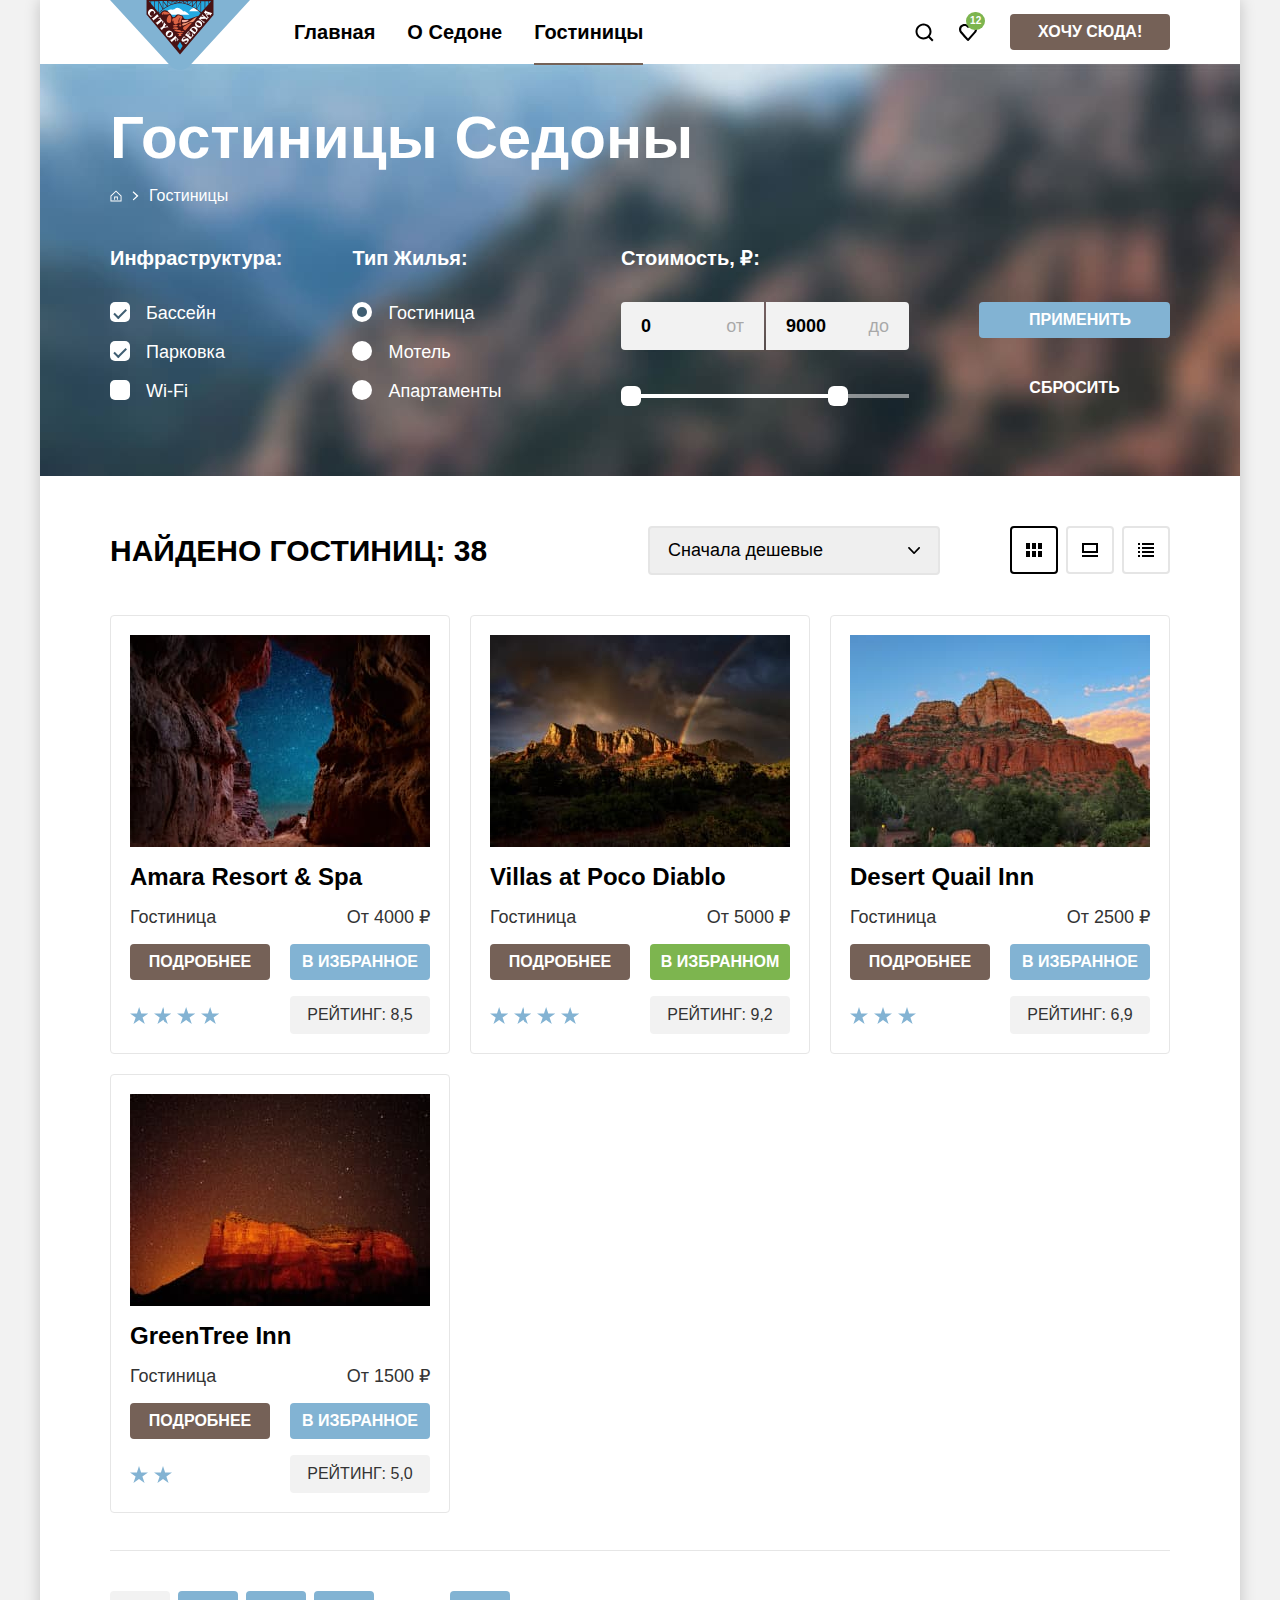
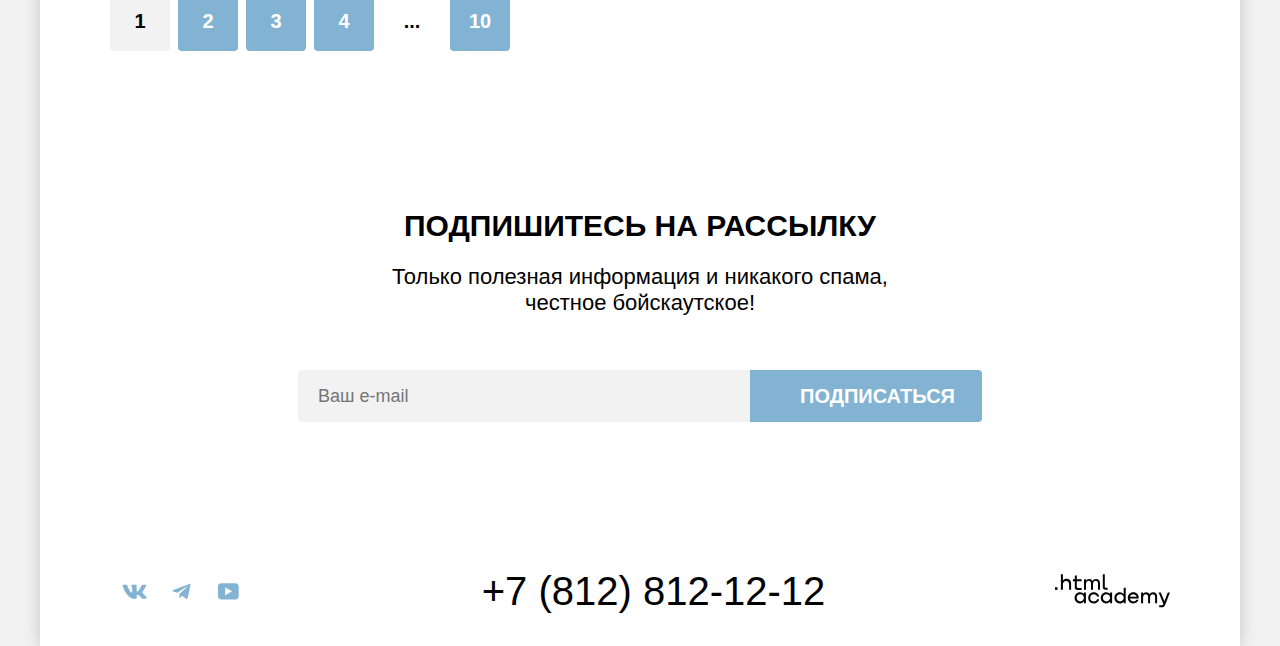
==== commit 94f951b0: "Merge pull request #10 from Svetik-S/master" ====
--- a/catalog.html
+++ b/catalog.html
@@ -3,6 +3,7 @@
   <head>
     <meta charset="utf-8">
     <title>Каталог</title>
+    <link rel="icon" type="image/png" sizes="32x32" href="images/favicon.png">
     <link rel="stylesheet" href="styles/styles.css">
   </head>
   <body>
@@ -26,7 +27,7 @@
           <ul class="navigation-list navigation-user">
             <li class="navigation-item">
               <a class="navigation-link" href="#">
-                <svg class="navigation-icon" aria-hidden="true" focusable="false" xmlns="http://www.w3.org/2000/svg" width="19" height="19" viewBox="0 0 19 19" fill="none">
+                <svg class="navigation-icon-search" aria-hidden="true" focusable="false" xmlns="http://www.w3.org/2000/svg" width="19" height="19" viewBox="0 0 19 19" fill="none">
                   <path d="M18.5 17.0083L14.8 13.3287C15.8 12.0359 16.5 10.3453 16.5 8.4558C16.5 4.08011 12.9 0.5 8.5 0.5C4.1 0.5 0.5 4.17956 0.5 8.55525C0.5 12.9309 4.1 16.511 8.5 16.511C10.3 16.511 12 15.9144 13.4 14.8204L17.1 18.5L18.5 17.0083ZM8.5 14.5221C5.2 14.5221 2.5 11.837 2.5 8.55525C2.5 5.27348 5.2 2.5884 8.5 2.5884C11.8 2.5884 14.5 5.27348 14.5 8.55525C14.5 11.837 11.8 14.5221 8.5 14.5221Z"/>
                 </svg>
                 <span class="visually-hidden">Поиск</span>
@@ -34,7 +35,7 @@
             </li>
             <li class="navigation-item">
               <a class="navigation-link" href="#">
-                <svg class="navigation-icon" aria-hidden="true" focusable="false" xmlns="http://www.w3.org/2000/svg" width="18" height="17" viewBox="0 0 18 17" fill="none">
+                <svg class="navigation-icon-heart" aria-hidden="true" focusable="false" xmlns="http://www.w3.org/2000/svg" width="18" height="17" viewBox="0 0 18 17" fill="none">
                   <path d="M8.9 17C8.6 17 8.3 16.9 8.1 16.6C2.7 10.5 1.4 9.1 1.1 8.7C0.4 7.8 0 6.6 0 5.4C0 2.4 2.4 0 5.5 0C6.8 0 8 0.5 9 1.3C10 0.5 11.3 0 12.5 0C15.5 0 18 2.4 18 5.4C18 6.7 17.5 7.9 16.7 8.8L9.7 16.7C9.5 16.9 9.3 17 8.9 17ZM2.9 7.5C3.2 7.9 6.4 11.5 9 14.4L15.2 7.4C15.7 6.9 15.9 6.2 15.9 5.4C15.9 3.6 14.4 2.1 12.6 2.1C11.6 2.1 10.6 2.6 9.9 3.4C9.6 3.7 9.3 3.8 9 3.8C8.7 3.8 8.4 3.6 8.2 3.4C7.5 2.6 6.5 2.1 5.5 2.1C3.7 2.1 2.2 3.6 2.2 5.4C2.1 6.3 2.5 7 2.9 7.5C2.8 7.5 2.8 7.5 2.9 7.5Z"/>
                 </svg>
                 <span class="visually-hidden">Избранное</span>
@@ -48,7 +49,7 @@
 
       <main class="main-inner main-container" data-test="main">
         <div class="main-filter-background">
-          <header class="inner-header" data-test="header">
+          <header class="inner-header">
             <h1 class="inner-header-title">Гостиницы Седоны</h1>
             <ol class="breadcrumbs">
               <li class="breadcrumbs-item">
@@ -76,21 +77,21 @@
               <ul class="catalog-filter-list">
                 <li class="catalog-filter-item">
                   <label class="control">
-                    <input class="visually-hidden control-input" type="checkbox" name="pool" checked />
+                    <input class="visually-hidden control-input" type="checkbox" name="pool" checked>
                     <span class="control-mark"></span>
                     <span class="control-label">Бассейн</span>
                   </label>
                 </li>
                 <li class="catalog-filter-item">
                   <label class="control">
-                    <input class="visually-hidden control-input" type="checkbox" name="parking" checked />
+                    <input class="visually-hidden control-input" type="checkbox" name="parking" checked>
                     <span class="control-mark"></span>
                     <span class="control-label">Парковка</span>
                   </label>
                 </li>
                 <li class="catalog-filter-item">
                   <label class="control">
-                    <input class="visually-hidden control-input" type="checkbox" name="wifi" />
+                    <input class="visually-hidden control-input" type="checkbox" name="wifi">
                     <span class="control-mark"></span>
                     <span class="control-label">Wi-Fi</span>
                   </label>
@@ -103,14 +104,14 @@
                 <li class="catalog-filter-item">
                   <label class="control">
                     <input class="visually-hidden control-input" type="radio" name="product-group" value="hotel"
-                    checked />
+                    checked>
                     <span class="control-mark"></span>
                     <span class="control-label">Гостиница</span>
                   </label>
                 </li>
                 <li class="catalog-filter-item">
                   <label class="control">
-                    <input class="visually-hidden control-input" type="radio" name="product-group" value="motel" />
+                    <input class="visually-hidden control-input" type="radio" name="product-group" value="motel">
                     <span class="control-mark"></span>
                     <span class="control-label">Мотель</span>
                   </label>
@@ -118,7 +119,7 @@
                 <li class="catalog-filter-item">
                   <label class="control">
                     <input class="visually-hidden control-input" type="radio" name="product-group"
-                    value="apartments" />
+                    value="apartments">
                     <span class="control-mark"></span>
                     <span class="control-label">Апартаменты</span>
                   </label>
@@ -139,11 +140,11 @@
                   </label>
                 </div>
                 <div class="range-scale">
-                  <div class="range-bar" style="left: 0; width: 186px">
-                    <button class="range-toggle toggle-min">
+                  <div class="range-bar">
+                    <button class="range-toggle toggle-min" type="button">
                       <span class="visually-hidden">Изменить минимальную цену</span>
                     </button>
-                    <button class="range-toggle toggle-max">
+                    <button class="range-toggle toggle-max" type="button">
                       <span class="visually-hidden">Изменить максимальную цену</span>
                     </button>
                   </div>
@@ -168,7 +169,7 @@
             <div class="sorting-container">
               <ul class="button-view-list">
                 <li class="button-view-items">
-                  <a href="#" class="button-view button-active" type="button">
+                  <button class="button-view button-active" type="button">
                     <svg xmlns="http://www.w3.org/2000/svg" width="16" height="14" viewBox="0 0 16 14" fill="none">
                       <path d="M4 0H0V6H4V0Z" fill="black" />
                       <path d="M16 0H12V6H16V0Z" fill="black" />
@@ -178,19 +179,19 @@
                       <path d="M10 8H6V14H10V8Z" fill="black" />
                     </svg>
                     <span class="visually-hidden">Сетка товаров</span>
-                  </a>
+                  </button>
                 </li>
                 <li class="button-view-items">
-                  <a href="#" class="button-view" type="button">
+                  <button class="button-view" type="button">
                     <svg xmlns="http://www.w3.org/2000/svg" width="16" height="14" viewBox="0 0 16 14" fill="none">
                       <path d="M16 12H0V14H16V12Z" fill="black" />
                       <path d="M14 2V8H2V2H14ZM16 0H0V10H16V0Z" fill="black" />
                     </svg>
                     <span class="visually-hidden">Блоки товаров</span>
-                  </a>
+                  </button>
                 </li>
                 <li class="button-view-items">
-                  <a href="#" class="button-view" type="button">
+                  <button class="button-view" type="button">
                     <svg xmlns="http://www.w3.org/2000/svg" width="16" height="14" viewBox="0 0 16 14" fill="none">
                       <path d="M2 0H0V2H2V0Z" fill="black" />
                       <path d="M16 0H4V2H16V0Z" fill="black" />
@@ -203,7 +204,6 @@
                     </svg>
                     <span class="visually-hidden">Список товаров</span>
                   </button>
-                  </a>
                 </li>
               </ul>
             </div>
@@ -219,7 +219,7 @@
               <span class="product-card-text_name">Гостиница</span>
               <span class="product-card-price">От 4000 ₽</span>
               <a class="product-card-button product-card-button-more" href="#">подробнее</a>
-              <button class="product-card-button product-favorites" href="#">в избранное</button>
+              <button class="product-card-button product-favorites" type="button">в избранное</button>
               <div class="hotel-card-stars stars-4">
                 <span class="visually-hidden">4 звезды</span>
               </div>
@@ -235,7 +235,7 @@
               <span class="product-card-text_name">Гостиница</span>
               <span class="product-card-price">От 5000 ₽</span>
               <a class="product-card-button product-card-button-more" href="#">подробнее</a>
-              <button class="product-card-button product-favorites button-selected" href="#">в избранном</button>
+              <button class="product-card-button product-favorites button-selected" type="button">в избранном</button>
               <div class="hotel-card-stars stars-4">
                 <span class="visually-hidden">4 звезды</span>
               </div>
@@ -251,7 +251,7 @@
               <span class="product-card-text_name">Гостиница</span>
               <span class="product-card-price">От 2500 ₽</span>
               <a class="product-card-button product-card-button-more" href="#">подробнее</a>
-              <button class="product-card-button product-favorites" href="#">в избранное</button>
+              <button class="product-card-button product-favorites" type="button">в избранное</button>
               <div class="hotel-card-stars stars-3">
                 <span class="visually-hidden">3 звезды</span>
               </div>
@@ -267,7 +267,7 @@
               <span class="product-card-text_name">Гостиница</span>
               <span class="product-card-price">От 1500 ₽</span>
               <a class="product-card-button product-card-button-more" href="#">подробнее</a>
-              <button class="product-card-button product-favorites" href="#">в избранное</button>
+              <button class="product-card-button product-favorites" type="button">в избранное</button>
               <div class="hotel-card-stars stars-2">
                 <span class="visually-hidden">2 звезды</span>
               </div>
@@ -308,7 +308,7 @@
         </section>
       </main>
 
-      <footer class="page-footer" data-test="subscribe">
+      <footer class="page-footer" data-test="footer">
         <div class="footer-container">
           <section class="footer-social">
             <h2 class="visually-hidden">Ссылки на социальные сети</h2>
--- a/styles/styles.css
+++ b/styles/styles.css
@@ -20,7 +20,7 @@
 
 body {
   margin: 0;
-  min-width: 1280px;
+  min-width: 1200px;
   height: 100%;
   font-family: "PT Sans", sans-serif;
   font-size: 18px;
@@ -49,7 +49,7 @@
   width: 1200px;
   margin: 0 auto;
   background: #ffffff;
-  box-shadow: 0px 0px 15px 0px rgba(0, 0, 0, 0.20);
+  box-shadow: 0 0 15px 0 rgba(0, 0, 0, 0.2);
 }
 
 .page-header {
@@ -68,11 +68,11 @@
   display: block;
   position: relative;
   margin-bottom: -6px;
-  margin-right: 30px;
 }
 
 .navigation-logo {
- cursor: pointer;
+  margin-right: 28px;
+  cursor: pointer;
 }
 
 .navigation-logo:hover {
@@ -116,7 +116,7 @@
   position: absolute;
   right: 16px;
   left: 16px;
-  bottom: 0;
+  bottom: -1px;
   height: 2px;
   background-color: #756257;
 }
@@ -149,20 +149,32 @@
 .navigation-user .navigation-link {
   min-width: 20px;
   min-height: 20px;
-}
-
-.navigation-icon {
-  right: auto;
-  left: 20px;
-  margin: auto 0;
+  padding: 20px 12px;
+}
+
+.navigation-icon-search {
+  position: absolute;
+  top: 23px;
+  left: 13px;
+  margin-left: auto;
+  margin-right: auto;
   fill: #000000;
 }
 
+.navigation-icon-heart {
+  position: absolute;
+  top: 24px;
+  left: 13px;
+  margin-left: auto;
+  margin-right: auto;
+  fill: #000000;
+}
+
 .favorites-quantity {
   display: block;
   position: absolute;
-  top: 11px;
-  right: 7px;
+  top: 12px;
+  right: 5px;
   color: #ffffff;
   background-color: #7db54f;
   border-radius: 10px;
@@ -185,7 +197,7 @@
   text-decoration: none;
   background-color: #756157;
   border-radius: 4px;
-  padding: 8px 34px;
+  padding: 8px 18px;
   width: 160px;
   border: none;
   cursor: pointer;
@@ -197,7 +209,7 @@
 
 .navigation-link-button:active {
   background-color: #756157;
-  color: rgba(255, 255, 255, 0.30);
+  color: rgba(255, 255, 255, 0.3);
 }
 
 .navigation-link-button:focus {
@@ -227,7 +239,6 @@
   background-position: center bottom;
   padding-top: 51px;
   padding-bottom: 82px;
-  margin-bottom: 69px;
 }
 
 .logo-hero {
@@ -240,12 +251,12 @@
   background-color: #ffffff;
   padding: 0;
   margin: 0;
-  margin-bottom: 64px;
 }
 
 .advantages-title {
   padding: 0;
   margin: 0;
+  padding-top: 69px;
   margin-bottom: 25px;
   color: #000000;
   text-align: center;
@@ -258,7 +269,7 @@
 .advantages-description {
   margin: 0;
   padding: 0;
-  margin-bottom: 90px;
+  margin-bottom: 91px;
   text-align: center;
   font-size: 22px;
   font-weight: 400;
@@ -282,8 +293,9 @@
   min-height: 200px;
   display: flex;
   flex-direction: column;
-  justify-content: flex-start;
-  padding: 90px 85px;
+  justify-content: center;
+  align-items: center;
+  padding: 92px 85px;
   margin-top: auto;
   margin-bottom: auto;
   text-align: center;
@@ -310,7 +322,7 @@
   display: block;
   margin: 0 auto;
   max-width: 172px;
-  margin-top: 0;
+  margin-top: 1px;
   margin-bottom: 30px;
   font-size: 24px;
   font-weight: 700;
@@ -325,7 +337,7 @@
   margin: 30px auto 0;
   width: 60px;
   height: 2px;
-  background-color: rgba(0, 0, 0, 0.30);
+  background-color: rgba(0, 0, 0, 0.3);
 }
 
 .advantages-item-description {
@@ -335,12 +347,13 @@
   font-size: 18px;
   line-height: 21px;
 }
+
 .advantages-item-wide .advantages-item-description {
   color: #ffffff;
 }
 
 .advantages-item-wide .advantages-item-title::after {
-  background-color: rgba(255, 255, 255, 0.30);
+  background-color: rgba(255, 255, 255, 0.3);
 }
 
 .advantages-item-wide .advantages-item-title {
@@ -352,19 +365,19 @@
 }
 
 .item-middle {
-  background-color: rgba(131, 179, 211, 0.20);
+  background-color: rgba(131, 179, 211, 0.2);
 }
 
 /* services */
 .services {
   margin: 0;
   background-color: #ffffff;
-  margin-bottom: 96px;
 }
 
 .services-title {
   margin: 0;
   padding: 0;
+  padding-top: 64px;
   margin-bottom: 20px;
   color: #000000;
   text-align: center;
@@ -386,6 +399,7 @@
 
 .services-list {
   display: flex;
+  flex-wrap: wrap;
   margin: 0;
   padding: 0;
   list-style-type: none;
@@ -398,7 +412,7 @@
 .services-item-container {
   display: flex;
   flex-direction: column;
-  padding: 180px 80px 85px;
+  padding: 184px 80px 85px;
   justify-content: flex-start;
   align-items: center;
   background-position: center 80px;
@@ -447,7 +461,8 @@
   text-align: center;
   background-color: #ffffff;
   margin: 0;
-  margin-bottom: 96px;
+  padding-top: 91px;
+  padding-bottom: 96px;
 }
 
 .form-title {
@@ -489,13 +504,17 @@
   padding: 8px 50px;
 }
 
+.form-button:not(:last-child) {
+  margin-bottom: 5px;
+}
+
 .form-button:hover {
   background-color: #615048;
 }
 
 .form-button:active {
   background-color: #756157;
-  color: rgba(255, 255, 255, 0.30);
+  color: rgba(255, 255, 255, 0.3);
 }
 
 .form-button:focus {
@@ -520,7 +539,7 @@
   background-repeat: no-repeat;
   background-position: center;
   margin: 0;
-  padding: 96px 258px 104px;
+  padding: 97px 258px 104px;
 }
 
 .newsletter-container {
@@ -561,14 +580,21 @@
   border: none;
   background-color: #f2f2f2;
   width: 452px;
-  padding: 12px 20px;
+  padding: 14px 20px;
 }
 
 .newsletter-button {
+  font-family: inherit;
   width: 232px;
   border-radius: 0 4px 4px 0;
+  border: none;
   background-color: #82b3d3;
-  padding: 8px 50px;
+  padding: 0 50px;
+  text-align: center;
+  font-size: 20px;
+  font-weight: 700;
+  line-height: 36px;
+  text-transform: uppercase;
 }
 
 .newsletter-button:hover {
@@ -577,7 +603,7 @@
 
 .newsletter-button:active {
   background-color: #82b3d3;
-  color: rgba(255, 255, 255, 0.30);
+  color: rgba(255, 255, 255, 0.3);
 }
 
 .newsletter-button:focus {
@@ -594,7 +620,7 @@
 .footer-container {
   display: flex;
   justify-content: space-between;
-  padding: 40px 70px 30px;
+  padding: 45px 70px 35px;
   margin: 0;
 }
 
@@ -629,7 +655,7 @@
 .footer-social-icon {
   display: block;
   width: 25px;
-  height: 15px;
+  height: 17px;
   fill: #83b3d3;
 }
 
@@ -661,7 +687,7 @@
 }
 
 .footer-contacts-phone:active {
-  color: rgba(117, 97, 87, 0.30);
+  color: rgba(117, 97, 87, 0.3);
 }
 
 .footer-contacts-phone:focus {
@@ -673,7 +699,7 @@
   justify-content: center;
   align-items: center;
   width: 115px;
-  height: 34px;
+  height: 39px;
 }
 
 .logo-html {
@@ -706,7 +732,7 @@
   background-repeat: no-repeat;
   background-position: center;
   margin: 0;
-  padding: 35px 70px 70px;
+  padding: 35px 70px 73px;
 }
 
 .inner-header-title {
@@ -721,6 +747,7 @@
 /* breadcrumbs */
 .breadcrumbs {
   display: flex;
+  flex-wrap: wrap;
   list-style-type: none;
   margin: 0;
   padding: 0;
@@ -734,7 +761,7 @@
   list-style-type: none;
 }
 
-.breadcrumbs-item:not(:last-child):after {
+.breadcrumbs-item:not(:last-child)::after {
   content: "";
   display: block;
   background-image: url("../images/icons/breadcrumbs-right.svg");
@@ -757,11 +784,11 @@
 }
 
 .breadcrumbs-link:hover {
-  color: rgba(255, 255, 255, 0.60);
+  color: rgba(255, 255, 255, 0.6);
 }
 
 .breadcrumbs-link:active {
-  color: rgba(255, 255, 255, 0.30);
+  color: rgba(255, 255, 255, 0.3);
 }
 
 .breadcrumbs-link:focus {
@@ -794,13 +821,14 @@
 }
 
 .breadcrumbs-link-house:focus .breadcrumbs-icon-house {
-  fill: #ffffff;
   fill: 0.3;
 }
 
 /* filter */
 .catalog-filter {
   display: flex;
+  flex-wrap: wrap;
+  justify-content: space-between;
 }
 
 .catalog-filter-group {
@@ -811,7 +839,7 @@
 }
 
 .catalog-filter-item:not(:last-child) {
-  margin-bottom: 15px;
+  margin-bottom: 16px;
 }
 
 .catalog-filter-group-price {
@@ -824,6 +852,7 @@
   line-height: 24px;
   text-transform: capitalize;
   margin: 0;
+  padding: 0;
   margin-bottom: 32px;
 }
 
@@ -854,7 +883,7 @@
   width: 20px;
   height: 20px;
   background: #ffffff;
-  border-radius: 30%;
+  border-radius: 5px;
 }
 
 .control:hover .control-mark,
@@ -873,29 +902,23 @@
 
 .control-input[type="checkbox"]:checked + .control-mark::before {
   position: absolute;
-  top: 10px;
+  content: "";
+  top: 11px;
   left: 6px;
   width: 12px;
   height: 2px;
   background-color: #3f5e72;
-  content: "";
+  transform: rotate(-45deg);
 }
 
 .control-input[type="checkbox"]:checked + .control-mark::after {
   position: absolute;
-  top: 11px;
+  content: "";
+  top: 13px;
   left: 3px;
-  width: 6px;
+  width: 7px;
   height: 2px;
   background-color: #3f5e72;
-  content: "";
-}
-
-.control-input[type="checkbox"]:checked + .control-mark::before {
-  transform: rotate(-45deg);
-}
-
-.control-input[type="checkbox"]:checked + .control-mark::after {
   transform: rotate(45deg);
 }
 
@@ -928,12 +951,12 @@
 .range-filter-min {
   margin-right: 2px;
   position: relative;
-  margin-bottom: 38px;
-}
-
-.range-filter-max{
+  margin-bottom: 44px;
+}
+
+.range-filter-max {
   position: relative;
-  margin-bottom: 38px;
+  margin-bottom: 44px;
 }
 
 .range-input {
@@ -942,10 +965,10 @@
   font-weight: 700;
   line-height: 24px;
   color: #000000;
+  width: 143px;
   box-sizing: border-box;
   padding: 12px 20px;
   padding-right: 40px;
-  width: 143px;
   background: #f2f2f2;
   border: none;
 }
@@ -962,16 +985,17 @@
 
 .range-input::-webkit-outer-spin-button,
 .range-input::-webkit-inner-spin-button {
-  appearance: none;
+  -webkit-appearance: none;
+          appearance: none;
   margin: 0;
 }
 
 .range-filter-min .range-input {
-  border-radius: 4px 0px 0px 4px;
+  border-radius: 4px 0 0 4px;
 }
 
 .range-filter-max .range-input {
-  border-radius: 0px 4px 4px 0px;
+  border-radius: 0 4px 4px 0;
 }
 
 .range-filter-min span {
@@ -1008,6 +1032,8 @@
   position: absolute;
   height: 4px;
   background-color: #ffffff;
+  width: 220px;
+  left: 0;
 }
 
 .range-toggle {
@@ -1027,15 +1053,15 @@
 }
 
 .range-toggle:active {
-  outline: 2px solid #83B3D3;
+  outline: 2px solid #83b3d3;
 }
 
 .range-toggle:focus {
-  outline: 4px solid #83B3D3;
+  outline: 4px solid #83b3d3;
 }
 
 .toggle-max {
-  right: -10px;
+  right: -7px;
 }
 
 .button-container {
@@ -1065,44 +1091,45 @@
 }
 
 .button-apply:hover {
-  background-color: #68A2CA;
+  background-color: #68a2ca;
 }
 
 .button-apply:active {
-  background-color: #82B3D3;
-  color: rgba(255, 255, 255, 0.30);
+  background-color: #82b3d3;
+  color: rgba(255, 255, 255, 0.3);
 }
 
 .button-apply:focus {
-  background-color: #68A2CA;
+  background-color: #68a2ca;
 }
 
 .button-apply:disabled {
   color: #ffffff;
-  background-color: #E5E5E5;
+  background-color: #e5e5e5;
 }
 
 .button-reset {
   border: none;
   background-color: rgba(255, 255, 255, 0);
+  margin-bottom: -3px;
 }
 
 .button-reset:hover {
-  color: rgba(255, 255, 255, 0.30);
+  color: rgba(255, 255, 255, 0.3);
 }
 
 .button-reset:active {
-  color: rgba(255, 255, 255, 0.30);
+  color: rgba(255, 255, 255, 0.3);
 }
 
 .button-reset:focus {
   border-radius: 4px;
-  outline: 3px solid #83B3D3;
+  outline: 3px solid #83b3d3;
 }
 
 .button-reset:disabled {
   color: #ffffff;
-  background-color: #E5E5E5;
+  background-color: #e5e5e5;
 }
 
 /* Сортировка */
@@ -1133,15 +1160,20 @@
 .select-control {
   width: 292px;
   font-family: inherit;
-  padding: 0 20px;
-  padding-right: 32px;
+  padding: 12px 18px;
+  padding-right: 21px;
   border: 2px solid #e5e5e5;
   border-radius: 4px;
   margin-left: auto;
   background-image: url("../images/icons/select-arrow.svg");
   background-repeat: no-repeat;
-  background-position: right 20px center;
-  appearance: none;
+  background-position: right 18px center;
+  -webkit-appearance: none;
+          appearance: none;
+  font-size: 18px;
+  font-style: normal;
+  font-weight: 400;
+  line-height: 21px;
 }
 
 .select-control:hover {
@@ -1153,7 +1185,7 @@
 }
 
 .select-control:disabled {
-  border: 2px solid rgba(0, 0, 0, 0.30);
+  border: 2px solid rgba(0, 0, 0, 0.3);
 }
 
 .sorting-container {
@@ -1163,6 +1195,7 @@
 
 .button-view-list {
   display: flex;
+  flex-wrap: wrap;
   list-style-type: none;
   margin: 0;
   padding: 0;
@@ -1184,7 +1217,7 @@
   height: 48px;
   background-color: inherit;
   border-radius: 4px;
-  border: 2px solid #E5E5E5;
+  border: 2px solid #e5e5e5;
   box-sizing: border-box;
 }
 
@@ -1203,7 +1236,7 @@
 .button-view:focus {
   border: none;
   border-radius: 4px;
-  outline: 2px solid #68A2CA;
+  outline: 2px solid #68a2ca;
 }
 
 .button-active {
@@ -1218,12 +1251,11 @@
   display: grid;
   grid-template-columns: repeat(3, 340px);
   gap: 20px;
-  margin-bottom: 40px;
+  margin-bottom: 37px;
 }
 
 .product-card {
   margin: 0;
-  padding: 0;
   width: 300px;
   padding: 19px;
   display: grid;
@@ -1237,7 +1269,6 @@
 
 .product-card-link {
   display: block;
-  text-decoration: none;
   color: #000000;
   font-size: 24px;
   font-weight: 700;
@@ -1262,6 +1293,7 @@
 .product-card-text {
   margin: 0;
 }
+
 .product-card-price {
   font-weight: 400;
   text-align: end;
@@ -1292,7 +1324,7 @@
 
 .product-card-button-more:active {
   background-color: #756157;
-  color: rgba(255, 255, 255, 0.30);
+  color: rgba(255, 255, 255, 0.3);
 }
 
 .product-card-button-more:focus {
@@ -1316,7 +1348,7 @@
 
 .product-favorites:active {
   background-color: #82b3d3;
-  color: rgba(255, 255, 255, 0.30);
+  color: rgba(255, 255, 255, 0.3);
 }
 
 .product-favorites:focus {
@@ -1340,7 +1372,7 @@
 
 .button-selected:active {
   background-color: #7db54f;
-  color: rgba(255, 255, 255, 0.30);
+  color: rgba(255, 255, 255, 0.3);
 }
 
 .button-selected:focus {
@@ -1353,6 +1385,7 @@
 }
 
 .product-card-rating {
+  display: inline-block;
   text-align: center;
   font-size: 16px;
   font-weight: 400;
@@ -1361,7 +1394,7 @@
   background: #f2f2f2;
   text-transform: uppercase;
   margin: 0;
-  padding: 9px 22px;
+  padding: 9px 17px;
 }
 
 .hotel-card-stars {
@@ -1386,15 +1419,13 @@
 /* pagination */
 .pagination {
   display: flex;
+  flex-wrap: wrap;
   list-style-type: none;
-  border-top: 1px solid #e6e6e6;;
+  border-top: 1px solid #e6e6e6;
   padding: 0;
   padding-top: 40px;
   margin: 0;
-}
-
-.pagination-item:not(:last-child) {
-  margin-right: 8px;
+  gap: 8px;
 }
 
 .pagination-link {
@@ -1403,7 +1434,7 @@
   align-items: center;
   text-align: center;
   box-sizing: border-box;
-  background-color: #82B3D3;
+  background-color: #82b3d3;
   color: #ffffff;
   border-radius: 4px;
   padding: 10px;
@@ -1456,11 +1487,12 @@
   display: flex;
   width: 100%;
   height: 100%;
-  background-color: rgba(242, 242, 242, 0.80);
+  background-color: rgba(242, 242, 242, 0.8);
 }
 
 .modal-container-close {
   display: none;
+
 }
 
 .modal {
@@ -1468,7 +1500,7 @@
   padding: 64px 70px;
   background-color: #ffffff;
   border-radius: 30px;
-  box-shadow: 0px 25px 50px 0px rgba(0, 0, 0, 0.15);
+  box-shadow: 0 25px 50px 0 rgba(0, 0, 0, 0.15);
 }
 
 .modal-search {
@@ -1486,7 +1518,7 @@
   right: -18px;
   width: 52px;
   height: 52px;
-  background-color: #F2F2F2;
+  background-color: #f2f2f2;
   border: none;
   border-radius: 50%;
   background-image: url("../images/icons/modal-close.svg");
@@ -1496,7 +1528,7 @@
 }
 
 .modal-close-button:hover {
-  background-color: #E6E6E6;
+  background-color: #e6e6e6;
 }
 
 .modal-close-button:active {
@@ -1504,15 +1536,14 @@
 }
 
 .modal-close-button:focus {
-  background-color: #E6E6E6;
-  outline: 3px solid #83B3D3;
+  background-color: #e6e6e6;
+  outline: 3px solid #83b3d3;
 }
 
 .modal-title {
   margin: 0;
   margin-bottom: 64px;
   padding-right: 30px;
-
   font-size: 30px;
   line-height: 36px;
   text-transform: uppercase;
@@ -1520,10 +1551,9 @@
 }
 
 .field-group-container-1 .field-group {
-  display: flex;
-  flex-wrap: wrap;
+  display: grid;
+  grid-template-columns: 137px 1fr;
   justify-content: space-between;
-  align-items: center;
 }
 
 .field-group-container-1 .search-form-field {
@@ -1540,15 +1570,17 @@
 
 .modal-error {
   margin-top: 4px;
-  margin-left: 157px;
-  color: #FF5757;
+  margin-left: 20px;
+  grid-column: 2/3;
+  color: #ff5757;
   font-size: 16px;
   line-height: 21px;
 }
 
 .modal-available {
   margin-top: 4px;
-  margin-left: 157px;
+  margin-left: 20px;
+  grid-column: 2/3;
   font-size: 16px;
   line-height: 21px;
 }
@@ -1557,33 +1589,45 @@
   display: flex;
   justify-content: space-between;
   align-items: center;
-}
-
-.field-group-container-2 .field-group {
+  margin-bottom: 28px;
+}
+
+.field-group-adults,
+.field-group-children {
   display: flex;
   justify-content: space-between;
+  max-width: 247px;
   align-items: center;
 }
 
+.field-group-children {
+  max-width: 242px;
+}
+
+.field-tooltip.form-tooltip-icon {
+  display: flex;
+}
+
 .field-group-adults .field-group-title {
-  margin-right: 46px;
+  min-width: 137px;
 }
 
 .field-group-children .field-group-title {
-  margin-right: 82px;
+  margin-right: 12px;
 }
 
 .field-group-container-2 .search-form-field {
   padding: 14px 0;
   width: 30px;
   border-radius: 0;
+  text-align: center;
   line-height: 20px;
-  text-align: center;
 }
 
 .field-people::-webkit-outer-spin-button,
 .field-people::-webkit-inner-spin-button {
-  appearance: none;
+  -webkit-appearance: none;
+          appearance: none;
   margin: 0;
 }
 
@@ -1606,13 +1650,13 @@
 .quantity-button {
   display: flex;
   justify-content: center;
-  align-items: center;
-
-  border: none;
-  padding: 0;
-  margin: 0;
   width: 40px;
   height: 48px;
+  padding: 0;
+  margin: 0;
+  align-items: center;
+  flex-shrink: 0;
+  border: none;
 }
 
 .quantity-button svg {
@@ -1634,7 +1678,7 @@
   fill: #000000;
   fill-opacity: 1;
   border-radius: 4px;
-  outline: 3px solid #82B3D3;
+  outline: 3px solid #82b3d3;
 }
 
 .field-group-title {
@@ -1645,37 +1689,33 @@
   text-transform: capitalize;
 }
 
-.form-tooltip-icon {
-  position: relative;
-  padding-left: 10px;
-}
-
 .search-form-field {
   color: #000000;
-  font-family: PT Sans;
+  font-family: inherit;
   font-size: 18px;
   font-weight: 700;
   line-height: 24px;
   border: none;
   border-radius: 4px;
-  background-color: #F2F2F2;
+  background-color: #f2f2f2;
 }
 
 .search-form-field:hover {
-  background-color: #E6E6E6;
+  background-color: #e6e6e6;
   opacity: 0.6;
 }
 
 .search-form-field:active,
 .search-form-field:focus {
-  outline: 3px solid #83B3D3;
-  background-color: #E6E6E6;
+  outline: 3px solid #83b3d3;
+  background-color: #e6e6e6;
   opacity: 0.6;
 }
 
 .search-form .field-group {
   margin: 0;
-  margin-bottom: 48px;
+  margin-bottom: 23px;
+  align-items: center;
 }
 
 .button-modal-search {
@@ -1683,8 +1723,8 @@
   margin: 0;
   padding: 18px 77px;
   border-radius: 10px;
-
-  font-family: PT Sans;
+  font-family: inherit;
+  color: #ffffff;
   font-size: 20px;
   font-weight: 700;
   line-height: 24px;
@@ -1693,11 +1733,8 @@
 
 /* tooltip */
 .tooltip {
-  position: absolute;
-  margin-top: 1px;
-  margin-left: -70px;
-  width: 26px;
-  height: 26px;
+  margin-right: 46px;
+  position: relative;
 }
 
 .tooltip-toggle {
@@ -1707,7 +1744,7 @@
   width: 26px;
   height: 26px;
   margin: 0;
-  background-color: #83B3D3;
+  background-color: #83b3d3;
 }
 
 .tooltip-icon {
@@ -1721,21 +1758,18 @@
 }
 
 .tooltip-text {
-  border-radius: 10px;
-  background: #333333;
-  color: #ffffff;
-  box-shadow: 0px 15px 30px 0px rgba(0, 0, 0, 0.30);
-  text-transform: none;
-
-  font-size: 16px;
-  line-height: 20px;
-
-  padding: 15px 18px 18px 22px;
   width: 216px;
-
   position: absolute;
   top: 100%;
   left: 50%;
+  padding: 22px 18px 22px 22px;
+  border-radius: 10px;
+  background: #333333;
+  color: #ffffff;
+  box-shadow: 0 15px 30px 0 rgba(0, 0, 0, 0.3);
+  text-transform: none;
+  font-size: 16px;
+  line-height: 20px;
   transform: translateX(-50%) translateY(15px);
   z-index: 1;
   display: none;
@@ -1749,16 +1783,14 @@
   widows: 19px;
   height: 9px;
   position: absolute;
-
   bottom: 100%;
+  right: 0;
   left: 0;
-  right: 0;
+  margin-right: auto;
   margin-left: auto;
-  margin-right: auto;
-
 }
 
 .tooltip-toggle:hover + .tooltip-text,
 .tooltip-toggle:focus + .tooltip-text {
-display: block;
-}
+  display: block;
+}
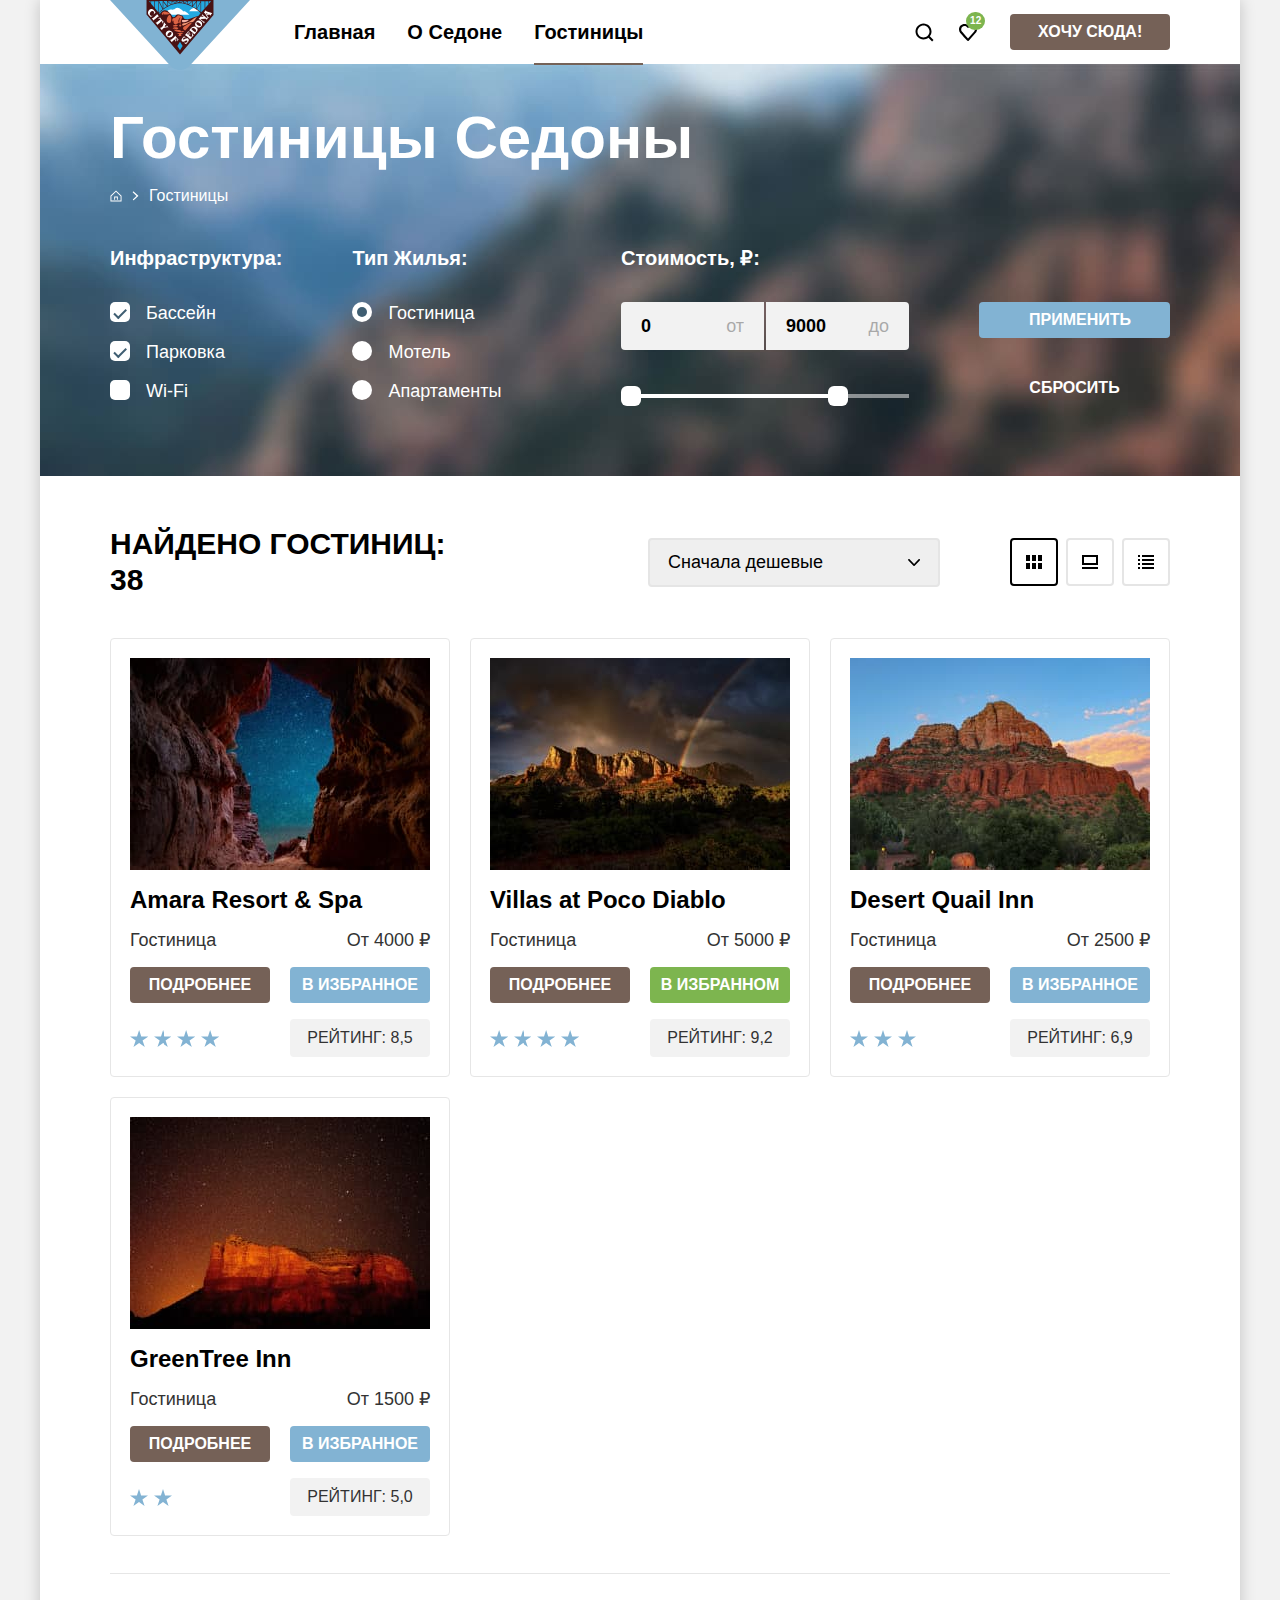
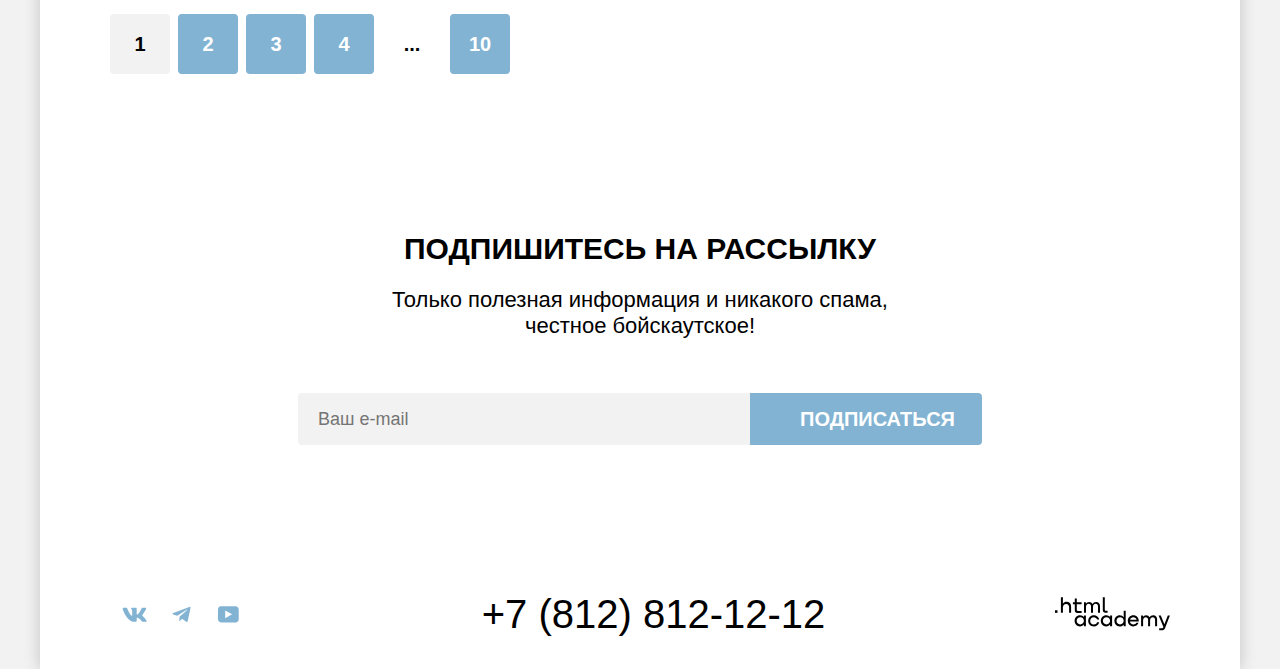
==== commit 654597da: "Вносит изменения для защиты" ====
--- a/catalog.html
+++ b/catalog.html
@@ -169,7 +169,7 @@
             <div class="sorting-container">
               <ul class="button-view-list">
                 <li class="button-view-items">
-                  <button class="button-view button-active" type="button">
+                  <a href="#" class="button-view button-active">
                     <svg xmlns="http://www.w3.org/2000/svg" width="16" height="14" viewBox="0 0 16 14" fill="none">
                       <path d="M4 0H0V6H4V0Z" fill="black" />
                       <path d="M16 0H12V6H16V0Z" fill="black" />
@@ -179,19 +179,19 @@
                       <path d="M10 8H6V14H10V8Z" fill="black" />
                     </svg>
                     <span class="visually-hidden">Сетка товаров</span>
-                  </button>
+                  </a>
                 </li>
                 <li class="button-view-items">
-                  <button class="button-view" type="button">
+                  <a href="#" class="button-view">
                     <svg xmlns="http://www.w3.org/2000/svg" width="16" height="14" viewBox="0 0 16 14" fill="none">
                       <path d="M16 12H0V14H16V12Z" fill="black" />
                       <path d="M14 2V8H2V2H14ZM16 0H0V10H16V0Z" fill="black" />
                     </svg>
                     <span class="visually-hidden">Блоки товаров</span>
-                  </button>
+                  </a>
                 </li>
                 <li class="button-view-items">
-                  <button class="button-view" type="button">
+                  <a href="#" class="button-view">
                     <svg xmlns="http://www.w3.org/2000/svg" width="16" height="14" viewBox="0 0 16 14" fill="none">
                       <path d="M2 0H0V2H2V0Z" fill="black" />
                       <path d="M16 0H4V2H16V0Z" fill="black" />
@@ -203,7 +203,7 @@
                       <path d="M16 12H4V14H16V12Z" fill="black" />
                     </svg>
                     <span class="visually-hidden">Список товаров</span>
-                  </button>
+                  </a>
                 </li>
               </ul>
             </div>
--- a/styles/styles.css
+++ b/styles/styles.css
@@ -233,7 +233,7 @@
   padding: 0;
   margin: 0;
   background-image: url("../images/hero-background.jpg");
-  background-color: #f2f2f2;
+  background-color: #181818;
   background-size: cover;
   background-repeat: no-repeat;
   background-position: center bottom;
@@ -1145,11 +1145,13 @@
   margin: 0;
   background-color: #ffffff;
   margin-bottom: 40px;
+  align-items: center;
 }
 
 .select-info {
   color: #000000;
   margin: 0;
+  max-width: 338px;
   align-self: center;
   font-size: 30px;
   font-weight: 700;
@@ -1394,7 +1396,7 @@
   background: #f2f2f2;
   text-transform: uppercase;
   margin: 0;
-  padding: 9px 17px;
+  padding: 9px 16px;
 }
 
 .hotel-card-stars {
